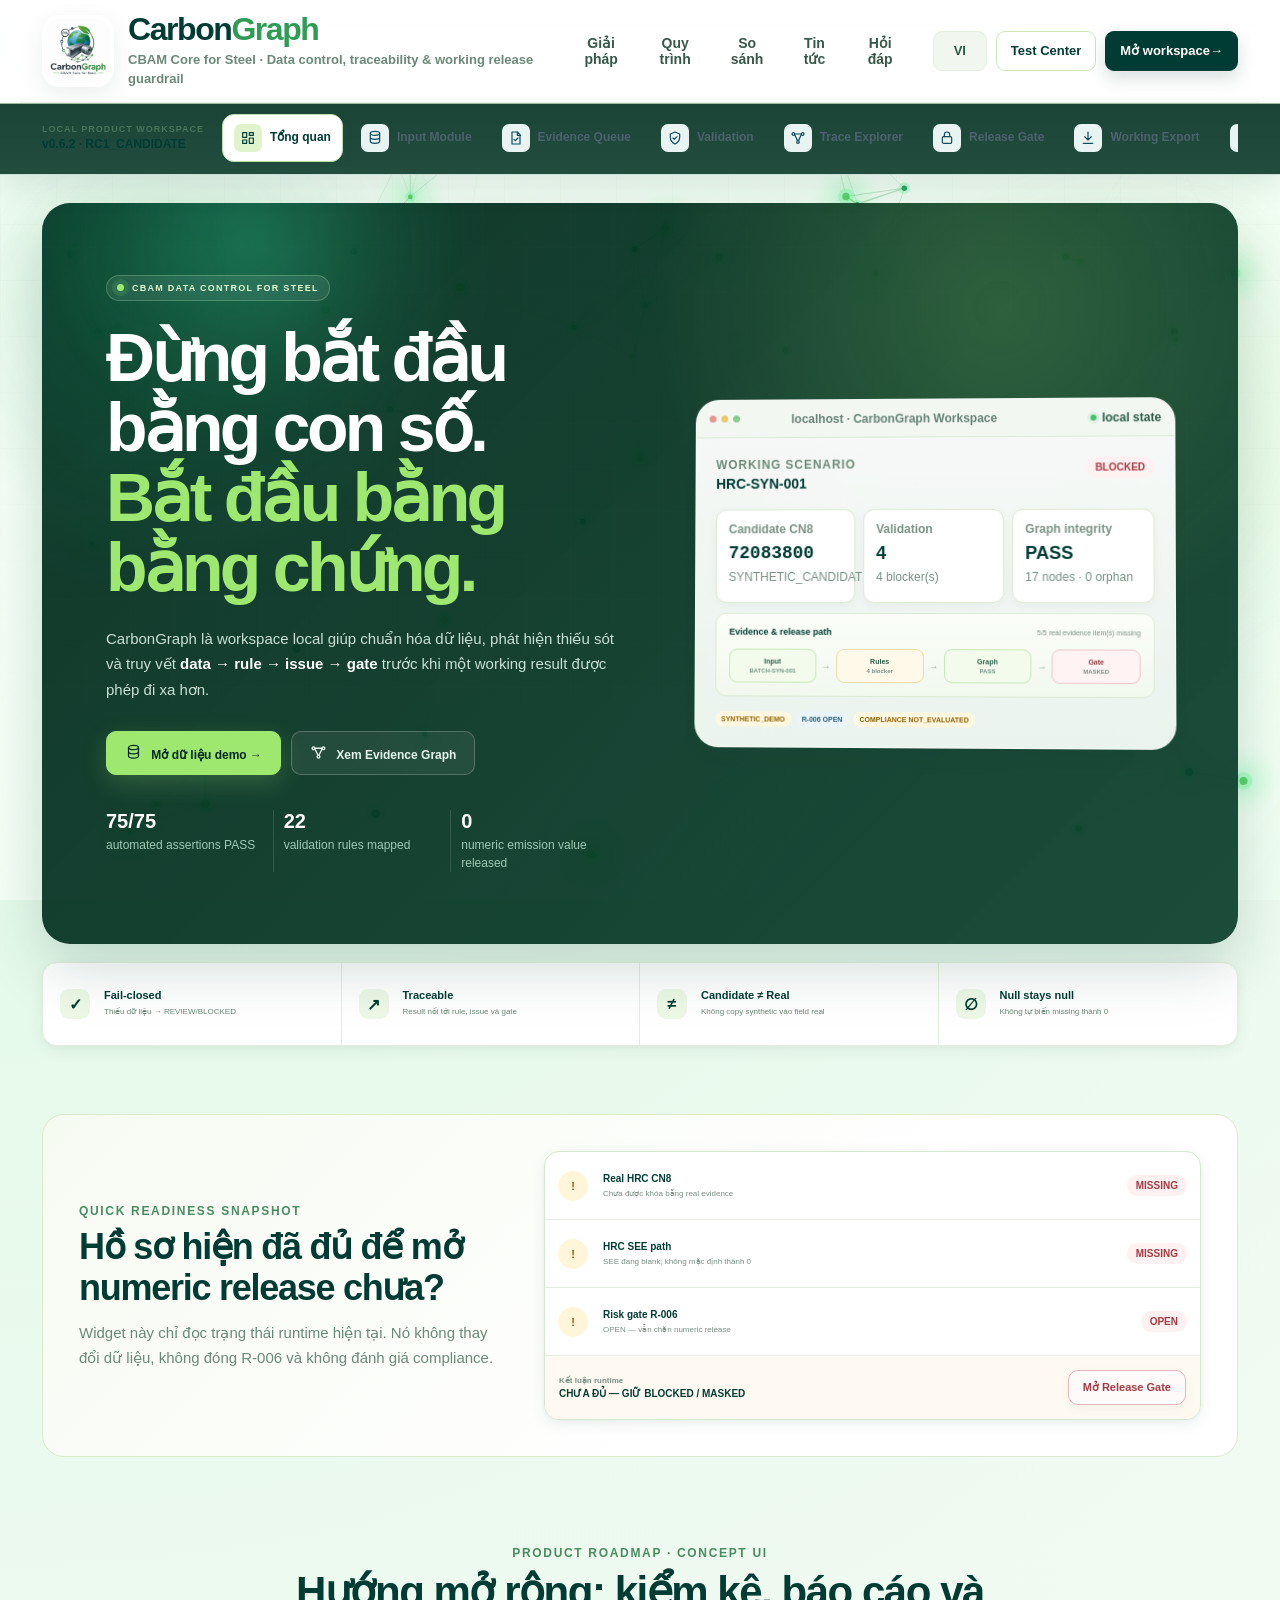
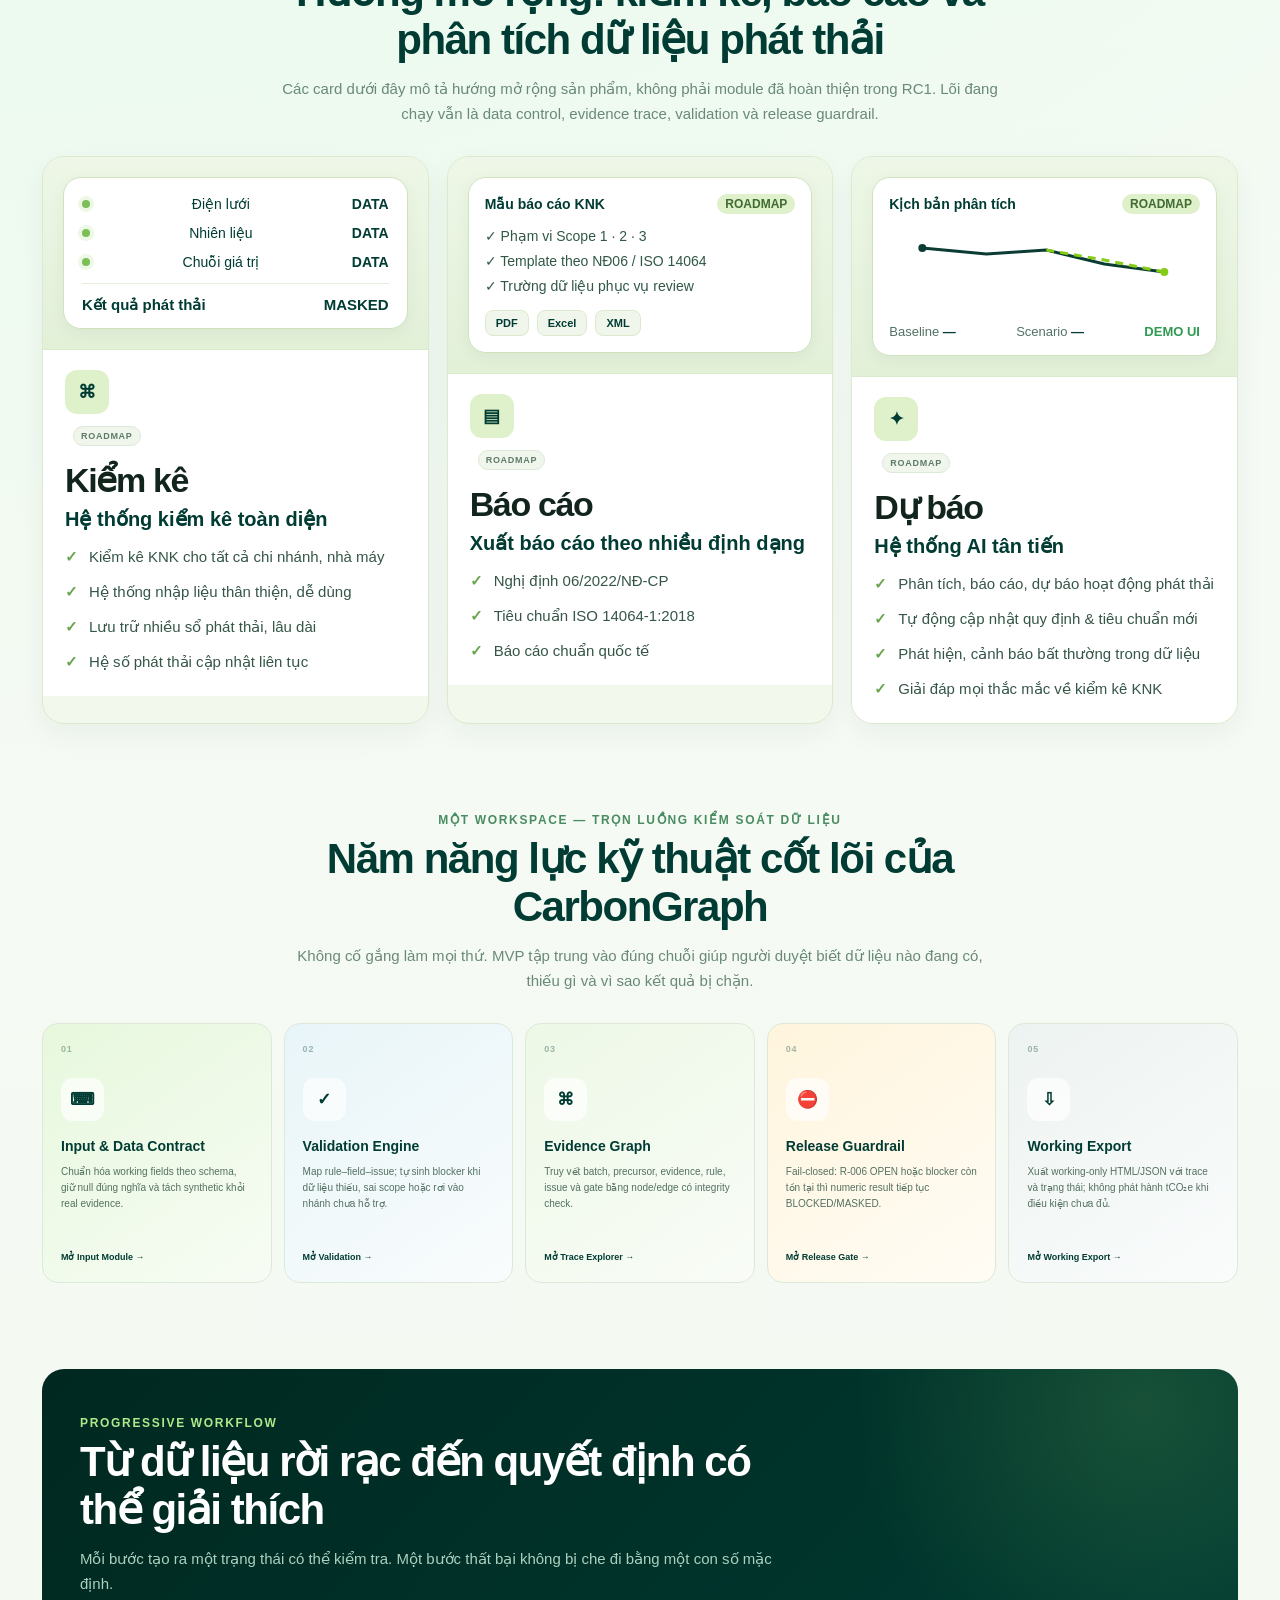
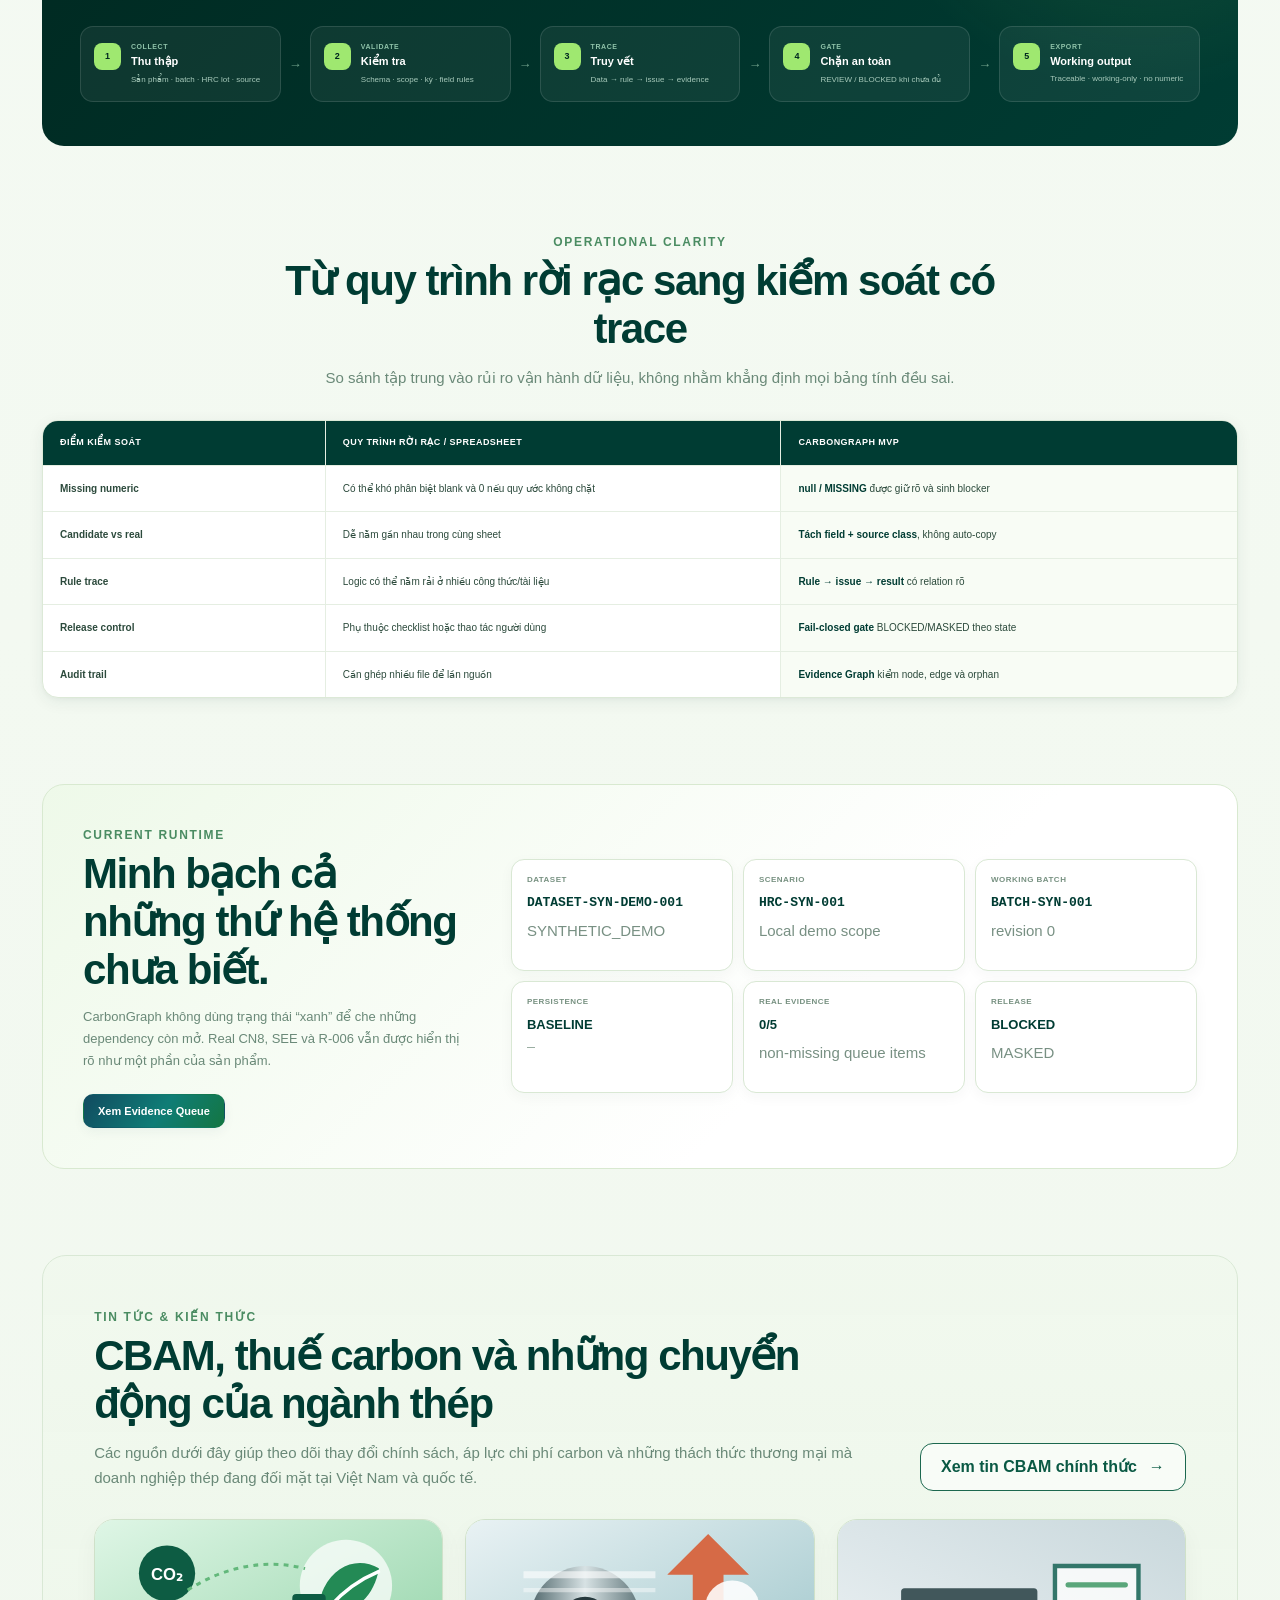
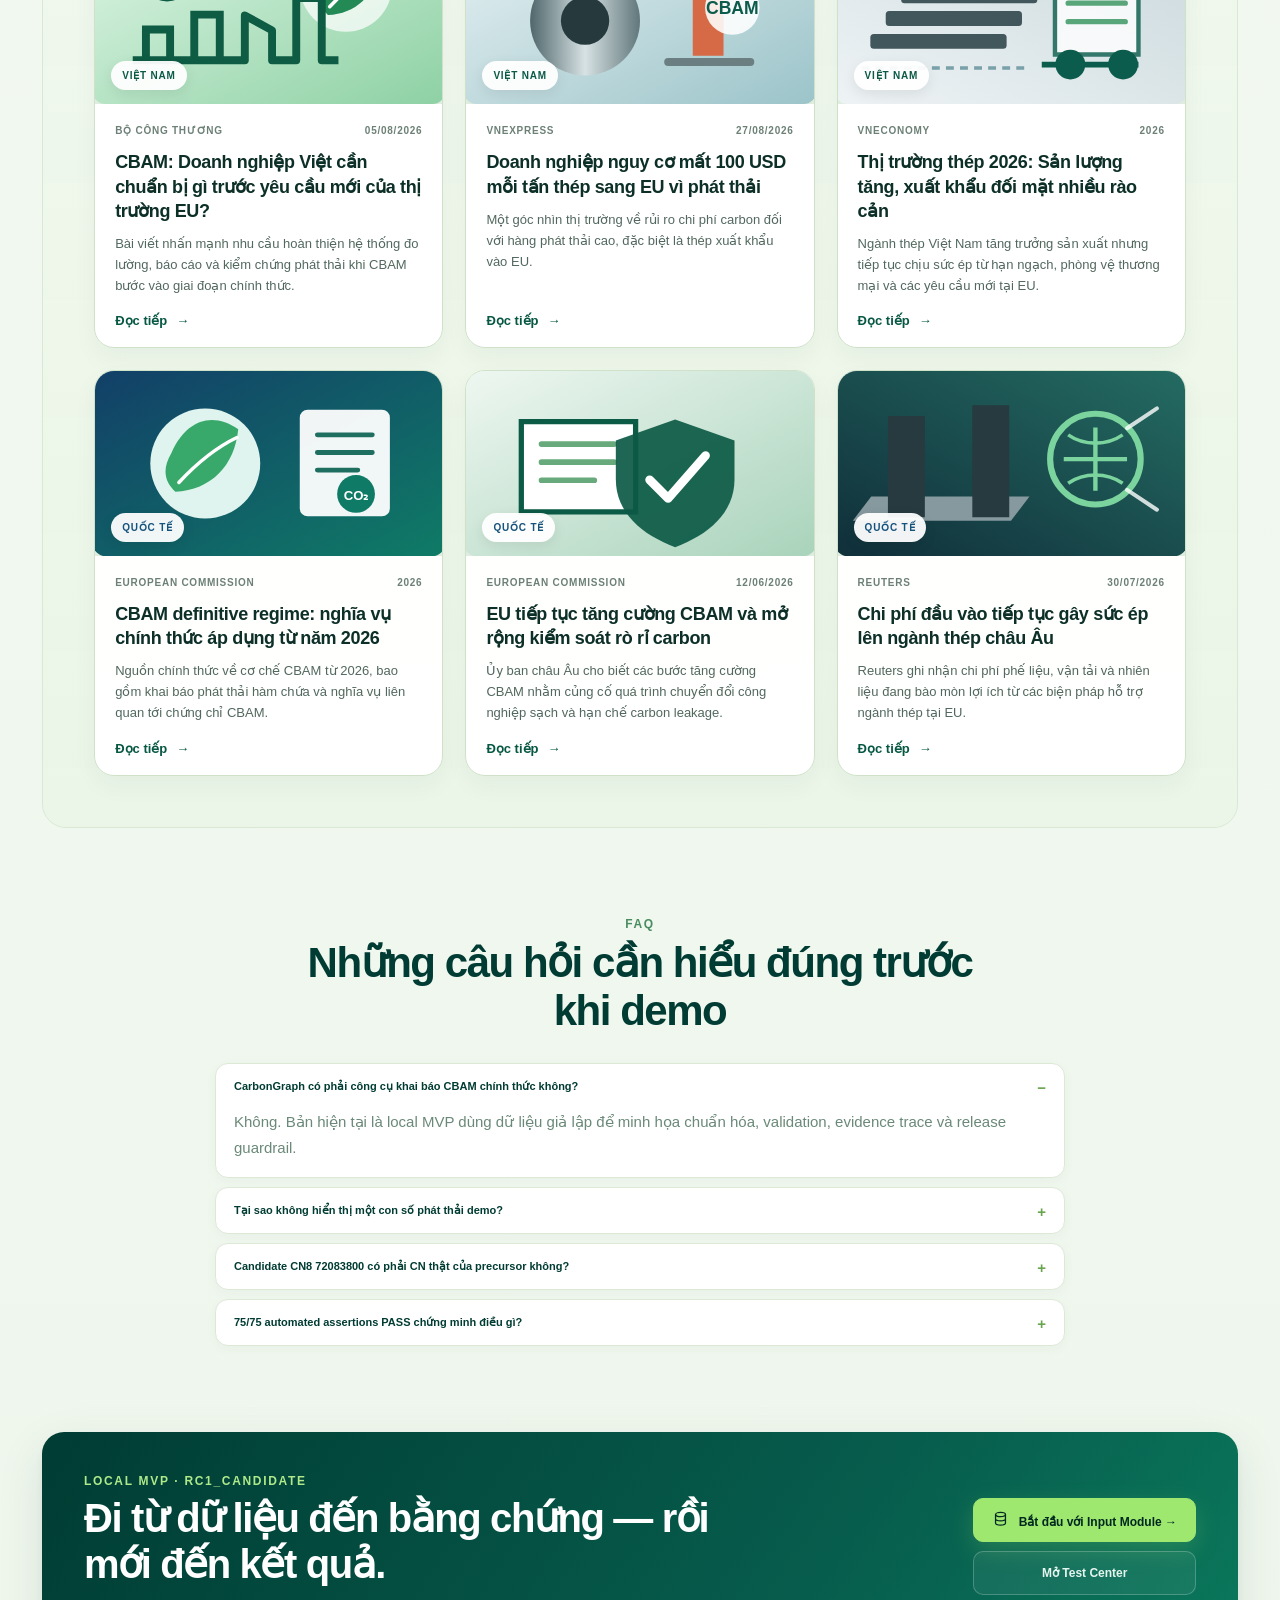
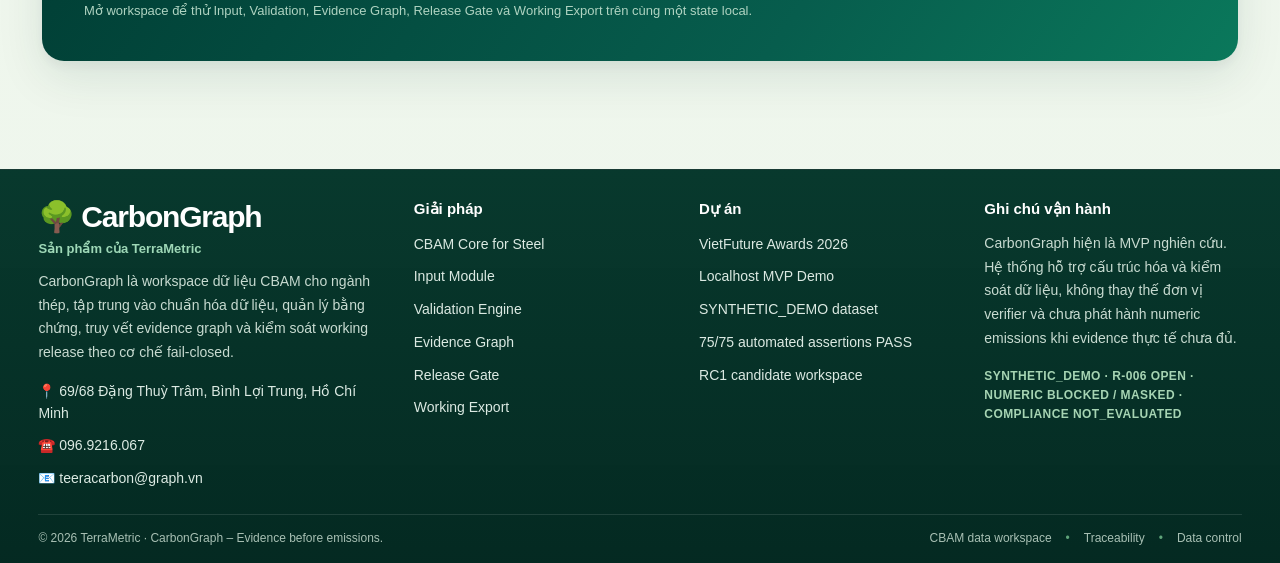
==== CarbonGraph_MVP_Source_v0.6.2_UI-Refresh08_LANG_NEWS_20260915/index.html @ c270efb5 "Add CarbonGraph MVP Source v0.6.2" ====
<!doctype html>
<html lang="vi">
<head>
  <meta charset="utf-8" />
  <meta name="viewport" content="width=device-width, initial-scale=1" />
  <meta name="color-scheme" content="light" />
  <title>CarbonGraph – CBAM Core for Steel · UI Refresh 08</title>
  <link rel="stylesheet" href="assets/styles.css" />
</head>
<body>
  <div class="ambient-graph" aria-hidden="true">
    <canvas id="ambient-graph-canvas"></canvas>
    <div class="ambient-graph-glow ambient-graph-glow-one"></div>
    <div class="ambient-graph-glow ambient-graph-glow-two"></div>
    <div class="ambient-graph-grid"></div>
  </div>

  <header class="app-header">
    <div class="marketing-header">
      <div class="brand">
        <img class="brand-logo" src="assets/carbongraph-logo.png" alt="CarbonGraph logo" />
        <div class="brand-copy">
          <div class="brand-name">Carbon<span>Graph</span></div>
          <small>CBAM Core for Steel · Data control, traceability & working release guardrail</small>
        </div>
      </div>

      <nav class="product-nav" aria-label="Điều hướng giới thiệu sản phẩm">
        <button type="button" data-overview-target="cg-suite">Giải pháp</button>
        <button type="button" data-overview-target="cg-workflow">Quy trình</button>
        <button type="button" data-overview-target="cg-compare">So sánh</button>
        <button type="button" data-overview-target="cg-news">Tin tức</button>
        <button type="button" data-overview-target="cg-faq">Hỏi đáp</button>
      </nav>

      <div class="header-actions">
        <button id="language-toggle" class="language-chip language-toggle" type="button" aria-label="Ngôn ngữ hiện tại: Tiếng Việt. Chuyển sang English" title="Switch to English">VI</button>
        <a class="header-login" href="#acceptance">Test Center</a>
        <a class="header-cta" href="#data">Mở workspace <span aria-hidden="true">→</span></a>
      </div>
    </div>

    <div class="workspace-bar">
      <div class="workspace-bar-inner">
        <div class="workspace-context">
          <span class="workspace-eyebrow">LOCAL PRODUCT WORKSPACE</span>
          <span class="workspace-version">v0.6.2 · RC1_CANDIDATE</span>
        </div>
        <div class="nav-shell">
          <nav id="nav" class="nav" aria-label="Điều hướng CarbonGraph MVP"></nav>
        </div>
      </div>
    </div>
  </header>

  <main class="main">
    <header class="topbar">
      <div>
        <div class="page-kicker">CARBONGRAPH WORKSPACE</div>
        <h1 id="screen-title">Overview</h1>
        <p id="screen-subtitle"></p>
      </div>
      <div class="topbar-status">
        <span class="runtime-chip"><span class="runtime-dot"></span> localhost / local state</span>
      </div>
    </header>

    <section id="content" class="content"></section>
  </main>

  <div id="toast-region" class="toast-region" aria-live="polite" aria-atomic="false"></div>

  <footer class="app-footer">
    <div class="footer-shell">
      <section class="footer-brand-block">
        <div class="footer-brand-title">🌳 CarbonGraph</div>
        <div class="footer-brand-subtitle">Sản phẩm của TerraMetric</div>
        <p class="footer-brand-copy">CarbonGraph là workspace dữ liệu CBAM cho ngành thép, tập trung vào chuẩn hóa dữ liệu, quản lý bằng chứng, truy vết evidence graph và kiểm soát working release theo cơ chế fail-closed.</p>
        <ul class="footer-contact-list">
          <li>📍 69/68 Đặng Thuỳ Trâm, Bình Lợi Trung, Hồ Chí Minh</li>
          <li>☎️ 096.9216.067</li>
          <li>📧 teeracarbon@graph.vn</li>
        </ul>
      </section>

      <section class="footer-links-block">
        <h4>Giải pháp</h4>
        <ul>
          <li>CBAM Core for Steel</li>
          <li>Input Module</li>
          <li>Validation Engine</li>
          <li>Evidence Graph</li>
          <li>Release Gate</li>
          <li>Working Export</li>
        </ul>
      </section>

      <section class="footer-links-block">
        <h4>Dự án</h4>
        <ul>
          <li>VietFuture Awards 2026</li>
          <li>Localhost MVP Demo</li>
          <li>SYNTHETIC_DEMO dataset</li>
          <li>75/75 automated assertions PASS</li>
          <li>RC1 candidate workspace</li>
        </ul>
      </section>

      <section class="footer-links-block footer-note-block">
        <h4>Ghi chú vận hành</h4>
        <p>CarbonGraph hiện là MVP nghiên cứu. Hệ thống hỗ trợ cấu trúc hóa và kiểm soát dữ liệu, không thay thế đơn vị verifier và chưa phát hành numeric emissions khi evidence thực tế chưa đủ.</p>
        <div class="footer-guardrail">SYNTHETIC_DEMO · R-006 OPEN · NUMERIC BLOCKED / MASKED · COMPLIANCE NOT_EVALUATED</div>
      </section>
    </div>

    <div class="footer-bottom">
      <div>© 2026 TerraMetric · CarbonGraph – Evidence before emissions.</div>
      <div class="footer-bottom-links">
        <span>CBAM data workspace</span>
        <span>Traceability</span>
        <span>Data control</span>
      </div>
    </div>
  </footer>

  <script src="src/demo-data.js"></script>
  <script src="src/validation-rules.js"></script>
  <script src="src/validation-engine.js"></script>
  <script src="src/graph-model.js"></script>
  <script src="src/graph-engine.js"></script>
  <script src="src/release-engine.js"></script>
  <script src="src/report-engine.js"></script>
  <script src="src/e2e-engine.js"></script>
  <script src="src/acceptance-catalog.js"></script>
  <script src="src/acceptance-engine.js"></script>
  <script src="src/persistence.js"></script>
  <script src="src/state.js"></script>
  <script src="src/ambient-graph.js"></script>
  <script src="src/app.js"></script>
  <script src="src/i18n.js"></script>
</body>
</html>
---- CarbonGraph_MVP_Source_v0.6.2_UI-Refresh08_LANG_NEWS_20260915/assets/styles.css ----
:root {
  --bg: #f4f8f7;
  --surface: #ffffff;
  --text: #15232b;
  --muted: #667985;
  --line: #d9e6e3;
  --line-strong: #bfd6d1;
  --navy-950: #062a38;
  --navy-900: #0a3545;
  --navy-800: #114b60;
  --blue: #1676a3;
  --green-700: #147642;
  --green-600: #1d8d50;
  --green-500: #2aa85e;
  --green-soft: #eaf7ef;
  --teal: #0f7d76;
  --danger: #a43b42;
  --danger-bg: #fff0f1;
  --warning: #916000;
  --warning-bg: #fff7df;
  --success: #176c3d;
  --success-bg: #e9f7ee;
  --info: #245f78;
  --info-bg: #eaf5fa;
  --input-bg: #fbfdfd;
  --shadow-sm: 0 5px 18px rgba(8, 47, 57, .06);
  --shadow-md: 0 14px 35px rgba(8, 47, 57, .10);
  --shadow-lg: 0 24px 60px rgba(8, 47, 57, .14);
  --radius: 14px;
}

* { box-sizing: border-box; }
html { scroll-behavior: smooth; }

body {
  margin: 0;
  min-width: 320px;
  font-family: Inter, "Segoe UI", Arial, sans-serif;
  color: var(--text);
  background:
    radial-gradient(circle at 8% 7%, rgba(42, 168, 94, .07), transparent 24rem),
    radial-gradient(circle at 92% 8%, rgba(22, 118, 163, .08), transparent 28rem),
    var(--bg);
}

button, input, select, textarea { font: inherit; }

.ribbon {
  position: sticky;
  top: 0;
  z-index: 60;
  color: #eaf9f2;
  background: linear-gradient(90deg, #0b3e46 0%, #0d5c4d 48%, #0a3b4c 100%);
  border-bottom: 1px solid rgba(255,255,255,.13);
  box-shadow: 0 3px 12px rgba(5, 34, 42, .16);
}

.ribbon-inner {
  min-height: 34px;
  padding: 7px 24px;
  display: flex;
  justify-content: center;
  align-items: center;
  gap: 9px;
  flex-wrap: wrap;
  font-size: 11px;
  font-weight: 700;
  letter-spacing: .045em;
}

.ribbon-dot,
.runtime-dot {
  width: 8px;
  height: 8px;
  border-radius: 50%;
  background: #62d988;
  box-shadow: 0 0 0 4px rgba(98,217,136,.13);
}

.ribbon-separator { color: rgba(255,255,255,.45); }

.app-header {
  position: sticky;
  top: 34px;
  z-index: 50;
  background: rgba(255,255,255,.94);
  backdrop-filter: blur(18px);
  border-bottom: 1px solid rgba(191,214,209,.8);
  box-shadow: 0 10px 32px rgba(7,52,62,.07);
}

.brand-row {
  max-width: 1540px;
  margin: 0 auto;
  padding: 16px clamp(18px, 3vw, 42px) 12px;
  display: flex;
  justify-content: space-between;
  align-items: center;
  gap: 24px;
}

.brand {
  display: flex;
  align-items: center;
  gap: 13px;
}

.brand-mark {
  width: 48px;
  height: 48px;
  flex: 0 0 48px;
  display: grid;
  place-items: center;
  border-radius: 15px;
  color: #fff;
  font-weight: 900;
  letter-spacing: -.04em;
  background: linear-gradient(145deg, var(--navy-900), var(--teal) 58%, var(--green-600));
  box-shadow: 0 10px 24px rgba(14,102,93,.22), inset 0 1px 0 rgba(255,255,255,.2);
}

.brand-name {
  font-size: 21px;
  line-height: 1;
  font-weight: 900;
  letter-spacing: -.035em;
  color: var(--navy-950);
}

.brand-name span { color: var(--green-600); }

.brand-copy small {
  display: block;
  margin-top: 6px;
  color: var(--muted);
  font-size: 11px;
  font-weight: 600;
}

.header-status {
  display: flex;
  align-items: center;
  justify-content: flex-end;
  gap: 9px;
  flex-wrap: wrap;
}

.status-block {
  padding: 7px 9px 7px 11px;
  display: flex;
  align-items: center;
  gap: 7px;
  border: 1px solid var(--line);
  border-radius: 999px;
  background: #fff;
  box-shadow: 0 3px 12px rgba(12,67,75,.04);
}

.status-label {
  color: var(--muted);
  font-size: 10px;
  font-weight: 800;
  text-transform: uppercase;
  letter-spacing: .06em;
}

.nav-shell {
  max-width: 1540px;
  margin: 0 auto;
  padding: 0 clamp(18px, 3vw, 42px) 12px;
}

.nav {
  display: flex;
  align-items: stretch;
  gap: 7px;
  overflow-x: auto;
  padding: 3px 1px 4px;
  scrollbar-width: thin;
  scrollbar-color: var(--line-strong) transparent;
}

.nav button {
  min-width: max-content;
  border: 1px solid transparent;
  background: transparent;
  color: #4c626e;
  display: flex;
  align-items: center;
  gap: 8px;
  padding: 9px 11px;
  border-radius: 11px;
  cursor: pointer;
  transition: color .18s ease, background .18s ease, border-color .18s ease, transform .18s ease, box-shadow .18s ease;
}

.nav button:hover {
  color: var(--navy-950);
  background: #f2f8f7;
  border-color: #d7e9e5;
  transform: translateY(-1px);
  box-shadow: 0 7px 16px rgba(11,71,74,.07);
}

.nav button.active {
  color: #fff;
  background: linear-gradient(125deg, var(--navy-900), #0c6471 55%, var(--green-700));
  border-color: transparent;
  box-shadow: 0 8px 20px rgba(9,78,80,.20);
}

.nav-key {
  min-width: 29px;
  height: 29px;
  padding: 0 6px;
  display: grid;
  place-items: center;
  border-radius: 8px;
  font-size: 9px;
  font-weight: 900;
  color: var(--navy-800);
  background: #e7f4f1;
  transition: background .18s ease, color .18s ease, transform .18s ease;
}

.nav button:hover .nav-key { transform: rotate(-3deg) scale(1.04); }
.nav button.active .nav-key { color: #fff; background: rgba(255,255,255,.16); }

.nav-copy { display: flex; flex-direction: column; align-items: flex-start; gap: 1px; }
.nav-label { font-size: 12px; font-weight: 800; line-height: 1.2; }
.nav-desc { color: #80919a; font-size: 9px; font-weight: 600; line-height: 1.1; }
.nav button.active .nav-desc { color: rgba(255,255,255,.68); }

.main { max-width: 1540px; margin: 0 auto; min-width: 0; }

.topbar {
  padding: 28px clamp(18px, 3vw, 42px) 18px;
  display: flex;
  justify-content: space-between;
  align-items: flex-end;
  gap: 20px;
}

.page-kicker {
  margin-bottom: 6px;
  color: var(--green-700);
  font-size: 10px;
  font-weight: 900;
  letter-spacing: .12em;
}

.topbar h1 {
  margin: 0;
  color: var(--navy-950);
  font-size: clamp(26px, 2.8vw, 38px);
  line-height: 1.08;
  letter-spacing: -.035em;
}

.topbar p {
  max-width: 820px;
  margin: 7px 0 0;
  color: var(--muted);
  font-size: 13px;
  line-height: 1.55;
}

.runtime-chip {
  display: inline-flex;
  align-items: center;
  gap: 9px;
  padding: 8px 11px;
  border: 1px solid #cfe2dd;
  border-radius: 999px;
  background: rgba(255,255,255,.85);
  color: #45626a;
  font-size: 11px;
  font-weight: 700;
  box-shadow: var(--shadow-sm);
}

.content { padding: 0 clamp(18px, 3vw, 42px) 56px; }

.overview-hero {
  position: relative;
  overflow: hidden;
  min-height: 255px;
  margin-bottom: 18px;
  padding: clamp(25px, 4vw, 44px);
  display: grid;
  grid-template-columns: minmax(0, 1.35fr) minmax(260px, .65fr);
  gap: 30px;
  align-items: center;
  color: #fff;
  border-radius: 24px;
  background:
    radial-gradient(circle at 80% 24%, rgba(82,222,130,.21), transparent 16rem),
    linear-gradient(128deg, #062b3b 0%, #0a5061 45%, #0d745e 100%);
  box-shadow: var(--shadow-lg);
}

.overview-hero::before,
.overview-hero::after {
  content: "";
  position: absolute;
  border: 1px solid rgba(255,255,255,.12);
  border-radius: 50%;
}

.overview-hero::before { width: 280px; height: 280px; right: -70px; top: -110px; }
.overview-hero::after { width: 180px; height: 180px; right: 80px; bottom: -110px; }

.hero-copy,
.hero-status-panel { position: relative; z-index: 1; }

.hero-eyebrow {
  color: #9de3b5;
  font-size: 10px;
  font-weight: 900;
  letter-spacing: .13em;
}

.hero-title {
  max-width: 760px;
  margin: 9px 0 10px;
  font-size: clamp(30px, 4vw, 50px);
  line-height: 1.02;
  letter-spacing: -.045em;
  font-weight: 900;
}

.hero-copy p {
  max-width: 720px;
  margin: 0;
  color: rgba(255,255,255,.78);
  font-size: 14px;
  line-height: 1.7;
}

.hero-tags { margin-top: 21px; display: flex; gap: 8px; flex-wrap: wrap; }

.hero-tag {
  padding: 7px 10px;
  border: 1px solid rgba(255,255,255,.18);
  border-radius: 999px;
  color: #e8fbef;
  background: rgba(255,255,255,.08);
  font-size: 10px;
  font-weight: 800;
}

.hero-status-panel {
  padding: 19px;
  border: 1px solid rgba(255,255,255,.15);
  border-radius: 18px;
  background: rgba(4,37,46,.34);
  backdrop-filter: blur(10px);
}

.hero-status-panel h3 {
  margin: 0 0 13px;
  color: #fff;
  font-size: 12px;
  text-transform: uppercase;
  letter-spacing: .08em;
}

.hero-state-row {
  display: flex;
  align-items: center;
  justify-content: space-between;
  gap: 15px;
  padding: 10px 0;
  border-top: 1px solid rgba(255,255,255,.10);
}

.hero-state-row:first-of-type { border-top: 0; padding-top: 0; }
.hero-state-row:last-child { padding-bottom: 0; }
.hero-state-row span:first-child { color: rgba(255,255,255,.66); font-size: 11px; }
.hero-state-row strong { font-size: 12px; text-align: right; }

.grid { display: grid; gap: 16px; }
.grid.cols-4 { grid-template-columns: repeat(4, minmax(0, 1fr)); }
.grid.cols-2 { grid-template-columns: repeat(2, minmax(0, 1fr)); }

.card {
  position: relative;
  background: rgba(255,255,255,.96);
  border: 1px solid var(--line);
  border-radius: var(--radius);
  padding: 18px;
  box-shadow: var(--shadow-sm);
  transition: transform .18s ease, border-color .18s ease, box-shadow .18s ease;
}

.card:hover { transform: translateY(-2px); border-color: #c1dad5; box-shadow: var(--shadow-md); }

.card h3 {
  color: #324752;
  font-size: 12px;
  margin: 0 0 10px;
  text-transform: uppercase;
  letter-spacing: .055em;
}

.metric { color: var(--navy-950); font-size: 23px; font-weight: 900; letter-spacing: -.025em; }

.metric-card::before {
  content: "";
  position: absolute;
  left: 0;
  top: 18px;
  bottom: 18px;
  width: 3px;
  border-radius: 0 4px 4px 0;
  background: linear-gradient(var(--green-500), var(--blue));
}

.muted { color: var(--muted); }
.small { font-size: 12px; }
.code { font-family: "SFMono-Regular", Consolas, "Courier New", monospace; font-size: 12px; }

.pill {
  display: inline-flex;
  align-items: center;
  width: fit-content;
  border-radius: 999px;
  padding: 5px 9px;
  font-size: 10px;
  font-weight: 900;
}

.pill.danger { color: var(--danger); background: var(--danger-bg); }
.pill.warning { color: var(--warning); background: var(--warning-bg); }
.pill.success { color: var(--success); background: var(--success-bg); }
.pill.info { color: var(--info); background: var(--info-bg); }

.notice {
  position: relative;
  padding: 14px 15px 14px 17px;
  border-radius: 12px;
  margin-bottom: 16px;
  border: 1px solid var(--line);
  background: #fff;
  box-shadow: var(--shadow-sm);
  line-height: 1.55;
  font-size: 12px;
}

.notice::before {
  content: "";
  position: absolute;
  left: 0;
  top: 13px;
  bottom: 13px;
  width: 3px;
  border-radius: 0 4px 4px 0;
}

.notice.danger { background: #fff8f8; border-color: #edd3d5; }
.notice.danger::before { background: var(--danger); }
.notice.info { background: #f7fbfd; border-color: #cfe5ef; }
.notice.info::before { background: var(--blue); }
.notice.warning { background: #fffaf0; border-color: #eee0b5; }
.notice.warning::before { background: #d69b20; }

.section-title {
  display: flex;
  align-items: center;
  justify-content: space-between;
  gap: 12px;
  margin: 27px 0 11px;
}

.section-title h2 { margin: 0; color: var(--navy-950); font-size: 17px; }

.section-title h2::after {
  content: "";
  display: block;
  width: 36px;
  height: 3px;
  margin-top: 7px;
  border-radius: 999px;
  background: linear-gradient(90deg, var(--green-500), var(--blue));
}

table {
  width: 100%;
  border-collapse: separate;
  border-spacing: 0;
  background: rgba(255,255,255,.98);
  border: 1px solid var(--line);
  border-radius: var(--radius);
  overflow: hidden;
  font-size: 12px;
  box-shadow: var(--shadow-sm);
}

th, td {
  padding: 11px 12px;
  border-bottom: 1px solid #e5eeec;
  text-align: left;
  vertical-align: top;
}

th {
  background: #eef6f4;
  color: #405761;
  font-size: 10px;
  font-weight: 900;
  text-transform: uppercase;
  letter-spacing: .055em;
}

tbody tr { transition: background .16s ease; }
tbody tr:hover { background: #f8fcfb; }
tr:last-child td { border-bottom: 0; }

.masked {
  min-height: 92px;
  border: 1px solid #d0dbdc;
  border-radius: 14px;
  display: grid;
  place-items: center;
  background: repeating-linear-gradient(135deg, #edf3f3, #edf3f3 10px, #e4ebeb 10px, #e4ebeb 20px);
  color: #536b73;
  font-weight: 900;
}

.form-grid { display: grid; grid-template-columns: repeat(2, minmax(0, 1fr)); gap: 15px; }
.field { display: flex; flex-direction: column; gap: 7px; }
.field.full { grid-column: 1 / -1; }
.field label { color: #40545e; font-size: 11px; font-weight: 900; }

.field input,
.field select,
.field textarea {
  width: 100%;
  border: 1px solid #cfdeda;
  border-radius: 11px;
  padding: 11px 12px;
  background: var(--input-bg);
  color: var(--text);
  transition: border-color .16s ease, box-shadow .16s ease, background .16s ease;
}

.field input:hover,
.field select:hover,
.field textarea:hover { border-color: #a8cbc3; background: #fff; }

.field input:focus,
.field select:focus,
.field textarea:focus {
  outline: none;
  border-color: #4ca48a;
  background: #fff;
  box-shadow: 0 0 0 4px rgba(34,150,102,.10);
}

.field input[readonly],
.field input:disabled,
.field select:disabled {
  background: #eef3f2;
  color: #697b82;
  cursor: not-allowed;
}

.field-help { color: var(--muted); font-size: 10px; line-height: 1.5; }

.actions { display: flex; align-items: center; gap: 9px; flex-wrap: wrap; margin-top: 18px; }

.btn {
  border: 1px solid #c8d8d5;
  background: #fff;
  color: #29434c;
  padding: 10px 14px;
  border-radius: 10px;
  cursor: pointer;
  font-size: 11px;
  font-weight: 900;
  box-shadow: 0 4px 12px rgba(11,68,74,.05);
  transition: transform .16s ease, box-shadow .16s ease, border-color .16s ease;
}

.btn:hover:not(:disabled) { transform: translateY(-1px); border-color: #9fc5bc; box-shadow: 0 9px 18px rgba(11,68,74,.10); }
.btn.primary { color: #fff; border-color: transparent; background: linear-gradient(125deg, var(--navy-800), var(--teal) 55%, var(--green-700)); }
.btn:disabled { opacity: .48; cursor: not-allowed; box-shadow: none; }
.btn.danger-outline { border-color: #e0b9bc; color: var(--danger); background: #fffafa; }
.btn.pass-action { border-color: #9bd0ae; color: var(--success); background: #f8fffa; }
.btn.fail-action { border-color: #dfb8bb; color: var(--danger); background: #fffafa; }

.guardrail-grid {
  display: flex;
  gap: 9px;
  align-items: center;
  flex-wrap: wrap;
  padding: 13px 14px;
  border: 1px solid var(--line);
  background: rgba(255,255,255,.98);
  border-radius: var(--radius);
  font-size: 11px;
  box-shadow: var(--shadow-sm);
}

.test-cases { display: flex; flex-direction: column; gap: 10px; }

.test-case {
  border: 1px solid var(--line);
  border-radius: 13px;
  background: var(--surface);
  overflow: hidden;
  box-shadow: var(--shadow-sm);
  transition: border-color .18s ease, box-shadow .18s ease;
}

.test-case:hover { border-color: #c6dcd7; box-shadow: var(--shadow-md); }

.test-case > summary {
  cursor: pointer;
  list-style: none;
  display: grid;
  grid-template-columns: 70px minmax(0, 1fr) 90px 120px;
  gap: 10px;
  align-items: center;
  padding: 13px 15px;
  background: linear-gradient(180deg, #fbfdfd, #f5f9f8);
}

.test-case > summary::-webkit-details-marker { display: none; }
.test-case[open] > summary { border-bottom: 1px solid var(--line); }
.test-work-item { color: var(--muted); font-size: 11px; }
.test-body { padding: 16px; }
.test-body > p { margin-top: 0; }

.test-grid { display: grid; grid-template-columns: repeat(2, minmax(0, 1fr)); gap: 10px; }
.test-grid section { border: 1px solid var(--line); border-radius: 11px; padding: 12px 13px; }
.test-grid h4 { margin: 0 0 8px; font-size: 12px; }
.test-grid p { margin: 0; font-size: 11px; line-height: 1.6; }
.pass-box { background: var(--success-bg); }
.fail-box { background: var(--danger-bg); }
.fix-box { background: var(--warning-bg); }

.guidance-list { margin: 0; padding-left: 20px; font-size: 11px; line-height: 1.6; }
.guidance-list li + li { margin-top: 5px; }
.guidance-list.sample { font-family: Consolas, "Courier New", monospace; }

.change-list { display: flex; flex-direction: column; gap: 8px; }

.change-item {
  padding: 11px 12px;
  border: 1px solid var(--line);
  border-radius: 11px;
  background: #fff;
  font-size: 11px;
  box-shadow: var(--shadow-sm);
}

.kv { display: grid; grid-template-columns: 180px minmax(0, 1fr); gap: 8px 13px; font-size: 12px; }
.kv > div:nth-child(odd) { color: var(--muted); font-weight: 700; }

.nodes { display: flex; flex-direction: column; gap: 8px; }

.node {
  display: grid;
  grid-template-columns: 190px 1fr 170px;
  gap: 8px;
  align-items: center;
  background: #fff;
  border: 1px solid var(--line);
  border-radius: 11px;
  padding: 10px 12px;
  box-shadow: var(--shadow-sm);
  transition: transform .16s ease, border-color .16s ease;
}

.node:hover { transform: translateX(2px); border-color: #b9d6cf; }

.flow-strip {
  display: flex;
  align-items: center;
  gap: 9px;
  flex-wrap: wrap;
  background: rgba(255,255,255,.98);
  border: 1px solid var(--line);
  border-radius: 14px;
  padding: 14px 15px;
  box-shadow: var(--shadow-sm);
}

.flow-strip span {
  background: linear-gradient(135deg, #eaf6f2, #ecf5fa);
  color: #27596a;
  border: 1px solid #d2e6e1;
  border-radius: 10px;
  padding: 8px 11px;
  font-size: 10px;
  font-weight: 900;
  transition: transform .16s ease, box-shadow .16s ease;
}

.flow-strip span:hover { transform: translateY(-2px); box-shadow: 0 7px 14px rgba(16,86,89,.08); }
.flow-strip b { color: #88a2a5; }

.app-footer {
  min-height: 54px;
  padding: 14px clamp(18px, 3vw, 42px);
  display: flex;
  justify-content: space-between;
  align-items: center;
  gap: 16px;
  flex-wrap: wrap;
  color: #c7d7db;
  background: var(--navy-950);
  border-top: 1px solid rgba(255,255,255,.08);
  font-size: 10px;
}

.app-footer strong { color: #fff; }
.footer-guardrail { color: #90baa9; font-weight: 800; letter-spacing: .035em; }

@media (max-width: 1180px) {
  .header-status .status-label { display: none; }
  .nav-desc { display: none; }
  .overview-hero { grid-template-columns: 1fr; }
  .hero-status-panel { max-width: 560px; }
}

@media (max-width: 900px) {
  .brand-row { align-items: flex-start; }
  .header-status { max-width: 390px; }
  .grid.cols-4 { grid-template-columns: repeat(2, minmax(0, 1fr)); }
}

@media (max-width: 720px) {
  .ribbon-inner { padding-left: 12px; padding-right: 12px; gap: 6px; }
  .ribbon-separator { display: none; }
  .app-header { top: 48px; }
  .brand-row { padding: 13px 15px 9px; }
  .brand-mark { width: 42px; height: 42px; flex-basis: 42px; border-radius: 13px; }
  .brand-name { font-size: 18px; }
  .brand-copy small { font-size: 9px; }
  .header-status { display: none; }
  .nav-shell { padding: 0 14px 9px; }
  .nav button { padding: 8px 9px; }
  .nav-key { min-width: 27px; height: 27px; }
  .nav-label { font-size: 11px; }
  .topbar { padding: 22px 16px 13px; align-items: flex-start; }
  .topbar-status { display: none; }
  .topbar h1 { font-size: 28px; }
  .content { padding: 0 16px 40px; }
  .overview-hero { padding: 25px 20px; border-radius: 18px; }
  .hero-title { font-size: 34px; }
  .grid.cols-4, .grid.cols-2, .form-grid { grid-template-columns: 1fr; }
  .field.full { grid-column: auto; }
  .node { grid-template-columns: 1fr; }
  .test-grid { grid-template-columns: 1fr; }
  .test-case > summary { grid-template-columns: 60px minmax(0, 1fr); }
  .kv { grid-template-columns: 1fr; }
  .kv > div:nth-child(odd) { margin-top: 6px; }
  .app-footer { align-items: flex-start; flex-direction: column; }
}

@media (prefers-reduced-motion: reduce) {
  *, *::before, *::after {
    scroll-behavior: auto !important;
    transition: none !important;
    animation: none !important;
  }
}

/* =========================================================
   UI REFRESH 02 — ECO/ENTERPRISE LANDING + PRODUCT WORKSPACE
   Design inspiration: high-level SaaS patterns only.
   CarbonGraph keeps its own data/evidence/steel identity.
   ========================================================= */

:root {
  --forest: #003c33;
  --forest-deep: #002820;
  --forest-mid: #2a5c47;
  --leaf: #9fe870;
  --leaf-deep: #7acc4e;
  --canvas: #f5f9f4;
  --canvas-pure: #ffffff;
  --mint: #edf8e6;
  --sage: #c5edab;
  --body-copy: #2c4a3c;
  --muted-green: #6a8978;
  --hairline: #cce5c0;
  --hairline-soft: #e2f0db;
  --tech-blue: #0b6f91;
  --tech-blue-soft: #e9f6fb;
  --eco-shadow: 0 16px 48px rgba(0,60,51,.10), 0 6px 12px rgba(0,60,51,.05);
  --eco-shadow-sm: 0 4px 16px rgba(0,60,51,.07), 0 2px 4px rgba(0,60,51,.03);
  --marketing-max: 1240px;
}

body {
  color: var(--body-copy);
  background:
    radial-gradient(circle at 4% 2%, rgba(159,232,112,.14), transparent 30rem),
    radial-gradient(circle at 96% 10%, rgba(11,111,145,.08), transparent 34rem),
    var(--canvas);
}

/* Marketing header */
.marketing-header {
  max-width: var(--marketing-max);
  min-height: 78px;
  margin: 0 auto;
  padding: 13px 22px;
  display: grid;
  grid-template-columns: minmax(220px, auto) minmax(360px, 1fr) minmax(250px, auto);
  align-items: center;
  gap: 24px;
}

.marketing-header .brand-mark {
  width: 44px;
  height: 44px;
  flex-basis: 44px;
  border-radius: 12px;
  background: linear-gradient(145deg, var(--forest-deep), var(--forest) 58%, #0b7e61);
  box-shadow: 0 8px 22px rgba(0,60,51,.20);
}

.marketing-header .brand-name {
  color: var(--forest);
  font-size: 20px;
}

.marketing-header .brand-name span { color: #2e9c54; }
.marketing-header .brand-copy small { color: var(--muted-green); }

.product-nav {
  display: flex;
  justify-content: center;
  align-items: center;
  gap: 5px;
}

.product-nav button {
  border: 0;
  border-radius: 9px;
  padding: 9px 11px;
  color: #365849;
  background: transparent;
  font-size: 12px;
  font-weight: 750;
  cursor: pointer;
  transition: color .18s ease, background .18s ease, transform .18s ease;
}

.product-nav button:hover {
  color: var(--forest);
  background: var(--mint);
  transform: translateY(-1px);
}

.header-actions {
  display: flex;
  align-items: center;
  justify-content: flex-end;
  gap: 9px;
}

.language-chip,
.header-login,
.header-cta {
  min-height: 36px;
  display: inline-flex;
  align-items: center;
  justify-content: center;
  border-radius: 9px;
  padding: 0 11px;
  text-decoration: none;
  font-size: 11px;
  font-weight: 800;
}

.language-chip {
  min-width: 36px;
  color: var(--forest-mid);
  background: #f1f7ee;
  border: 1px solid var(--hairline-soft);
}

.header-login {
  color: var(--forest);
  border: 1px solid var(--hairline);
  background: #fff;
  transition: background .18s ease, border-color .18s ease, transform .18s ease;
}

.header-login:hover {
  background: var(--mint);
  border-color: #aed89a;
  transform: translateY(-1px);
}

.header-cta {
  color: #fff;
  background: var(--forest);
  border: 1px solid var(--forest);
  box-shadow: 0 7px 18px rgba(0,60,51,.16);
  transition: background .18s ease, transform .18s ease, box-shadow .18s ease;
}

.header-cta:hover {
  background: #075448;
  transform: translateY(-1px);
  box-shadow: 0 10px 24px rgba(0,60,51,.22);
}

/* Workspace navigation as secondary SaaS bar */
.workspace-bar {
  border-top: 1px solid rgba(204,229,192,.72);
  background: linear-gradient(180deg, rgba(247,251,245,.97), rgba(239,247,236,.95));
}

.workspace-bar-inner {
  max-width: var(--marketing-max);
  margin: 0 auto;
  padding: 9px 22px 10px;
  display: flex;
  gap: 18px;
  align-items: center;
}

.workspace-context {
  min-width: 158px;
  display: flex;
  flex-direction: column;
  gap: 2px;
}

.workspace-eyebrow {
  color: #47745d;
  font-size: 8px;
  line-height: 1.2;
  font-weight: 900;
  letter-spacing: .11em;
}

.workspace-version {
  color: var(--forest);
  font-size: 10px;
  font-weight: 800;
}

.workspace-bar .nav-shell {
  max-width: none;
  flex: 1;
  min-width: 0;
  margin: 0;
  padding: 0;
}

.workspace-bar .nav { padding: 0; gap: 4px; }
.workspace-bar .nav button { padding: 7px 8px; border-radius: 9px; }
.workspace-bar .nav-key { min-width: 25px; height: 25px; border-radius: 7px; }
.workspace-bar .nav-label { font-size: 10px; }
.workspace-bar .nav-desc { display: none; }

.workspace-bar .nav button.active {
  color: var(--forest);
  background: #fff;
  border-color: #bddcaf;
  box-shadow: 0 4px 12px rgba(0,60,51,.07);
}

.workspace-bar .nav button.active .nav-key {
  color: var(--forest);
  background: var(--sage-soft, #dff4cc);
}

/* Marketing overview intentionally removes duplicated workspace page title */
body.screen-overview .topbar { display: none; }
body.screen-overview .content { padding-top: 28px; }
body:not(.screen-overview) .content { padding-top: 0; }

.main { max-width: var(--marketing-max); }
.topbar { padding-left: 22px; padding-right: 22px; }
.content { padding-left: 22px; padding-right: 22px; }

/* Landing foundation */
.product-hero,
.proof-strip,
.landing-section,
.final-cta {
  scroll-margin-top: 190px;
}

.product-hero {
  position: relative;
  overflow: hidden;
  min-height: 520px;
  margin-bottom: 18px;
  padding: clamp(36px, 6vw, 72px) clamp(28px, 5vw, 64px);
  display: grid;
  grid-template-columns: minmax(0, 1fr) minmax(430px, .92fr);
  gap: clamp(34px, 5vw, 68px);
  align-items: center;
  border-radius: 28px;
  color: #fff;
  background:
    radial-gradient(circle at 78% 28%, rgba(159,232,112,.23), transparent 20rem),
    radial-gradient(circle at 7% 105%, rgba(17,126,122,.26), transparent 26rem),
    linear-gradient(128deg, var(--forest-deep) 0%, var(--forest) 52%, #075f51 100%);
  box-shadow: 0 24px 70px rgba(0,40,32,.20);
}

.product-hero::before {
  content: "";
  position: absolute;
  inset: 0;
  pointer-events: none;
  opacity: .25;
  background-image:
    linear-gradient(rgba(255,255,255,.045) 1px, transparent 1px),
    linear-gradient(90deg, rgba(255,255,255,.045) 1px, transparent 1px);
  background-size: 42px 42px;
  mask-image: linear-gradient(to right, transparent, #000 45%, #000);
}

.product-hero-copy,
.app-preview-shell { position: relative; z-index: 1; }

.hero-badge {
  width: fit-content;
  display: inline-flex;
  align-items: center;
  gap: 8px;
  margin-bottom: 21px;
  padding: 7px 10px;
  border: 1px solid rgba(201,244,178,.25);
  border-radius: 999px;
  color: #dff9ce;
  background: rgba(255,255,255,.08);
  font-size: 9px;
  font-weight: 900;
  letter-spacing: .10em;
}

.hero-badge-dot {
  width: 7px;
  height: 7px;
  border-radius: 50%;
  background: var(--leaf);
  box-shadow: 0 0 0 5px rgba(159,232,112,.12);
}

.product-hero h2 {
  max-width: 650px;
  margin: 0;
  color: #fff;
  font-size: clamp(42px, 5.4vw, 68px);
  line-height: 1.03;
  letter-spacing: -.055em;
  font-weight: 820;
}

.product-hero h2 span { color: var(--leaf); }

.product-hero-lead {
  max-width: 650px;
  margin: 24px 0 0;
  color: #c7e1d5;
  font-size: clamp(15px, 1.6vw, 18px);
  line-height: 1.7;
}

.product-hero-lead strong { color: #fff; }

.hero-actions {
  display: flex;
  gap: 10px;
  flex-wrap: wrap;
  margin-top: 29px;
}

.btn.hero-primary,
.btn.hero-secondary {
  min-height: 44px;
  padding: 0 18px;
  border-radius: 10px;
  font-size: 12px;
}

.btn.hero-primary {
  color: var(--forest-deep);
  background: var(--leaf);
  border-color: var(--leaf);
  box-shadow: 0 8px 25px rgba(159,232,112,.20);
}

.btn.hero-primary:hover:not(:disabled) {
  border-color: #b3ef8c;
  background: #b3ef8c;
  box-shadow: 0 12px 30px rgba(159,232,112,.28);
}

.btn.hero-secondary {
  color: #e6f5ee;
  background: rgba(255,255,255,.06);
  border-color: rgba(255,255,255,.22);
  box-shadow: none;
}

.btn.hero-secondary:hover:not(:disabled) {
  color: #fff;
  background: rgba(255,255,255,.11);
  border-color: rgba(255,255,255,.35);
}

.hero-proof-row {
  margin-top: 35px;
  display: grid;
  grid-template-columns: repeat(3, minmax(0, 1fr));
  gap: 10px;
}

.hero-proof-row > span {
  padding-right: 12px;
  border-right: 1px solid rgba(255,255,255,.13);
}
.hero-proof-row > span:last-child { border-right: 0; }
.hero-proof-row b { display: block; color: #fff; font-size: 20px; line-height: 1.1; }
.hero-proof-row small { display: block; margin-top: 5px; color: #9fc9b6; font-size: 9px; line-height: 1.45; }

/* App preview visual */
.app-preview-shell {
  overflow: hidden;
  border: 1px solid rgba(255,255,255,.20);
  border-radius: 18px;
  background: rgba(248,253,250,.97);
  color: var(--body-copy);
  box-shadow: 0 30px 70px rgba(0,23,20,.36);
  transform: perspective(1000px) rotateY(-2deg) rotateX(1deg);
  transition: transform .35s ease, box-shadow .35s ease;
}

.app-preview-shell:hover {
  transform: perspective(1000px) rotateY(0) rotateX(0) translateY(-3px);
  box-shadow: 0 36px 80px rgba(0,23,20,.42);
}

.preview-browser-bar {
  min-height: 38px;
  display: grid;
  grid-template-columns: 74px 1fr auto;
  align-items: center;
  gap: 9px;
  padding: 0 13px;
  color: #668277;
  background: #f2f7f1;
  border-bottom: 1px solid #d9e9d2;
  font-size: 8px;
  font-weight: 700;
}

.browser-dots { display: flex; gap: 5px; }
.browser-dots i { width: 7px; height: 7px; border-radius: 50%; background: #c3d4c2; }
.browser-dots i:nth-child(1) { background: #e8958e; }
.browser-dots i:nth-child(2) { background: #e9c86c; }
.browser-dots i:nth-child(3) { background: #84cc8e; }
.preview-live { display: inline-flex; gap: 5px; align-items: center; color: var(--forest-mid); }
.preview-live i { width: 6px; height: 6px; border-radius: 50%; background: #3fc26a; box-shadow: 0 0 0 3px rgba(63,194,106,.11); }

.preview-body { padding: 20px; }
.preview-title-row { display: flex; align-items: flex-start; justify-content: space-between; gap: 12px; }
.preview-title-row small { display: block; color: var(--muted-green); font-size: 8px; font-weight: 800; text-transform: uppercase; letter-spacing: .08em; }
.preview-title-row strong { display: block; margin-top: 4px; color: var(--forest); font-size: 14px; }

.preview-metrics {
  margin-top: 18px;
  display: grid;
  grid-template-columns: repeat(3, minmax(0, 1fr));
  gap: 8px;
}

.preview-metric {
  min-height: 94px;
  padding: 12px;
  border: 1px solid #dbead5;
  border-radius: 11px;
  background: #fff;
  box-shadow: 0 3px 10px rgba(0,60,51,.04);
}
.preview-metric span { display: block; color: #789184; font-size: 8px; font-weight: 800; }
.preview-metric strong { display: block; margin-top: 8px; color: var(--forest); font-size: 18px; line-height: 1; }
.preview-metric small { display: block; margin-top: 7px; color: #789184; font-size: 7px; line-height: 1.35; }

.preview-panel {
  margin-top: 10px;
  padding: 13px;
  border: 1px solid #dbead5;
  border-radius: 11px;
  background: linear-gradient(180deg, #fbfef9, #f1f8ee);
}
.preview-panel-head { display: flex; justify-content: space-between; gap: 8px; align-items: center; }
.preview-panel-head span { color: var(--forest); font-size: 9px; font-weight: 900; }
.preview-panel-head small { color: #779085; font-size: 7px; }

.preview-flow-mini {
  margin-top: 12px;
  display: flex;
  align-items: center;
  gap: 5px;
}
.preview-flow-mini b { color: #91a89d; font-size: 10px; }
.mini-node {
  flex: 1;
  min-width: 0;
  padding: 8px 6px;
  border: 1px solid #d8e7d2;
  border-radius: 8px;
  color: var(--forest-mid);
  background: #fff;
  text-align: center;
  font-size: 7px;
  font-weight: 900;
}
.mini-node span { display: block; margin-top: 3px; overflow: hidden; text-overflow: ellipsis; white-space: nowrap; color: #769084; font-size: 6px; font-weight: 700; }
.mini-node.ok { background: #f2fbec; border-color: #c8e7ba; }
.mini-node.warn { background: #fff9e9; border-color: #eadbaa; }
.mini-node.stop { color: #8a3840; background: #fff3f3; border-color: #ecc8cb; }

.preview-status-line { display: flex; flex-wrap: wrap; gap: 5px; margin-top: 11px; }
.preview-status-line .pill { font-size: 7px; padding: 4px 6px; }

/* Trust / proof strip */
.proof-strip {
  display: grid;
  grid-template-columns: repeat(4, minmax(0, 1fr));
  gap: 0;
  margin: 0 0 68px;
  border: 1px solid var(--hairline-soft);
  border-radius: 15px;
  background: #fff;
  box-shadow: var(--eco-shadow-sm);
}
.proof-strip > div {
  min-height: 82px;
  padding: 15px 17px;
  display: grid;
  grid-template-columns: 34px 1fr;
  grid-template-rows: auto auto;
  column-gap: 10px;
  align-content: center;
  border-right: 1px solid var(--hairline-soft);
}
.proof-strip > div:last-child { border-right: 0; }
.proof-icon {
  grid-row: 1 / 3;
  width: 30px;
  height: 30px;
  display: grid;
  place-items: center;
  align-self: center;
  border-radius: 9px;
  color: var(--forest);
  background: var(--mint);
  font-weight: 900;
}
.proof-strip strong { color: var(--forest); font-size: 11px; }
.proof-strip small { margin-top: 3px; color: var(--muted-green); font-size: 8px; line-height: 1.45; }

.landing-section { margin: 0 0 86px; }
.section-heading { max-width: 720px; margin-bottom: 29px; }
.section-heading.centered { margin-left: auto; margin-right: auto; text-align: center; }
.section-heading h2,
.section-copy h2,
.runtime-copy h2,
.final-cta h2 {
  margin: 7px 0 0;
  color: var(--forest);
  font-size: clamp(28px, 3.4vw, 42px);
  line-height: 1.14;
  letter-spacing: -.035em;
}
.section-heading p,
.section-copy p,
.runtime-copy p,
.final-cta p {
  margin: 12px 0 0;
  color: var(--muted-green);
  font-size: 13px;
  line-height: 1.7;
}
.section-eyebrow {
  color: #4a8c62;
  font-size: 9px;
  font-weight: 900;
  letter-spacing: .13em;
}
.section-eyebrow.light { color: #aee98a; }

/* Readiness assessment */
.quick-check-section {
  padding: 36px;
  display: grid;
  grid-template-columns: minmax(0, .78fr) minmax(450px, 1.22fr);
  gap: 45px;
  align-items: center;
  border: 1px solid #d9eacd;
  border-radius: 22px;
  background: linear-gradient(135deg, #f6fbf2, #ffffff 65%);
}
.section-copy.compact h2 { font-size: clamp(25px, 3vw, 36px); }
.readiness-card { overflow: hidden; border: 1px solid #d6e8cf; border-radius: 15px; background: #fff; box-shadow: var(--eco-shadow-sm); }
.readiness-row {
  min-height: 68px;
  padding: 11px 13px;
  display: grid;
  grid-template-columns: 34px 1fr auto;
  gap: 11px;
  align-items: center;
  border-bottom: 1px solid #e5efe1;
}
.readiness-symbol {
  width: 30px;
  height: 30px;
  display: grid;
  place-items: center;
  border-radius: 50%;
  font-size: 11px;
  font-weight: 900;
}
.readiness-row.ready .readiness-symbol { color: #176c3d; background: #e9f7ee; }
.readiness-row.missing .readiness-symbol { color: #94610c; background: #fff5d8; }
.readiness-row strong { display: block; color: var(--forest); font-size: 10px; }
.readiness-row small { display: block; margin-top: 4px; color: #769084; font-size: 8px; line-height: 1.4; }
.readiness-result { padding: 14px; display: flex; justify-content: space-between; gap: 12px; align-items: center; }
.readiness-result small { display: block; color: #769084; font-size: 8px; font-weight: 800; }
.readiness-result strong { display: block; margin-top: 3px; color: var(--forest); font-size: 10px; }
.readiness-result.blocked { background: #fffaf1; }
.readiness-result.ready { background: #f3fbed; }

/* Capability pillars */
.capability-grid {
  display: grid;
  grid-template-columns: repeat(5, minmax(0, 1fr));
  gap: 12px;
}
.capability-card {
  position: relative;
  overflow: hidden;
  min-height: 260px;
  padding: 20px 18px;
  display: flex;
  flex-direction: column;
  border: 1px solid #dde9d8;
  border-radius: 16px;
  cursor: pointer;
  transition: transform .22s ease, box-shadow .22s ease, border-color .22s ease;
}
.capability-card:hover { transform: translateY(-5px); box-shadow: var(--eco-shadow); border-color: #bbd9ad; }
.capability-number { color: rgba(0,60,51,.35); font-size: 9px; font-weight: 900; letter-spacing: .09em; }
.capability-icon {
  width: 43px;
  height: 43px;
  margin-top: 24px;
  display: grid;
  place-items: center;
  border-radius: 12px;
  color: var(--forest);
  background: rgba(255,255,255,.7);
  font-size: 17px;
  font-weight: 900;
}
.capability-card h3 { margin: 17px 0 0; color: var(--forest); font-size: 14px; line-height: 1.25; }
.capability-card p { margin: 9px 0 0; color: #547161; font-size: 10px; line-height: 1.6; }
.capability-link { margin-top: auto; padding-top: 17px; color: var(--forest); font-size: 9px; font-weight: 900; }
.tone-green { background: linear-gradient(145deg, #e7f8dd, #f7fcf4); }
.tone-blue { background: linear-gradient(145deg, #e8f5f8, #f9fcfd); }
.tone-mint { background: linear-gradient(145deg, #edf8e6, #f9fcf7); }
.tone-amber { background: linear-gradient(145deg, #fff5dd, #fffcf5); }
.tone-slate { background: linear-gradient(145deg, #edf3f1, #fafcfc); }

/* Roadmap */
.workflow-section {
  padding: 44px 38px;
  border-radius: 22px;
  color: #fff;
  background:
    radial-gradient(circle at 92% 10%, rgba(159,232,112,.15), transparent 18rem),
    linear-gradient(135deg, var(--forest-deep), var(--forest));
}
.workflow-section .section-heading h2 { color: #fff; }
.workflow-section .section-heading p { color: #acd0bf; }
.workflow-section .section-eyebrow { color: #aee98a; }
.roadmap-flow { display: flex; align-items: stretch; gap: 8px; }
.roadmap-step {
  flex: 1;
  min-width: 0;
  padding: 16px 13px;
  display: flex;
  gap: 10px;
  border: 1px solid rgba(255,255,255,.12);
  border-radius: 13px;
  background: rgba(255,255,255,.055);
  transition: background .2s ease, transform .2s ease;
}
.roadmap-step:hover { background: rgba(255,255,255,.10); transform: translateY(-2px); }
.roadmap-step > span {
  width: 27px; height: 27px; flex: 0 0 27px; display: grid; place-items: center; border-radius: 8px;
  color: var(--forest-deep); background: var(--leaf); font-size: 9px; font-weight: 900;
}
.roadmap-step small { display: block; color: #8fc2a9; font-size: 7px; font-weight: 900; letter-spacing: .08em; }
.roadmap-step strong { display: block; margin-top: 5px; color: #fff; font-size: 11px; }
.roadmap-step p { margin: 6px 0 0; color: #a7cabb; font-size: 8px; line-height: 1.45; }
.roadmap-arrow { display: grid; place-items: center; color: #6fa18b; font-size: 13px; }

/* Comparison matrix */
.comparison-table { overflow: hidden; border: 1px solid #dce9d7; border-radius: 16px; background: #fff; box-shadow: var(--eco-shadow-sm); }
.comparison-row { display: grid; grid-template-columns: .72fr 1.16fr 1.16fr; }
.comparison-row > div { padding: 15px 17px; border-right: 1px solid #e5eee2; border-bottom: 1px solid #e5eee2; font-size: 10px; line-height: 1.55; }
.comparison-row > div:last-child { border-right: 0; background: #f8fcf5; }
.comparison-row:last-child > div { border-bottom: 0; }
.comparison-head > div { color: #fff; background: var(--forest) !important; font-size: 9px; font-weight: 900; text-transform: uppercase; letter-spacing: .05em; }
.comparison-row b { color: var(--forest); }

/* Runtime operational block */
.runtime-section { padding: 40px; border: 1px solid #d8e9d0; border-radius: 22px; background: linear-gradient(135deg, #eef9e9, #ffffff 65%); }
.runtime-layout { display: grid; grid-template-columns: minmax(280px,.72fr) minmax(0,1.28fr); gap: 42px; align-items: center; }
.runtime-copy .btn { margin-top: 22px; }
.runtime-grid { display: grid; grid-template-columns: repeat(3,minmax(0,1fr)); gap: 10px; }
.runtime-item { min-height: 112px; padding: 15px; border: 1px solid #d9e8d4; border-radius: 13px; background: #fff; box-shadow: 0 4px 14px rgba(0,60,51,.04); }
.runtime-item span { display: block; color: #779181; font-size: 8px; font-weight: 900; text-transform: uppercase; letter-spacing: .06em; }
.runtime-item strong { display: block; margin-top: 11px; overflow-wrap: anywhere; color: var(--forest); font-size: 13px; line-height: 1.2; }
.runtime-item small { display: block; margin-top: 7px; color: #789083; font-size: 8px; line-height: 1.4; }

/* FAQ */
.faq-list { max-width: 850px; margin: 0 auto; display: flex; flex-direction: column; gap: 9px; }
.faq-list details { overflow: hidden; border: 1px solid #dce9d7; border-radius: 13px; background: #fff; box-shadow: 0 3px 12px rgba(0,60,51,.035); }
.faq-list summary { padding: 16px 18px; cursor: pointer; color: var(--forest); font-size: 11px; font-weight: 850; list-style: none; }
.faq-list summary::-webkit-details-marker { display: none; }
.faq-list summary::after { content: "+"; float: right; color: #69a54e; font-size: 15px; line-height: 1; }
.faq-list details[open] summary::after { content: "−"; }
.faq-list p { margin: 0; padding: 0 18px 17px; color: var(--muted-green); font-size: 10px; line-height: 1.65; }

/* Final CTA */
.final-cta {
  margin-bottom: 10px;
  padding: 39px 42px;
  display: flex;
  justify-content: space-between;
  align-items: center;
  gap: 30px;
  border-radius: 22px;
  color: #fff;
  background: linear-gradient(125deg, #003c33, #075d4d 65%, #0a785b);
  box-shadow: var(--eco-shadow);
}
.final-cta h2 { max-width: 700px; color: #fff; font-size: clamp(28px,3.4vw,40px); }
.final-cta p { max-width: 680px; color: #afd3c1; }
.final-cta-actions { display: flex; flex-direction: column; gap: 9px; min-width: 220px; }

/* Operational workspace cards also inherit refreshed design language */
body:not(.screen-overview) .card {
  border-color: #dbe8d7;
  border-radius: 15px;
  box-shadow: var(--eco-shadow-sm);
}
body:not(.screen-overview) .card:hover { border-color: #bfdbaa; }
body:not(.screen-overview) table { border-color: #dbe8d7; }
body:not(.screen-overview) th { color: #3c5c4c; background: #eef7e9; }
body:not(.screen-overview) .btn.primary { background: var(--forest); }
body:not(.screen-overview) .field input:focus,
body:not(.screen-overview) .field select:focus,
body:not(.screen-overview) .field textarea:focus {
  border-color: #78b85e;
  box-shadow: 0 0 0 4px rgba(159,232,112,.20);
}

/* Responsive */
@media (max-width: 1120px) {
  .marketing-header { grid-template-columns: auto 1fr; }
  .product-nav { display: none; }
  .header-actions { justify-self: end; }
  .workspace-context { display: none; }
  .product-hero { grid-template-columns: 1fr; }
  .app-preview-shell { width: min(760px,100%); transform: none; }
  .capability-grid { grid-template-columns: repeat(3,minmax(0,1fr)); }
  .roadmap-flow { display: grid; grid-template-columns: repeat(5,minmax(0,1fr)); }
  .roadmap-arrow { display: none; }
  .quick-check-section { grid-template-columns: 1fr; }
}

@media (max-width: 820px) {
  .app-header { top: 48px; }
  .marketing-header { min-height: 66px; padding: 10px 14px; gap: 10px; }
  .marketing-header .brand-copy small { display: none; }
  .header-login, .language-chip { display: none; }
  .header-cta { min-height: 34px; padding: 0 10px; }
  .workspace-bar-inner { padding: 7px 13px 8px; }
  .product-hero { min-height: auto; padding: 34px 24px; border-radius: 20px; }
  .product-hero h2 { font-size: clamp(38px,10vw,55px); }
  .hero-proof-row { grid-template-columns: 1fr; gap: 9px; }
  .hero-proof-row > span { border-right: 0; border-bottom: 1px solid rgba(255,255,255,.11); padding-bottom: 8px; }
  .hero-proof-row > span:last-child { border-bottom: 0; }
  .preview-metrics { grid-template-columns: 1fr; }
  .preview-flow-mini { overflow-x: auto; }
  .mini-node { min-width: 75px; }
  .proof-strip { grid-template-columns: repeat(2,minmax(0,1fr)); }
  .proof-strip > div:nth-child(2) { border-right: 0; }
  .proof-strip > div:nth-child(-n+2) { border-bottom: 1px solid var(--hairline-soft); }
  .capability-grid { grid-template-columns: repeat(2,minmax(0,1fr)); }
  .roadmap-flow { grid-template-columns: repeat(2,minmax(0,1fr)); }
  .comparison-row { grid-template-columns: .8fr 1fr 1fr; }
  .comparison-row > div { padding: 11px; font-size: 9px; }
  .runtime-layout { grid-template-columns: 1fr; }
  .runtime-grid { grid-template-columns: repeat(2,minmax(0,1fr)); }
  .final-cta { align-items: flex-start; flex-direction: column; }
  .final-cta-actions { width: 100%; }
}

@media (max-width: 560px) {
  .brand-mark { width: 38px !important; height: 38px !important; flex-basis: 38px !important; }
  .marketing-header .brand-name { font-size: 17px; }
  .header-cta { font-size: 9px; }
  body.screen-overview .content { padding-top: 15px; }
  .product-hero { padding: 28px 18px; }
  .product-hero-lead { font-size: 14px; }
  .hero-actions { flex-direction: column; }
  .hero-actions .btn { width: 100%; }
  .proof-strip { grid-template-columns: 1fr; }
  .proof-strip > div { border-right: 0; border-bottom: 1px solid var(--hairline-soft) !important; }
  .proof-strip > div:last-child { border-bottom: 0 !important; }
  .quick-check-section, .workflow-section, .runtime-section { padding: 25px 18px; }
  .readiness-row { grid-template-columns: 32px 1fr; }
  .readiness-row > .pill { grid-column: 2; }
  .readiness-result { align-items: flex-start; flex-direction: column; }
  .capability-grid, .roadmap-flow, .runtime-grid { grid-template-columns: 1fr; }
  .capability-card { min-height: 220px; }
  .comparison-table { overflow-x: auto; }
  .comparison-row { min-width: 650px; }
  .final-cta { padding: 28px 20px; }
}

/* === UI Refresh 03 overrides === */
:root {
  --font-display-eco: "Plus Jakarta Sans", Inter, "Segoe UI", Arial, sans-serif;
  --font-body-eco: Inter, "Segoe UI", Arial, sans-serif;
}

body {
  font-family: var(--font-body-eco);
}

h1, h2, h3, h4, .brand-name, .nav-label, .product-nav button, .header-cta, .header-login, .page-kicker {
  font-family: var(--font-display-eco);
}

.app-header {
  top: 0;
}

.brand {
  gap: 14px;
}

.brand-logo {
  width: 72px;
  height: 72px;
  object-fit: contain;
  border-radius: 18px;
  background: #fff;
  box-shadow: 0 8px 24px rgba(0,60,51,.08);
  padding: 4px;
  flex: 0 0 72px;
}

.marketing-header {
  min-height: 88px;
  grid-template-columns: minmax(320px, auto) minmax(340px, 1fr) minmax(240px, auto);
}

.marketing-header .brand-name {
  font-size: 32px;
  font-weight: 800;
  letter-spacing: -0.045em;
}

.marketing-header .brand-copy small {
  display: block;
  margin-top: 6px;
  font-size: 13px;
  line-height: 1.45;
}

.product-nav { gap: 10px; }
.product-nav button {
  font-size: 14px;
  font-weight: 700;
  padding: 12px 14px;
}

.language-chip,
.header-login,
.header-cta {
  min-height: 40px;
  padding: 0 14px;
  font-size: 13px;
}

.workspace-bar-inner {
  padding-top: 10px;
  padding-bottom: 12px;
}

.workspace-eyebrow { font-size: 9px; }
.workspace-version { font-size: 12px; }

.nav {
  overflow-x: auto;
  scrollbar-width: none;
  -ms-overflow-style: none;
}
.nav::-webkit-scrollbar { display: none; }

.workspace-bar .nav { gap: 6px; }
.workspace-bar .nav button {
  padding: 9px 11px;
  border-radius: 12px;
}
.workspace-bar .nav-key {
  min-width: 28px;
  height: 28px;
  font-size: 10px;
}
.workspace-bar .nav-label {
  font-size: 12px;
  font-weight: 700;
}

.section-eyebrow, .page-kicker {
  font-size: 12px;
  letter-spacing: .11em;
}

.section-heading p,
.section-copy p,
.product-hero-lead,
.comparison-row,
.runtime-item small,
.faq-list p,
.card p,
.topbar p {
  font-size: 15px;
  line-height: 1.7;
}

.preview-title-row small,
.preview-browser-bar,
.preview-metric span,
.preview-metric small,
.hero-proof-row small,
.runtime-chip,
.footer-guardrail,
.app-footer,
.notice,
.field-help,
.small {
  font-size: 12px;
}

.product-hero h2 {
  max-width: 760px;
}

.app-preview-shell {
  border-radius: 24px;
}

.suite-grid {
  display: grid;
  grid-template-columns: repeat(3, minmax(0, 1fr));
  gap: 18px;
}

.suite-card {
  overflow: hidden;
  border: 1px solid #dbeacc;
  border-radius: 22px;
  background: #f2f8eb;
  box-shadow: 0 10px 32px rgba(0,60,51,.07);
  transition: transform .18s ease, box-shadow .18s ease;
}

.suite-card:hover {
  transform: translateY(-3px);
  box-shadow: 0 16px 40px rgba(0,60,51,.11);
}

.suite-preview {
  min-height: 160px;
  padding: 20px;
  background: linear-gradient(180deg, #eef7e7, #e3f0d8);
  border-bottom: 1px solid #dbeacc;
}

.suite-mini-list,
.suite-report-card,
.suite-line-chart {
  height: 100%;
  border: 1px solid #cfe3bd;
  border-radius: 18px;
  background: #ffffff;
  box-shadow: 0 4px 16px rgba(0,60,51,.05);
}

.suite-mini-list {
  padding: 18px 18px 14px;
  display: flex;
  flex-direction: column;
  gap: 13px;
  color: var(--forest);
}
.suite-mini-list span,
.suite-mini-list strong {
  display: flex;
  justify-content: space-between;
  align-items: center;
  gap: 12px;
  font-size: 14px;
}
.suite-mini-list i {
  width: 8px;
  height: 8px;
  border-radius: 50%;
  background: #7bbf56;
  box-shadow: 0 0 0 4px #edf8e6;
}
.suite-mini-list strong {
  margin-top: auto;
  padding-top: 12px;
  border-top: 1px solid #e3efdc;
  font-size: 15px;
}

.suite-report-card {
  padding: 16px;
  color: var(--forest);
}
.suite-report-head,
.suite-chart-head {
  display: flex;
  justify-content: space-between;
  align-items: center;
  gap: 8px;
  font-size: 14px;
  font-weight: 700;
}
.suite-report-head em,
.suite-chart-head em {
  font-style: normal;
  font-size: 12px;
  padding: 3px 8px;
  border-radius: 999px;
  background: #dff1ca;
  color: #406b33;
}
.suite-report-checks {
  margin-top: 14px;
  display: flex;
  flex-direction: column;
  gap: 9px;
  font-size: 14px;
  color: #315846;
}
.suite-file-chips {
  margin-top: 16px;
  display: flex;
  gap: 8px;
  flex-wrap: wrap;
}
.suite-file-chips b {
  font-size: 11px;
  padding: 6px 10px;
  border-radius: 8px;
  background: #f0f6eb;
  border: 1px solid #dbeacc;
}

.suite-line-chart {
  padding: 16px;
  color: var(--forest);
}
.suite-line-chart svg {
  display: block;
  width: 100%;
  height: 90px;
  margin-top: 10px;
}
.suite-chart-scale {
  display: flex;
  justify-content: space-between;
  align-items: center;
  gap: 8px;
  margin-top: 10px;
  font-size: 13px;
  color: #527264;
}
.suite-chart-scale b { color: var(--forest); }
.suite-trend {
  font-weight: 800;
  color: #2f9a52;
}

.suite-body {
  padding: 20px 22px 22px;
  background: #fff;
}
.suite-icon {
  width: 44px;
  height: 44px;
  display: grid;
  place-items: center;
  border-radius: 12px;
  background: #dff1ca;
  color: var(--forest);
  font-size: 18px;
  font-weight: 800;
}
.suite-body h3 {
  margin: 16px 0 8px;
  color: #12251d;
  font-size: 34px;
  line-height: 1.1;
  letter-spacing: -0.04em;
}
.suite-body h4 {
  margin: 0 0 14px;
  color: var(--forest);
  font-size: 20px;
  font-weight: 700;
}
.suite-body ul {
  margin: 0;
  padding: 0;
  list-style: none;
  display: flex;
  flex-direction: column;
  gap: 11px;
}
.suite-body li {
  position: relative;
  padding-left: 24px;
  color: #355647;
  font-size: 15px;
  line-height: 1.6;
}
.suite-body li::before {
  content: "✓";
  position: absolute;
  left: 0;
  top: 0;
  color: #69a54e;
  font-weight: 800;
}

#cg-capabilities .section-heading p {
  max-width: 860px;
  margin-left: auto;
  margin-right: auto;
}

.app-footer {
  min-height: 64px;
  padding-top: 16px;
  padding-bottom: 16px;
  font-size: 12px;
  background: #082e27;
}

.footer-guardrail {
  color: #9dcab3;
  font-weight: 700;
}

@media (max-width: 1180px) {
  .marketing-header {
    grid-template-columns: minmax(260px, auto) 1fr;
  }
  .header-actions {
    grid-column: 2;
  }
  .suite-grid {
    grid-template-columns: 1fr;
  }
}

@media (max-width: 860px) {
  .brand-logo {
    width: 56px;
    height: 56px;
    flex-basis: 56px;
  }
  .marketing-header .brand-name {
    font-size: 24px;
  }
  .marketing-header .brand-copy small {
    font-size: 12px;
  }
  .marketing-header {
    min-height: auto;
    padding-top: 14px;
    padding-bottom: 14px;
    grid-template-columns: 1fr;
  }
  .header-actions {
    grid-column: auto;
    justify-content: flex-start;
  }
  .workspace-bar-inner {
    flex-direction: column;
    align-items: stretch;
  }
  .workspace-context {
    min-width: 0;
  }
  .product-hero,
  .app-preview-shell {
    transform: none;
  }
  .suite-body h3 {
    font-size: 28px;
  }
  .suite-body h4 {
    font-size: 18px;
  }
}

/* === UI Refresh 04 · Deep workspace screens === */
.workspace-screen {
  display: flex;
  flex-direction: column;
  gap: 22px;
}

.screen-summary-grid {
  display: grid;
  grid-template-columns: repeat(4, minmax(0, 1fr));
  gap: 14px;
}

.screen-summary-card {
  min-height: 116px;
  padding: 18px 20px;
  border: 1px solid #dce9d7;
  border-radius: 18px;
  background: #fff;
  box-shadow: 0 5px 18px rgba(0,60,51,.05);
  display: flex;
  flex-direction: column;
  justify-content: center;
  transition: transform .18s ease, box-shadow .18s ease, border-color .18s ease;
}
.screen-summary-card:hover { transform: translateY(-2px); box-shadow: 0 12px 28px rgba(0,60,51,.08); border-color: #c8e0bb; }
.screen-summary-card > span { color: #6b8879; font-size: 12px; font-weight: 700; }
.screen-summary-card > strong { margin-top: 6px; color: #0b352d; font-size: 27px; line-height: 1.1; letter-spacing: -.03em; }
.screen-summary-card > small { margin-top: 6px; color: #82988d; font-size: 12px; line-height: 1.4; }
.screen-summary-card.danger-accent { border-top: 3px solid #d45c65; }
.screen-summary-card.warning-accent { border-top: 3px solid #dfa82b; }
.screen-summary-card.success-accent { border-top: 3px solid #5eae58; }
.compact-code { font-size: 17px !important; line-height: 1.35 !important; word-break: break-all; }

.workspace-panel {
  border: 1px solid #dce9d7;
  border-radius: 22px;
  background: #fff;
  box-shadow: 0 8px 28px rgba(0,60,51,.055);
}

.panel-heading {
  padding: 22px 24px;
  display: flex;
  align-items: flex-start;
  justify-content: space-between;
  gap: 18px;
  border-bottom: 1px solid #edf3e9;
}
.panel-heading.compact-heading { padding-top: 18px; padding-bottom: 18px; }
.panel-heading h2 { margin: 4px 0 0; color: #0b352d; font-size: 23px; line-height: 1.25; letter-spacing: -.025em; }
.panel-heading p { max-width: 720px; margin: 7px 0 0; color: #6d8779; font-size: 13px; line-height: 1.6; }
.panel-eyebrow { color: #609058; font-size: 10px; font-weight: 900; letter-spacing: .11em; }
.panel-status { flex: 0 0 auto; padding: 7px 10px; border-radius: 999px; color: #3f684f; background: #eff7e9; border: 1px solid #d9e9cd; font-size: 10px; font-weight: 800; }

/* Input */
.input-workspace-layout {
  display: grid;
  grid-template-columns: minmax(0, 1.5fr) minmax(310px, .5fr);
  gap: 18px;
  align-items: start;
}
.input-builder { overflow: hidden; }
.input-stepper {
  margin: 0 24px;
  padding: 17px 0 4px;
  display: flex;
  align-items: center;
  gap: 8px;
  color: #82988d;
  font-size: 10px;
  font-weight: 800;
}
.input-stepper span { display: inline-flex; align-items: center; gap: 7px; white-space: nowrap; }
.input-stepper span b { width: 24px; height: 24px; display: grid; place-items: center; border-radius: 50%; background: #edf3e9; color: #6f897b; }
.input-stepper span.active { color: #315e48; }
.input-stepper span.active b { color: #fff; background: #2f7f51; }
.input-stepper i { flex: 1; height: 1px; background: #dae7d4; }
.form-section { padding: 22px 24px 24px; border-top: 1px solid #edf3e9; }
.form-section:first-of-type { border-top: 0; }
.form-section-head { margin-bottom: 17px; display: flex; align-items: flex-start; gap: 12px; }
.form-section-index { width: 34px; height: 34px; flex: 0 0 34px; display: grid; place-items: center; border-radius: 10px; background: #e6f4dc; color: #417642; font-size: 10px; font-weight: 900; }
.form-section-head h3 { margin: 0; color: #17392e; font-size: 17px; }
.form-section-head p { margin: 4px 0 0; color: #7a9184; font-size: 12px; line-height: 1.5; }
.locked-field { padding: 13px; border-radius: 12px; background: #f7faf5; border: 1px dashed #d5e5ce; }
.field-tag, .unit-chip { display: inline-flex; margin-left: 6px; padding: 2px 6px; border-radius: 999px; color: #5d7a69; background: #edf4e9; font-size: 9px; font-weight: 800; vertical-align: middle; }
.input-action-bar { padding: 17px 24px; border-top: 1px solid #e8f0e4; background: #f7faf5; display: flex; align-items: center; justify-content: space-between; gap: 16px; }
.input-action-bar > div:first-child { display: flex; flex-direction: column; gap: 3px; }
.input-action-bar strong { color: #17392e; font-size: 13px; }
.input-action-bar small { color: #819588; font-size: 11px; }
.compact-actions { margin: 0; }
.derived-sidebar { position: sticky; top: 185px; overflow: hidden; }
.derived-hero { margin: 18px; padding: 22px; border-radius: 16px; display: flex; flex-direction: column; gap: 7px; background: #f1f7ed; border: 1px solid #dbe9d4; }
.derived-hero.is-blocked { background: #fff7ec; border-color: #f1dfb8; }
.derived-hero > span:first-child { color: #6f897a; font-size: 11px; font-weight: 800; }
.derived-hero > strong { color: #0b352d; font-size: 30px; letter-spacing: -.035em; }
.derived-list { display: flex; flex-direction: column; }
.derived-list > div { padding: 13px 18px; display: flex; justify-content: space-between; gap: 16px; align-items: center; border-top: 1px solid #eef3eb; }
.derived-list span { color: #738b7e; font-size: 11px; }
.derived-list strong { max-width: 62%; color: #213d32; font-size: 11px; text-align: right; word-break: break-word; }
.evidence-separation-card { margin: 18px; padding: 16px; border-radius: 14px; background: #f6faf3; border: 1px solid #dfead9; }
.evidence-separation-card > div { margin-top: 12px; display: grid; grid-template-columns: 1fr auto auto; gap: 8px; align-items: center; }
.evidence-separation-card > div span { color: #71867a; font-size: 10px; }
.evidence-separation-card > div strong { font-size: 11px; }
.evidence-separation-card p { margin: 13px 0 0; color: #789084; font-size: 10px; line-height: 1.55; }
.change-timeline-panel { overflow: hidden; }
.timeline-list { padding: 18px 22px 22px; }
.timeline-list .change-item { position: relative; margin-left: 8px; padding: 0 0 18px 20px; border-left: 1px solid #dfeadc; }
.timeline-list .change-item::before { content: ""; position: absolute; left: -5px; top: 4px; width: 9px; height: 9px; border-radius: 50%; background: #72b55b; box-shadow: 0 0 0 4px #edf6e8; }

/* Evidence */
.evidence-overview-panel { padding-bottom: 18px; }
.readiness-meter { height: 10px; margin: 0 24px; overflow: hidden; border-radius: 999px; background: #edf2e9; }
.readiness-meter-bar { height: 100%; min-width: 0; border-radius: inherit; background: linear-gradient(90deg, #75b65b, #9bdc6e); transition: width .3s ease; }
.readiness-meter-labels { padding: 10px 24px 0; display: flex; justify-content: space-between; gap: 12px; color: #73887c; font-size: 11px; }
.readiness-meter-labels strong { color: #9a5936; }
.evidence-board { display: flex; flex-direction: column; gap: 12px; }
.evidence-work-card { padding: 18px 20px; display: grid; grid-template-columns: 46px minmax(0, 1fr) minmax(240px, .42fr); gap: 16px; align-items: center; border: 1px solid #dce9d7; border-radius: 18px; background: #fff; box-shadow: 0 5px 18px rgba(0,60,51,.04); }
.evidence-work-card.is-missing { border-left: 4px solid #d76970; }
.evidence-work-card.is-ready { border-left: 4px solid #65ad60; }
.evidence-work-index { width: 38px; height: 38px; display: grid; place-items: center; border-radius: 11px; background: #f0f6ec; color: #64806d; font-size: 11px; font-weight: 900; }
.evidence-work-title { display: flex; align-items: center; gap: 8px; flex-wrap: wrap; }
.evidence-work-main h3 { margin: 8px 0 0; color: #17392e; font-size: 16px; line-height: 1.35; }
.evidence-work-meta { margin-top: 12px; display: flex; gap: 15px; flex-wrap: wrap; color: #7a8e82; font-size: 10px; }
.evidence-work-meta span b { color: #567161; }
.evidence-demo-slot { min-height: 88px; padding: 14px; border-radius: 13px; background: #f7faf5; border: 1px dashed #d9e6d3; display: flex; flex-direction: column; justify-content: center; gap: 5px; }
.evidence-demo-slot span { color: #7d9085; font-size: 10px; font-weight: 700; }
.evidence-demo-slot strong { color: #24483a; font-size: 12px; }
.evidence-demo-slot small { color: #8a9c92; font-size: 9px; line-height: 1.45; }
.evidence-rule-note { margin: 0; }

/* Validation */
.validation-control-layout { display: grid; grid-template-columns: minmax(0, 1fr) 330px; gap: 18px; align-items: start; }
.validation-board-panel { overflow: hidden; }
.validation-toolbar { padding: 12px 20px; display: flex; align-items: center; gap: 7px; flex-wrap: wrap; border-bottom: 1px solid #eef3eb; background: #fbfdf9; }
.filter-chip { border: 1px solid #dbe8d6; border-radius: 999px; padding: 7px 10px; color: #667e70; background: #fff; font-size: 10px; font-weight: 800; cursor: pointer; }
.filter-chip:hover, .filter-chip.active { color: #fff; border-color: #336a4e; background: #336a4e; }
.validation-toolbar-count { margin-left: auto; color: #829489; font-size: 10px; font-weight: 700; }
.issue-list { padding: 16px; display: flex; flex-direction: column; gap: 10px; }
.issue-card { position: relative; overflow: hidden; display: grid; grid-template-columns: 5px 1fr; border: 1px solid #e0e9dc; border-radius: 14px; background: #fff; }
.issue-status-rail { background: #87a497; }
.issue-card.severity-blocker .issue-status-rail { background: #cb5961; }
.issue-card.severity-error .issue-status-rail { background: #d97706; }
.issue-card.severity-warning .issue-status-rail { background: #e0ad3f; }
.issue-card.severity-info .issue-status-rail { background: #4a92af; }
.issue-main { padding: 15px 16px; }
.issue-topline { display: flex; align-items: center; gap: 7px; flex-wrap: wrap; }
.issue-main h3 { margin: 10px 0 0; color: #1f3e32; font-size: 14px; line-height: 1.45; }
.issue-meta { margin-top: 11px; display: flex; gap: 15px; flex-wrap: wrap; color: #72887a; font-size: 10px; }
.issue-meta code { color: #315a45; }
.classification-panel { position: sticky; top: 185px; overflow: hidden; }
.classification-hero { margin: 18px; padding: 20px; border-radius: 16px; background: linear-gradient(135deg, #edf7e8, #f7fbf5); border: 1px solid #d7e8cf; display: flex; flex-direction: column; gap: 9px; align-items: flex-start; }
.classification-hero > strong { color: #0b352d; font-size: 31px; }
.compact-notice { margin: 16px 18px 18px; font-size: 10px; }
.empty-state { padding: 30px; text-align: center; color: #819388; }

/* Trace */
.graph-canvas-panel { overflow: hidden; }
.graph-canvas { padding: 24px; display: grid; grid-template-columns: minmax(0, 1fr) 34px minmax(0, 1fr) 34px minmax(0, 1.25fr) 34px minmax(0, 1fr); gap: 8px; align-items: stretch; background: linear-gradient(180deg, #fbfdf9, #f4f9f1); }
.graph-lane { min-width: 0; padding: 12px; border: 1px solid #dde8d7; border-radius: 16px; background: rgba(255,255,255,.78); }
.graph-lane-title { margin-bottom: 10px; color: #64806f; font-size: 9px; font-weight: 900; text-transform: uppercase; letter-spacing: .09em; }
.graph-lane-nodes { display: flex; flex-direction: column; gap: 8px; }
.graph-node-card { padding: 10px; border: 1px solid #dce8d7; border-radius: 11px; background: #fff; box-shadow: 0 3px 10px rgba(0,60,51,.035); }
.graph-node-card > span:first-child { display: block; color: #7a9083; font-size: 8px; font-weight: 900; letter-spacing: .07em; }
.graph-node-card > strong { display: block; margin: 4px 0 7px; color: #25493b; font-size: 10px; line-height: 1.35; word-break: break-word; }
.graph-node-card.type-result { border-color: #e8c7c9; background: #fff8f8; }
.graph-node-card.type-risk, .graph-node-card.type-validation_issue { border-color: #eedfc1; background: #fffaf0; }
.graph-node-card.type-evidence { background: #eef8fb; border-color: #d5e9ef; }
.graph-lane-arrow { display: grid; place-items: center; color: #82a08f; font-size: 22px; }
.trace-relations-panel { overflow: hidden; }
.trace-relations-panel details > summary { padding: 17px 20px; display: flex; justify-content: space-between; align-items: center; cursor: pointer; color: #24483a; font-size: 12px; font-weight: 800; list-style: none; }
.trace-relations-panel summary::-webkit-details-marker { display: none; }
.table-shell { overflow-x: auto; border-top: 1px solid #edf2ea; }
.relation-chip { display: inline-flex; padding: 5px 8px; border-radius: 999px; color: #316047; background: #edf5e8; font-size: 9px; font-weight: 800; }

/* Release */
.release-hero { min-height: 205px; padding: 30px 34px; display: flex; align-items: center; justify-content: space-between; gap: 30px; border-radius: 24px; color: #fff; background: linear-gradient(128deg, #2e372f, #4b332c); box-shadow: 0 16px 40px rgba(65,40,35,.16); }
.release-hero.ready { background: linear-gradient(128deg, #0c493b, #17724f); }
.release-hero h2 { max-width: 720px; margin: 7px 0 9px; font-size: clamp(28px,3vw,40px); line-height: 1.12; letter-spacing: -.04em; }
.release-hero p { max-width: 710px; margin: 0; color: rgba(255,255,255,.72); font-size: 13px; line-height: 1.6; }
.release-hero .panel-eyebrow { color: #d9c3b8; }
.release-state-stack { min-width: 210px; padding: 19px; border-radius: 17px; background: rgba(255,255,255,.08); border: 1px solid rgba(255,255,255,.14); }
.release-state-stack span { display: block; color: rgba(255,255,255,.62); font-size: 9px; font-weight: 800; text-transform: uppercase; letter-spacing: .08em; }
.release-state-stack strong { display: block; margin: 5px 0 13px; font-size: 20px; }
.release-layout { display: grid; grid-template-columns: minmax(0,1fr) 360px; gap: 18px; align-items: start; }
.gate-checklist-panel, .masked-result-panel { overflow: hidden; }
.gate-check-list { padding: 12px 18px 18px; display: flex; flex-direction: column; gap: 9px; }
.gate-check-row { min-height: 62px; padding: 12px 13px; display: grid; grid-template-columns: 36px minmax(0,1fr) auto; gap: 11px; align-items: center; border: 1px solid #e1e9dd; border-radius: 13px; background: #fff; }
.gate-check-icon { width: 32px; height: 32px; display: grid; place-items: center; border-radius: 50%; color: #fff; background: #899b91; font-weight: 900; }
.gate-check-row.pass .gate-check-icon { background: #58a65b; }
.gate-check-row.blocked .gate-check-icon { background: #c7565e; }
.gate-check-row.review .gate-check-icon { background: #d79b32; }
.gate-check-row strong { display: block; color: #244438; font-size: 12px; }
.gate-check-row small { display: block; margin-top: 3px; color: #819289; font-size: 10px; }
.masked-result-panel { padding-bottom: 18px; }
.masked-result-panel > .panel-eyebrow { display: block; padding: 22px 22px 0; }
.masked-result-visual { margin: 15px 18px 18px; min-height: 140px; padding: 22px; display: flex; flex-direction: column; justify-content: center; align-items: center; text-align: center; border-radius: 16px; color: #fff; background: linear-gradient(145deg, #3e2f31, #684046); }
.masked-result-visual span { font-size: 10px; font-weight: 800; text-transform: uppercase; letter-spacing: .09em; opacity: .72; }
.masked-result-visual strong { margin: 7px 0; font-size: 32px; letter-spacing: -.04em; }
.masked-result-visual small { color: rgba(255,255,255,.68); font-size: 10px; line-height: 1.45; }
.release-reasons-panel { overflow: hidden; }
.release-reason-grid { padding: 16px 20px 20px; display: grid; grid-template-columns: repeat(2,minmax(0,1fr)); gap: 10px; }
.release-reason-card { padding: 15px; border: 1px solid #ead9d2; border-radius: 13px; background: #fffaf7; }
.release-reason-card .code { color: #98584c; font-size: 9px; font-weight: 900; }
.release-reason-card p { margin: 7px 0 0; color: #6b5049; font-size: 11px; line-height: 1.55; }

/* Export */
.export-center-layout { display: grid; grid-template-columns: minmax(0,1.35fr) minmax(320px,.65fr); gap: 18px; align-items: start; }
.export-products-panel, .report-preview-panel { overflow: hidden; }
.export-product-grid { padding: 18px 20px; display: grid; grid-template-columns: repeat(2,minmax(0,1fr)); gap: 12px; }
.export-product-card { min-height: 245px; padding: 20px; display: flex; flex-direction: column; align-items: flex-start; border: 1px solid #dce9d7; border-radius: 16px; background: #fbfdf9; }
.export-product-card.json-product { background: #f5fafc; border-color: #d8e8ed; }
.export-file-icon { width: 54px; height: 54px; display: grid; place-items: center; border-radius: 14px; color: #285c3d; background: #e2f3d8; font-size: 10px; font-weight: 900; }
.json-product .export-file-icon { color: #32677b; background: #dff0f6; }
.export-product-card h3 { margin: 16px 0 7px; color: #17392e; font-size: 19px; }
.export-product-card p { flex: 1; margin: 0 0 18px; color: #748a7d; font-size: 11px; line-height: 1.6; }
.report-preview-list { display: flex; flex-direction: column; }
.report-preview-list > div { padding: 13px 18px; display: flex; justify-content: space-between; gap: 14px; align-items: center; border-top: 1px solid #eef3eb; }
.report-preview-list > div:first-child { border-top: 0; }
.report-preview-list span { color: #74897c; font-size: 10px; }
.report-preview-list strong { max-width: 68%; color: #24473a; font-size: 10px; text-align: right; }

/* E2E */
.e2e-hero { min-height: 190px; padding: 27px 32px; display: flex; justify-content: space-between; align-items: center; gap: 30px; border-radius: 22px; color: #fff; background: linear-gradient(128deg, #0c493b, #17654a); }
.e2e-hero.review { background: linear-gradient(128deg,#514722,#806830); }
.e2e-hero h2 { margin: 6px 0 8px; font-size: 31px; letter-spacing: -.035em; }
.e2e-hero p { margin: 0; color: rgba(255,255,255,.7); font-size: 12px; }
.e2e-hero .panel-eyebrow { color: #b8e5c2; }
.e2e-score { width: 150px; height: 150px; flex: 0 0 150px; display: grid; place-items: center; align-content: center; border-radius: 50%; border: 9px solid rgba(255,255,255,.13); background: rgba(255,255,255,.08); text-align: center; }
.e2e-score strong { font-size: 32px; }
.e2e-score span { max-width: 100px; color: rgba(255,255,255,.7); font-size: 9px; line-height: 1.4; }
.pipeline-panel { overflow: hidden; }
.pipeline-steps { padding: 22px; display: grid; grid-template-columns: 1fr auto 1fr auto 1fr auto 1fr auto 1fr; gap: 9px; align-items: center; }
.pipeline-step { min-height: 112px; padding: 15px; border: 1px solid #dce8d7; border-radius: 14px; background: #f9fcf7; display: flex; flex-direction: column; gap: 5px; }
.pipeline-step span { width: 27px; height: 27px; display: grid; place-items: center; border-radius: 9px; background: #e6f3dc; color: #527c4a; font-size: 9px; font-weight: 900; }
.pipeline-step strong { margin-top: 5px; color: #234638; font-size: 12px; }
.pipeline-step small { color: #7a8e82; font-size: 9px; }
.pipeline-step.blocked { border-color: #e9d0d2; background: #fff8f8; }
.pipeline-step.review { border-color: #eadfbd; background: #fffaf0; }
.pipeline-steps > i { color: #88a296; font-style: normal; }
.e2e-checks-panel { overflow: hidden; }
.e2e-check-grid { padding: 17px 20px 20px; display: grid; grid-template-columns: repeat(3,minmax(0,1fr)); gap: 10px; }
.e2e-check-card { padding: 15px; border: 1px solid #dce8d7; border-radius: 13px; background: #fff; }
.e2e-check-card.fail { border-color: #e7c9cb; background: #fff9f9; }
.e2e-check-card.review { border-color: #eadfc2; background: #fffaf2; }
.e2e-check-top { display: flex; justify-content: space-between; align-items: center; gap: 8px; }
.e2e-check-card h3 { margin: 10px 0 6px; color: #24473a; font-size: 13px; }
.e2e-check-card p { margin: 0; color: #7a8d82; font-size: 10px; line-height: 1.55; }

/* Test Center */
.test-center-hero { min-height: 200px; padding: 28px 32px; display: flex; justify-content: space-between; align-items: center; gap: 24px; border-radius: 22px; color: #fff; background: linear-gradient(128deg,#0c493b,#146a51); }
.test-center-hero h2 { margin: 6px 0 8px; font-size: 34px; letter-spacing: -.04em; }
.test-center-hero p { max-width: 650px; margin: 0; color: rgba(255,255,255,.72); font-size: 12px; line-height: 1.55; }
.test-center-hero .panel-eyebrow { color: #b8e5c2; }
.uat-progress-ring { width: 142px; height: 142px; flex: 0 0 142px; padding: 10px; border-radius: 50%; background: conic-gradient(#9fe870 var(--progress), rgba(255,255,255,.12) 0); }
.uat-progress-ring > div { width: 100%; height: 100%; display: grid; place-items: center; align-content: center; border-radius: 50%; background: #0e5140; }
.uat-progress-ring strong { font-size: 28px; }
.uat-progress-ring span { color: #a8d7bc; font-size: 9px; }
.test-center-layout { display: flex; flex-direction: column; gap: 18px; }
.reviewer-panel, .test-catalog-panel { overflow: hidden; }
.reviewer-form-row { padding: 18px 22px; display: grid; grid-template-columns: minmax(0,1fr) auto; gap: 14px; align-items: end; }
.compact-guardrail-grid { margin: 0 22px 20px; }
.modern-test-cases { padding: 14px 16px 18px; }
.modern-test-case { border: 1px solid #dfe9db; border-radius: 14px; background: #fff; overflow: hidden; }
.modern-test-case + .modern-test-case { margin-top: 9px; }
.modern-test-case > summary { min-height: 60px; padding: 12px 14px; display: grid; grid-template-columns: 36px 74px minmax(0,1fr) auto auto; gap: 10px; align-items: center; cursor: pointer; list-style: none; }
.modern-test-case summary::-webkit-details-marker { display: none; }
.test-order { width: 32px; height: 32px; display: grid; place-items: center; border-radius: 9px; color: #507360; background: #edf5e8; font-size: 9px; font-weight: 900; }
.modern-test-case > summary strong { color: #24473a; font-size: 12px; }
.modern-test-case .test-work-item { color: #7c8f84; font-size: 9px; }
.modern-test-case .test-body { border-top: 1px solid #edf2ea; background: #fbfdf9; }
.test-purpose { margin: 0 0 16px; padding: 13px 14px; border-radius: 10px; background: #f0f6ec; color: #566f61; font-size: 10px; }
.test-note-field { margin-top: 16px; }
.test-actions { margin-top: 12px; }
.uat-export-bar { padding: 16px 18px; display: flex; justify-content: space-between; align-items: center; gap: 15px; border: 1px solid #dce9d7; border-radius: 16px; background: #f7faf5; }
.uat-export-bar > div:first-child { display: flex; flex-direction: column; gap: 3px; }
.uat-export-bar strong { color: #24473a; font-size: 12px; }
.uat-export-bar small { color: #7d9085; font-size: 10px; }

@media (max-width: 1100px) {
  .screen-summary-grid { grid-template-columns: repeat(2,minmax(0,1fr)); }
  .input-workspace-layout,
  .validation-control-layout,
  .release-layout,
  .export-center-layout { grid-template-columns: 1fr; }
  .derived-sidebar,
  .classification-panel { position: static; }
  .graph-canvas { grid-template-columns: 1fr; }
  .graph-lane-arrow { transform: rotate(90deg); height: 24px; }
  .pipeline-steps { grid-template-columns: 1fr; }
  .pipeline-steps > i { transform: rotate(90deg); justify-self: center; }
  .e2e-check-grid { grid-template-columns: repeat(2,minmax(0,1fr)); }
}

@media (max-width: 720px) {
  .screen-summary-grid { grid-template-columns: 1fr; }
  .panel-heading,
  .input-action-bar,
  .release-hero,
  .e2e-hero,
  .test-center-hero,
  .uat-export-bar { flex-direction: column; align-items: stretch; }
  .input-stepper { overflow-x: auto; scrollbar-width: none; }
  .input-stepper::-webkit-scrollbar { display: none; }
  .evidence-work-card { grid-template-columns: 38px minmax(0,1fr); }
  .evidence-demo-slot { grid-column: 1 / -1; }
  .release-state-stack { min-width: 0; }
  .release-reason-grid,
  .export-product-grid,
  .e2e-check-grid { grid-template-columns: 1fr; }
  .reviewer-form-row { grid-template-columns: 1fr; }
  .modern-test-case > summary { grid-template-columns: 36px 66px minmax(0,1fr) auto; }
  .modern-test-case .test-work-item { display: none; }
  .uat-progress-ring, .e2e-score { align-self: center; }
}
.suite-roadmap-badge {
  display: inline-flex;
  margin: 12px 0 0 8px;
  padding: 4px 7px;
  border-radius: 999px;
  color: #5e7b69;
  background: #f0f6ec;
  border: 1px solid #dce9d7;
  font-size: 9px;
  font-weight: 900;
  letter-spacing: .08em;
  vertical-align: top;
}

/* === UI Refresh 05: animated graph background + motion polish === */
html {
  scroll-behavior: smooth;
}

body {
  position: relative;
  background:
    radial-gradient(circle at top left, rgba(191, 247, 209, 0.52), transparent 34%),
    linear-gradient(180deg, #f8fcf8 0%, #f3f9f1 55%, #eef6ec 100%);
  overflow-x: hidden;
}

.ambient-graph {
  position: fixed;
  inset: 0;
  z-index: 0;
  pointer-events: none;
  overflow: hidden;
}

#ambient-graph-canvas {
  position: absolute;
  inset: 0;
  width: 100%;
  height: 100%;
  opacity: 0.9;
}

.ambient-graph-glow {
  position: absolute;
  border-radius: 999px;
  filter: blur(12px);
  opacity: 0.5;
}

.ambient-graph-glow-one {
  width: 480px;
  height: 480px;
  top: 6%;
  left: -6%;
  background: radial-gradient(circle, rgba(16,185,129,0.18) 0%, rgba(16,185,129,0.03) 60%, transparent 72%);
}

.ambient-graph-glow-two {
  width: 520px;
  height: 520px;
  right: -7%;
  top: 18%;
  background: radial-gradient(circle, rgba(163,230,53,0.16) 0%, rgba(163,230,53,0.04) 55%, transparent 72%);
}

.ambient-graph-grid {
  position: absolute;
  inset: 0;
  background-image:
    linear-gradient(rgba(24, 79, 54, 0.06) 1px, transparent 1px),
    linear-gradient(90deg, rgba(24, 79, 54, 0.06) 1px, transparent 1px);
  background-size: 56px 56px;
  mask-image: linear-gradient(180deg, rgba(0,0,0,.55), rgba(0,0,0,.18) 46%, rgba(0,0,0,0));
  -webkit-mask-image: linear-gradient(180deg, rgba(0,0,0,.55), rgba(0,0,0,.18) 46%, rgba(0,0,0,0));
  opacity: .5;
}

.app-header,
.main,
.app-footer {
  position: relative;
  z-index: 1;
}

.marketing-header,
.workspace-bar,
.topbar,
.app-footer {
  backdrop-filter: blur(14px);
  -webkit-backdrop-filter: blur(14px);
}

.marketing-header {
  background: linear-gradient(180deg, rgba(255,255,255,0.84), rgba(255,255,255,0.72));
  border-bottom: 1px solid rgba(21, 71, 48, 0.08);
}

.workspace-bar {
  background: linear-gradient(180deg, rgba(7, 52, 37, 0.92), rgba(10, 58, 41, 0.9));
}

.topbar {
  background: linear-gradient(180deg, rgba(255,255,255,0.7), rgba(255,255,255,0.45));
  border: 1px solid rgba(21, 71, 48, 0.08);
  box-shadow: 0 8px 30px rgba(8, 46, 39, 0.06);
}

.product-hero {
  position: relative;
  overflow: hidden;
  background:
    radial-gradient(circle at 80% 14%, rgba(159, 232, 112, 0.18), transparent 30%),
    radial-gradient(circle at 10% 8%, rgba(16, 185, 129, 0.17), transparent 26%),
    linear-gradient(135deg, rgba(6, 47, 32, 0.96), rgba(9, 61, 42, 0.92));
  box-shadow: 0 24px 60px rgba(0, 60, 51, 0.18);
}

.product-hero::before,
.product-hero::after {
  content: "";
  position: absolute;
  inset: 0;
  pointer-events: none;
}

.product-hero::before {
  background-image:
    linear-gradient(rgba(255,255,255,0.05) 1px, transparent 1px),
    linear-gradient(90deg, rgba(255,255,255,0.05) 1px, transparent 1px);
  background-size: 44px 44px;
  mask-image: linear-gradient(180deg, rgba(0,0,0,.65), rgba(0,0,0,.2));
  -webkit-mask-image: linear-gradient(180deg, rgba(0,0,0,.65), rgba(0,0,0,.2));
}

.product-hero::after {
  width: 420px;
  height: 420px;
  top: -170px;
  right: -130px;
  background: radial-gradient(circle, rgba(52,211,153,.28) 0%, rgba(52,211,153,.06) 45%, transparent 70%);
  filter: blur(10px);
}

.hero-badge,
.section-eyebrow,
.page-kicker {
  letter-spacing: .14em;
}

.app-preview-shell,
.screen-panel,
.card,
.modern-test-case,
.export-product-card,
.evidence-work-card,
.release-reason-card,
.e2e-check-card,
.suite-card,
.topbar {
  box-shadow: 0 10px 28px rgba(8, 46, 39, 0.05);
}

.app-preview-shell {
  background: linear-gradient(180deg, rgba(255,255,255,0.96), rgba(243, 250, 244, 0.96));
}

.hero-proof-row span,
.runtime-chip,
.workspace-bar .nav button,
.product-nav button,
.header-login,
.header-cta,
.language-chip {
  transition: transform .18s ease, box-shadow .18s ease, background-color .18s ease, border-color .18s ease;
}

.workspace-bar .nav button:hover,
.product-nav button:hover,
.header-login:hover,
.header-cta:hover {
  transform: translateY(-1px);
}

.main {
  padding-bottom: 42px;
}

.landing-section,
.screen-panel,
.product-suite-section {
  position: relative;
}

.screen-panel,
.card,
.modern-test-case,
.export-product-card,
.release-reason-card,
.e2e-check-card,
.evidence-work-card {
  background: rgba(255,255,255,0.92);
}

.app-footer {
  background: linear-gradient(180deg, rgba(7,46,34,0.92), rgba(8, 40, 33, 0.96));
}

@media (prefers-reduced-motion: reduce) {
  #ambient-graph-canvas,
  .ambient-graph-glow,
  .ambient-graph-grid,
  .product-hero::after {
    animation: none !important;
    transition: none !important;
  }
}

@media (max-width: 860px) {
  .ambient-graph-grid {
    background-size: 40px 40px;
  }
  .ambient-graph-glow-one,
  .ambient-graph-glow-two {
    width: 300px;
    height: 300px;
  }
}

/* === UI Refresh 06: interaction polish, icons, toast, inspector === */
.ui-icon {
  display: inline-block;
  flex: 0 0 auto;
  vertical-align: -0.16em;
}

.btn .ui-icon,
.header-cta .ui-icon,
.header-login .ui-icon,
.language-chip .ui-icon {
  margin-right: 6px;
}

.nav-key .ui-icon {
  margin: 0;
}

.motion-toggle {
  cursor: pointer;
  border: 1px solid var(--hairline);
  color: var(--forest);
  background: rgba(255,255,255,.92);
}
.motion-toggle.is-paused {
  color: #6f8075;
  background: #f0f4ee;
}

.toast-region {
  position: fixed;
  right: 18px;
  bottom: 18px;
  z-index: 500;
  width: min(390px, calc(100vw - 36px));
  display: flex;
  flex-direction: column;
  gap: 10px;
  pointer-events: none;
}

.app-toast {
  min-height: 68px;
  padding: 13px 12px 13px 14px;
  display: grid;
  grid-template-columns: 34px minmax(0, 1fr) 28px;
  gap: 10px;
  align-items: center;
  border: 1px solid #dce9d7;
  border-radius: 15px;
  background: rgba(255,255,255,.97);
  box-shadow: 0 18px 42px rgba(0,60,51,.18);
  transform: translateY(16px) scale(.98);
  opacity: 0;
  transition: opacity .18s ease, transform .18s ease;
  pointer-events: auto;
  backdrop-filter: blur(16px);
}
.app-toast.show { opacity: 1; transform: translateY(0) scale(1); }
.app-toast.success { border-color: #bfe5c7; }
.app-toast.warning { border-color: #ead9a5; }
.app-toast.danger { border-color: #edc4c7; }
.app-toast.info { border-color: #c9e0e6; }
.toast-icon {
  width: 32px;
  height: 32px;
  display: grid;
  place-items: center;
  border-radius: 10px;
  color: #315f48;
  background: #e9f5e3;
}
.app-toast.warning .toast-icon { color: #8d6415; background: #fff5d9; }
.app-toast.danger .toast-icon { color: #a1424b; background: #fff0f1; }
.app-toast.info .toast-icon { color: #2b7188; background: #eaf5f8; }
.toast-copy { min-width: 0; display: flex; flex-direction: column; gap: 3px; }
.toast-copy strong { color: #183c2f; font-size: 12px; }
.toast-copy span { color: #71867a; font-size: 11px; line-height: 1.45; }
.toast-close {
  width: 28px;
  height: 28px;
  display: grid;
  place-items: center;
  padding: 0;
  border: 0;
  border-radius: 8px;
  color: #779083;
  background: transparent;
  cursor: pointer;
}
.toast-close:hover { background: #f0f5ed; color: #24483a; }

.button-spinner {
  width: 14px;
  height: 14px;
  display: inline-block;
  margin-right: 7px;
  border: 2px solid currentColor;
  border-right-color: transparent;
  border-radius: 50%;
  animation: cg-spin .7s linear infinite;
  vertical-align: -2px;
}
.btn.is-busy { cursor: wait; opacity: .78; }
@keyframes cg-spin { to { transform: rotate(360deg); } }

.enhanced-empty-state {
  min-height: 110px;
  padding: 20px;
  display: flex;
  align-items: center;
  justify-content: center;
  gap: 13px;
  border: 1px dashed #cddfca;
  border-radius: 14px;
  color: #61806f;
  background: #f9fcf7;
  text-align: left;
}
.enhanced-empty-state > span {
  width: 42px;
  height: 42px;
  display: grid;
  place-items: center;
  flex: 0 0 42px;
  border-radius: 12px;
  background: #e7f3de;
  color: #47764d;
}
.enhanced-empty-state strong { display: block; color: #24483a; font-size: 12px; }
.enhanced-empty-state p { margin: 4px 0 0; color: #7b9084; font-size: 10px; line-height: 1.5; }

.graph-node-card {
  width: 100%;
  border: 1px solid #dce8d8;
  text-align: left;
  cursor: pointer;
  font: inherit;
  transition: transform .18s ease, box-shadow .18s ease, border-color .18s ease, background .18s ease;
}
.graph-node-card:hover {
  transform: translateY(-2px);
  border-color: #a8d299;
  box-shadow: 0 10px 24px rgba(0,60,51,.09);
}
.graph-node-card.selected {
  border-color: #64b65e;
  background: linear-gradient(180deg, #fbfff8, #eef8e9);
  box-shadow: 0 0 0 3px rgba(100,182,94,.12), 0 10px 28px rgba(0,60,51,.10);
}
.graph-node-card > small {
  display: block;
  margin-top: 8px;
  color: #91a096;
  font-size: 8px;
  font-weight: 700;
  text-transform: uppercase;
  letter-spacing: .06em;
}

.graph-node-inspector {
  margin: 0 20px 20px;
  padding: 15px 16px;
  display: flex;
  align-items: flex-start;
  gap: 12px;
  border: 1px solid #dce8d7;
  border-radius: 14px;
  background: linear-gradient(135deg, #f7fbf5, #f0f7ed);
}
.inspector-icon {
  width: 38px;
  height: 38px;
  display: grid;
  place-items: center;
  flex: 0 0 38px;
  border-radius: 11px;
  color: #2f754d;
  background: #dff1d4;
}
.graph-node-inspector strong { color: #24483a; font-size: 12px; }
.graph-node-inspector p { margin: 4px 0 0; color: #788d81; font-size: 10px; line-height: 1.45; }
.inspector-copy { min-width: 0; flex: 1; }
.inspector-title { display: flex; align-items: center; gap: 8px; flex-wrap: wrap; }
.inspector-relations { margin-top: 10px; display: flex; gap: 7px; flex-wrap: wrap; }
.inspector-relations span {
  padding: 6px 8px;
  border: 1px solid #d7e6d2;
  border-radius: 8px;
  color: #567363;
  background: #fff;
  font-size: 9px;
}
.inspector-relations code { color: #2d6947; font-weight: 800; }

.issue-card[hidden] { display: none !important; }
#validation-filter-empty[hidden] { display: none !important; }

.filter-chip:focus-visible,
.graph-node-card:focus-visible,
.toast-close:focus-visible,
.motion-toggle:focus-visible,
.btn:focus-visible,
.nav button:focus-visible,
.product-nav button:focus-visible,
input:focus-visible,
select:focus-visible,
textarea:focus-visible,
summary:focus-visible {
  outline: 3px solid rgba(78, 176, 93, .24);
  outline-offset: 2px;
}

/* compact tablet refinements */
@media (max-width: 980px) {
  .header-actions { gap: 6px; }
  .motion-toggle { min-width: 0; }
  .toast-region { right: 14px; bottom: 14px; }
  .graph-node-inspector { margin-left: 14px; margin-right: 14px; }
}

@media (max-width: 640px) {
  .toast-region { left: 12px; right: 12px; bottom: 12px; width: auto; }
  .app-toast { grid-template-columns: 30px minmax(0,1fr) 26px; }
  .language-chip.motion-toggle { padding: 0 9px; }
  .graph-node-inspector { flex-direction: column; }
  .inspector-relations { flex-direction: column; }
}

@media (prefers-reduced-motion: reduce) {
  .app-toast,
  .graph-node-card,
  .button-spinner {
    transition: none !important;
    animation: none !important;
  }
}

/* === UI Refresh 07: visual freeze candidate + denser graph background === */
#ambient-graph-canvas {
  opacity: 1;
  filter: saturate(1.14) contrast(1.06);
}

.ambient-graph-grid {
  opacity: .62;
  background-image:
    linear-gradient(rgba(24, 94, 57, 0.075) 1px, transparent 1px),
    linear-gradient(90deg, rgba(24, 94, 57, 0.075) 1px, transparent 1px);
}

.ambient-graph-glow {
  opacity: .64;
}

.ambient-graph-glow-one {
  background: radial-gradient(circle, rgba(22,163,74,0.22) 0%, rgba(22,163,74,0.055) 58%, transparent 73%);
}

.ambient-graph-glow-two {
  background: radial-gradient(circle, rgba(101,190,58,0.20) 0%, rgba(101,190,58,0.05) 55%, transparent 73%);
}

/* Keep content surfaces readable while letting the graph remain visible in page gutters. */
.screen-panel,
.card,
.modern-test-case,
.export-product-card,
.release-reason-card,
.e2e-check-card,
.evidence-work-card {
  background: rgba(255,255,255,.95);
}

/* 1366×768 / compact laptop demo tuning */
@media (min-width: 1024px) and (max-width: 1440px) and (max-height: 850px) {
  .marketing-header {
    min-height: 72px;
    padding-top: 9px;
    padding-bottom: 9px;
  }
  .brand-logo {
    width: 58px;
    height: 58px;
    flex-basis: 58px;
  }
  .marketing-header .brand-name { font-size: 27px; }
  .marketing-header .brand-copy small { font-size: 11px; }
  .product-nav button { padding: 9px 11px; font-size: 12px; }
  .language-chip,
  .header-login,
  .header-cta { min-height: 36px; font-size: 11px; }
  .workspace-bar-inner { padding-top: 7px; padding-bottom: 8px; }
  .workspace-bar .nav button { padding: 7px 8px; }
  .workspace-bar .nav-label { font-size: 10px; }
  .product-hero {
    min-height: 445px;
    padding: 44px 46px;
    gap: 34px;
  }
  .product-hero h2 { font-size: clamp(42px, 4.5vw, 60px); }
  .product-hero-lead { margin-top: 17px; font-size: 14px; }
  .hero-actions { margin-top: 21px; }
  .hero-proof-row { margin-top: 24px; }
  .preview-body { padding: 16px; }
  .landing-section { margin-top: 52px; }
  .content { padding-bottom: 42px; }
}

/* Full-HD: retain an airy enterprise layout while limiting excessive line length. */
@media (min-width: 1600px) {
  :root { --marketing-max: 1360px; }
  .product-hero { min-height: 560px; }
  .section-heading p { max-width: 860px; }
}

/* Mobile visual-freeze tuning. */
@media (max-width: 640px) {
  .marketing-header {
    gap: 10px;
    padding: 11px 12px;
  }
  .brand-logo {
    width: 50px;
    height: 50px;
    flex-basis: 50px;
    border-radius: 14px;
  }
  .marketing-header .brand-name { font-size: 22px; }
  .marketing-header .brand-copy small { font-size: 10px; line-height: 1.35; }
  .header-actions { gap: 6px; }
  .language-chip,
  .header-login,
  .header-cta { min-height: 34px; padding: 0 9px; font-size: 10px; }
  .workspace-context { display: none; }
  .workspace-bar-inner { padding-left: 9px; padding-right: 9px; }
  .workspace-bar .nav button { padding: 7px; }
  .workspace-bar .nav-label { font-size: 10px; }
  .product-hero { padding: 30px 18px; border-radius: 18px; }
  .product-hero h2 { font-size: clamp(36px, 11vw, 50px); }
  .hero-proof-row { grid-template-columns: 1fr; }
  .hero-proof-row > span { border-right: 0; border-bottom: 1px solid rgba(255,255,255,.13); padding: 9px 0; }
  .hero-proof-row > span:last-child { border-bottom: 0; }
  .preview-metrics { grid-template-columns: 1fr; }
  .ambient-graph-grid { opacity: .48; }
}


/* === UI Refresh 08: faster graph motion + richer enterprise footer === */
.app-footer {
  padding: 30px clamp(18px, 3vw, 42px) 18px;
  display: block;
  min-height: unset;
  color: #d8e6df;
  background: linear-gradient(180deg, rgba(3,53,41,.98), rgba(1,39,31,.99));
}

.footer-shell {
  max-width: var(--marketing-max, 1240px);
  margin: 0 auto;
  display: grid;
  grid-template-columns: minmax(280px, 1.35fr) repeat(3, minmax(180px, 1fr));
  gap: 28px;
  align-items: start;
}

.footer-brand-block,
.footer-links-block {
  min-width: 0;
}

.footer-brand-title {
  color: #fff;
  font-size: 30px;
  line-height: 1.1;
  font-weight: 800;
  letter-spacing: -.04em;
}

.footer-brand-subtitle {
  margin-top: 8px;
  font-size: 13px;
  color: #9ed8b7;
  font-weight: 700;
}

.footer-brand-copy,
.footer-note-block p {
  margin: 14px 0 0;
  font-size: 14px;
  line-height: 1.7;
  color: #c8dbd1;
}

.footer-contact-list,
.footer-links-block ul {
  margin: 16px 0 0;
  padding: 0;
  list-style: none;
  display: flex;
  flex-direction: column;
  gap: 11px;
}

.footer-contact-list li,
.footer-links-block li {
  font-size: 14px;
  line-height: 1.55;
  color: #dceae3;
}

.footer-links-block h4 {
  margin: 0;
  color: #ffffff;
  font-size: 15px;
  font-weight: 800;
}

.footer-note-block .footer-guardrail {
  margin-top: 16px;
  font-size: 12px;
  line-height: 1.6;
  color: #a6d4b3;
}

.footer-bottom {
  max-width: var(--marketing-max, 1240px);
  margin: 24px auto 0;
  padding-top: 16px;
  border-top: 1px solid rgba(255,255,255,.11);
  display: flex;
  justify-content: space-between;
  gap: 16px;
  flex-wrap: wrap;
  align-items: center;
  font-size: 12px;
  color: #a8c0b4;
}

.footer-bottom-links {
  display: flex;
  flex-wrap: wrap;
  gap: 14px;
}

.footer-bottom-links span {
  position: relative;
}

.footer-bottom-links span + span::before {
  content: "•";
  margin-right: 14px;
  color: #5fa47a;
}

@media (max-width: 1180px) {
  .footer-shell {
    grid-template-columns: 1.2fr 1fr 1fr;
  }
  .footer-note-block {
    grid-column: 1 / -1;
  }
}

@media (max-width: 860px) {
  .app-footer {
    padding-top: 24px;
  }
  .footer-shell {
    grid-template-columns: 1fr;
    gap: 22px;
  }
  .footer-brand-title {
    font-size: 26px;
  }
  .footer-bottom {
    flex-direction: column;
    align-items: flex-start;
  }
}

/* UI language toggle – added 2026-09-15 */
.language-toggle {
  position: relative;
  min-width: 54px;
  cursor: pointer;
  overflow: hidden;
  transition: transform 180ms ease, background-color 180ms ease, border-color 180ms ease, color 180ms ease;
}
.language-toggle:hover {
  transform: translateY(-1px);
}
.language-toggle.is-switching {
  animation: cg-language-flip 300ms ease;
}
.language-toggle:focus-visible {
  outline: 3px solid rgba(16, 108, 76, 0.20);
  outline-offset: 2px;
}
@keyframes cg-language-flip {
  0% { transform: rotateY(0deg) scale(1); }
  45% { transform: rotateY(90deg) scale(0.92); opacity: .72; }
  100% { transform: rotateY(0deg) scale(1); opacity: 1; }
}
@media (prefers-reduced-motion: reduce) {
  .language-toggle,
  .language-toggle.is-switching { animation: none; transition: none; }
}
@media (max-width: 820px) {
  .header-actions .language-toggle { display: inline-flex !important; }
}


/* === 2026-09-15: persistent navigation + news & insights === */
.app-header {
  position: sticky !important;
  top: 0 !important;
  z-index: 3200 !important;
  isolation: isolate;
  box-shadow: 0 10px 30px rgba(8, 46, 39, 0.10);
}

.marketing-header,
.workspace-bar {
  position: relative;
  z-index: 1;
}

/* Keep in-page anchors visible below the persistent two-row header. */
#cg-product,
#cg-readiness,
#cg-suite,
#cg-capabilities,
#cg-workflow,
#cg-compare,
#cg-news,
#cg-faq {
  scroll-margin-top: 180px;
}

.news-section {
  margin-top: 64px;
  padding: clamp(28px, 4vw, 52px);
  border: 1px solid #d9e8d5;
  border-radius: 24px;
  background: linear-gradient(180deg, rgba(240,248,237,.96), rgba(234,245,231,.92));
}

.news-heading-row {
  display: flex;
  align-items: end;
  justify-content: space-between;
  gap: 28px;
  margin-bottom: 28px;
}

.news-heading-row .section-heading {
  margin: 0;
  max-width: 850px;
}

.news-heading-row .section-heading h2 {
  margin-bottom: 10px;
}

.news-view-all {
  flex: 0 0 auto;
  display: inline-flex;
  align-items: center;
  justify-content: center;
  gap: 12px;
  min-height: 48px;
  padding: 0 20px;
  border: 1px solid #1c684f;
  border-radius: 13px;
  color: #0a5944;
  background: rgba(255,255,255,.58);
  font-weight: 800;
  text-decoration: none;
  transition: transform .18s ease, background-color .18s ease, box-shadow .18s ease;
}

.news-view-all:hover {
  transform: translateY(-1px);
  background: #fff;
  box-shadow: 0 8px 20px rgba(8,46,39,.08);
}

.news-grid {
  display: grid;
  grid-template-columns: repeat(3, minmax(0, 1fr));
  gap: 22px;
}

.news-card {
  min-width: 0;
  overflow: hidden;
  display: flex;
  flex-direction: column;
  border: 1px solid #cfe1c9;
  border-radius: 20px;
  background: rgba(255,255,255,.96);
  box-shadow: 0 10px 24px rgba(8,46,39,.045);
  transition: transform .18s ease, box-shadow .18s ease, border-color .18s ease;
}

.news-card:hover {
  transform: translateY(-3px);
  border-color: #a9cda8;
  box-shadow: 0 16px 34px rgba(8,46,39,.09);
}

.news-image-link {
  position: relative;
  display: block;
  overflow: hidden;
  aspect-ratio: 16 / 8.5;
  background: #dfece0;
}

.news-image-link img {
  width: 100%;
  height: 100%;
  display: block;
  object-fit: cover;
  transition: transform .35s ease;
}

.news-card:hover .news-image-link img {
  transform: scale(1.025);
}

.news-region {
  position: absolute;
  left: 16px;
  bottom: 14px;
  display: inline-flex;
  align-items: center;
  min-height: 29px;
  padding: 0 11px;
  border-radius: 999px;
  background: rgba(255,255,255,.94);
  color: #0b5a46;
  font-size: 10px;
  font-weight: 900;
  letter-spacing: .08em;
  box-shadow: 0 4px 14px rgba(0,0,0,.08);
}

.news-region.international { color: #15527c; }

.news-card-body {
  flex: 1;
  display: flex;
  flex-direction: column;
  padding: 20px 20px 19px;
}

.news-meta {
  display: flex;
  justify-content: space-between;
  gap: 12px;
  color: #6c8076;
  font-size: 10px;
  line-height: 1.4;
  font-weight: 800;
  letter-spacing: .075em;
}

.news-card h3 {
  margin: 12px 0 10px;
  color: #0c2f27;
  font-size: 18px;
  line-height: 1.35;
  letter-spacing: -.02em;
}

.news-card p {
  margin: 0;
  color: #52685e;
  font-size: 13px;
  line-height: 1.62;
}

.news-read-more {
  margin-top: auto;
  padding-top: 17px;
  display: inline-flex;
  align-items: center;
  gap: 9px;
  width: max-content;
  color: #075843;
  font-size: 13px;
  font-weight: 850;
  text-decoration: none;
}

.news-read-more span,
.news-view-all span {
  transition: transform .18s ease;
}

.news-read-more:hover span,
.news-view-all:hover span {
  transform: translateX(3px);
}

@media (max-width: 1050px) {
  .news-grid { grid-template-columns: repeat(2, minmax(0, 1fr)); }
  .news-heading-row { align-items: flex-start; flex-direction: column; }
}

@media (max-width: 680px) {
  #cg-product,
  #cg-readiness,
  #cg-suite,
  #cg-capabilities,
  #cg-workflow,
  #cg-compare,
  #cg-news,
  #cg-faq { scroll-margin-top: 145px; }

  .news-section {
    padding: 22px 14px;
    border-radius: 18px;
  }
  .news-grid { grid-template-columns: 1fr; gap: 16px; }
  .news-view-all { width: 100%; }
  .news-card h3 { font-size: 17px; }
}
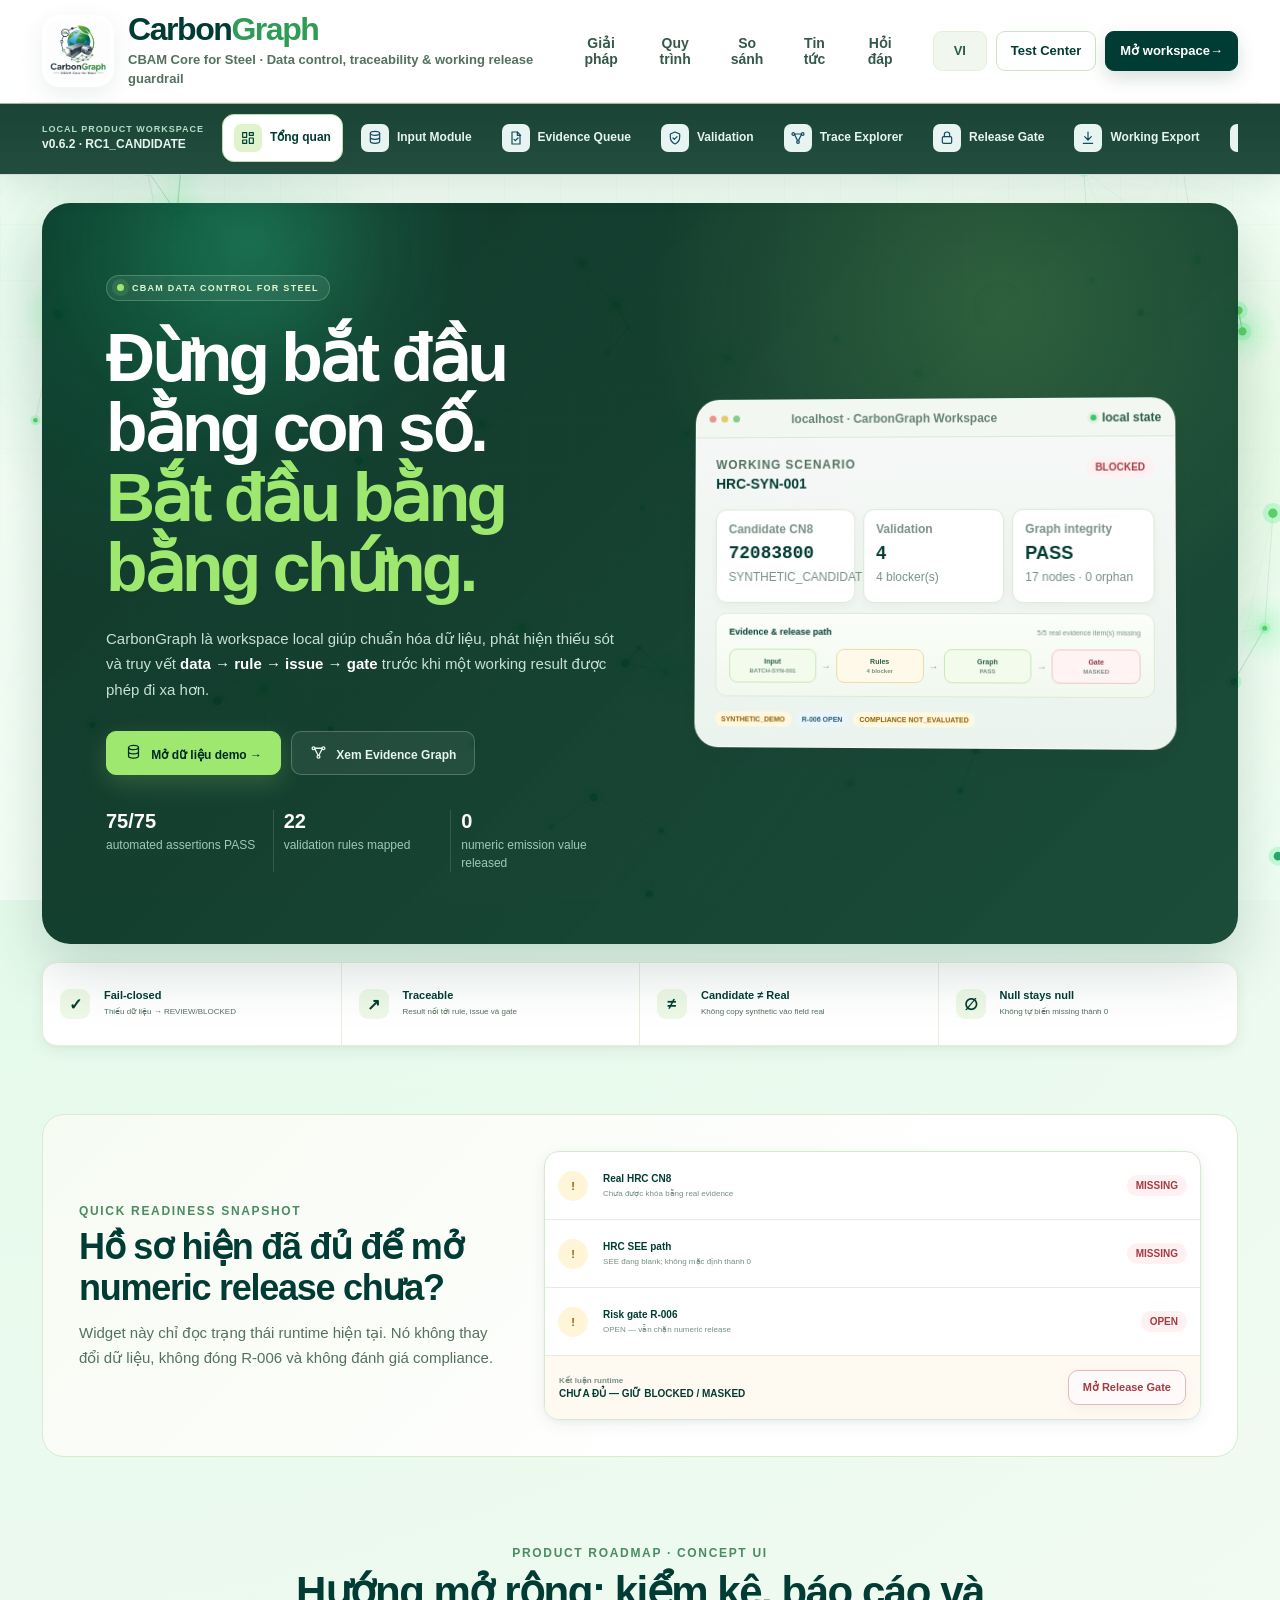
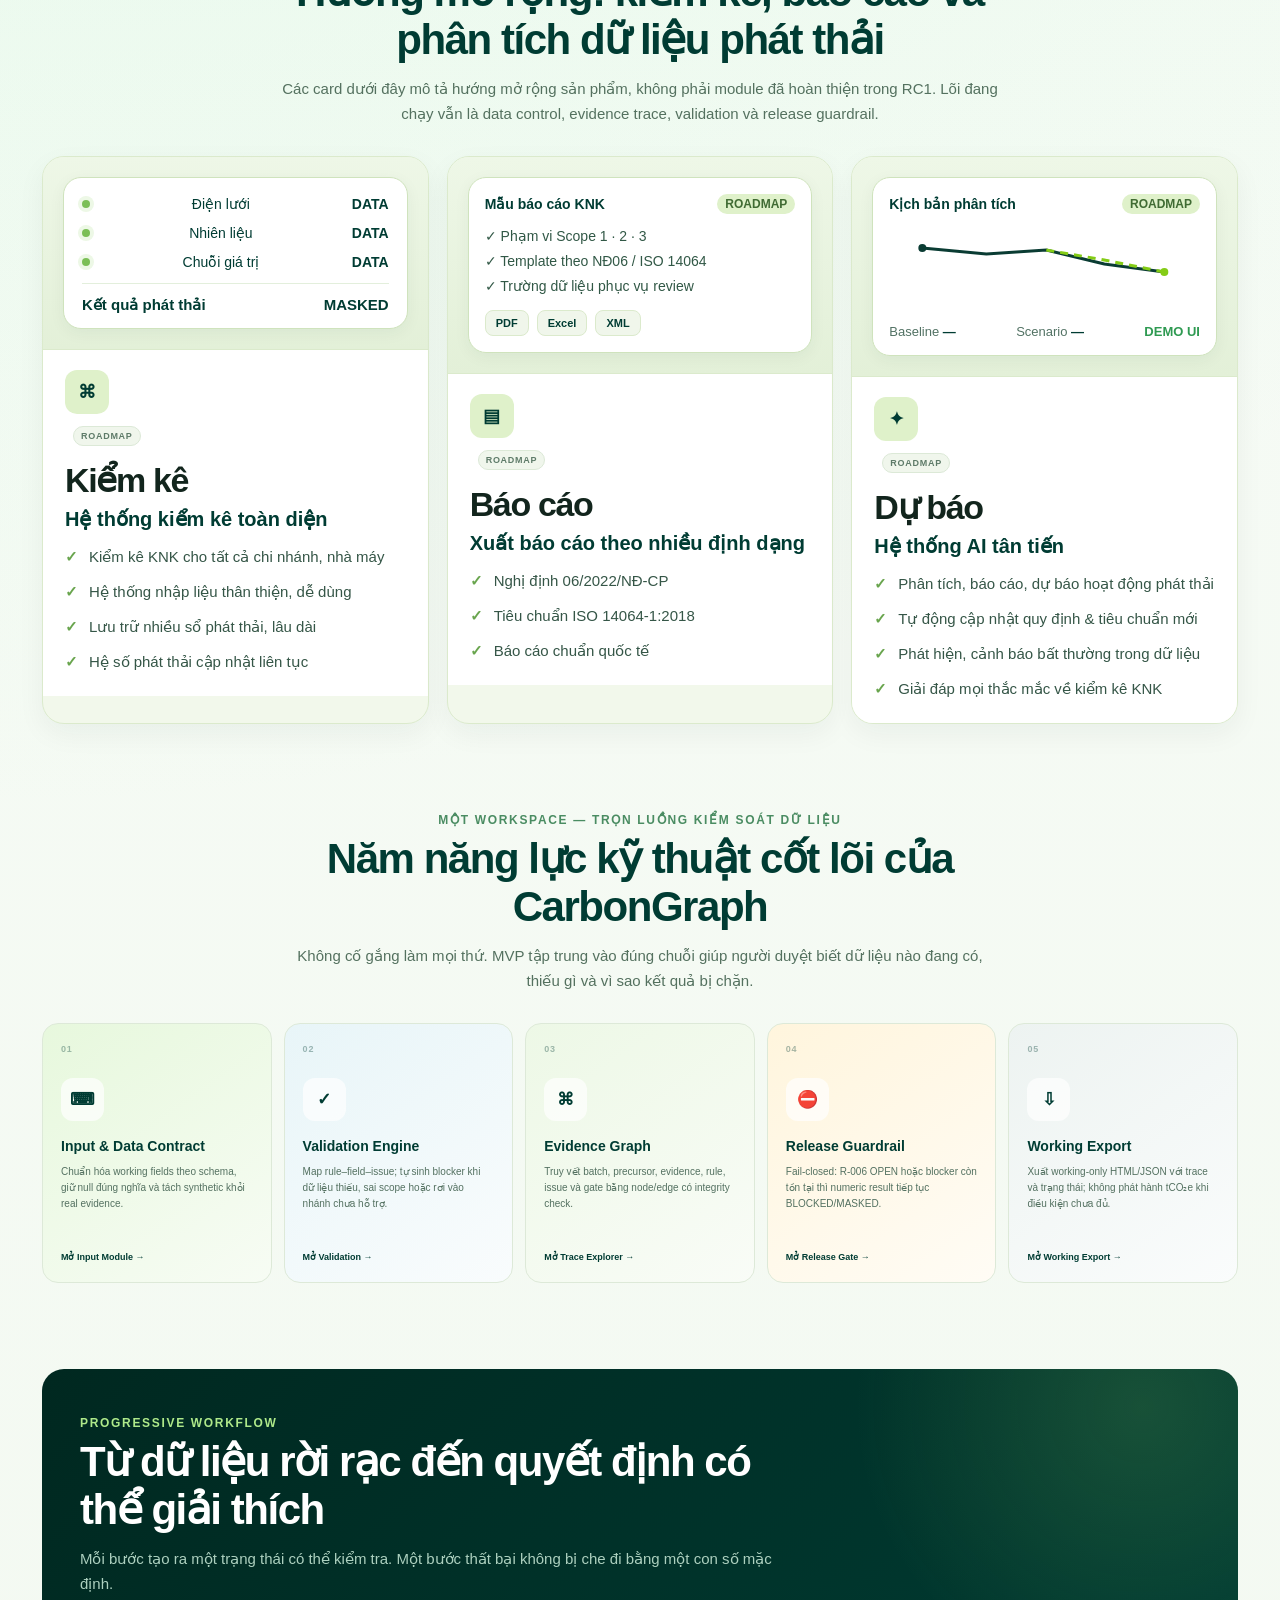
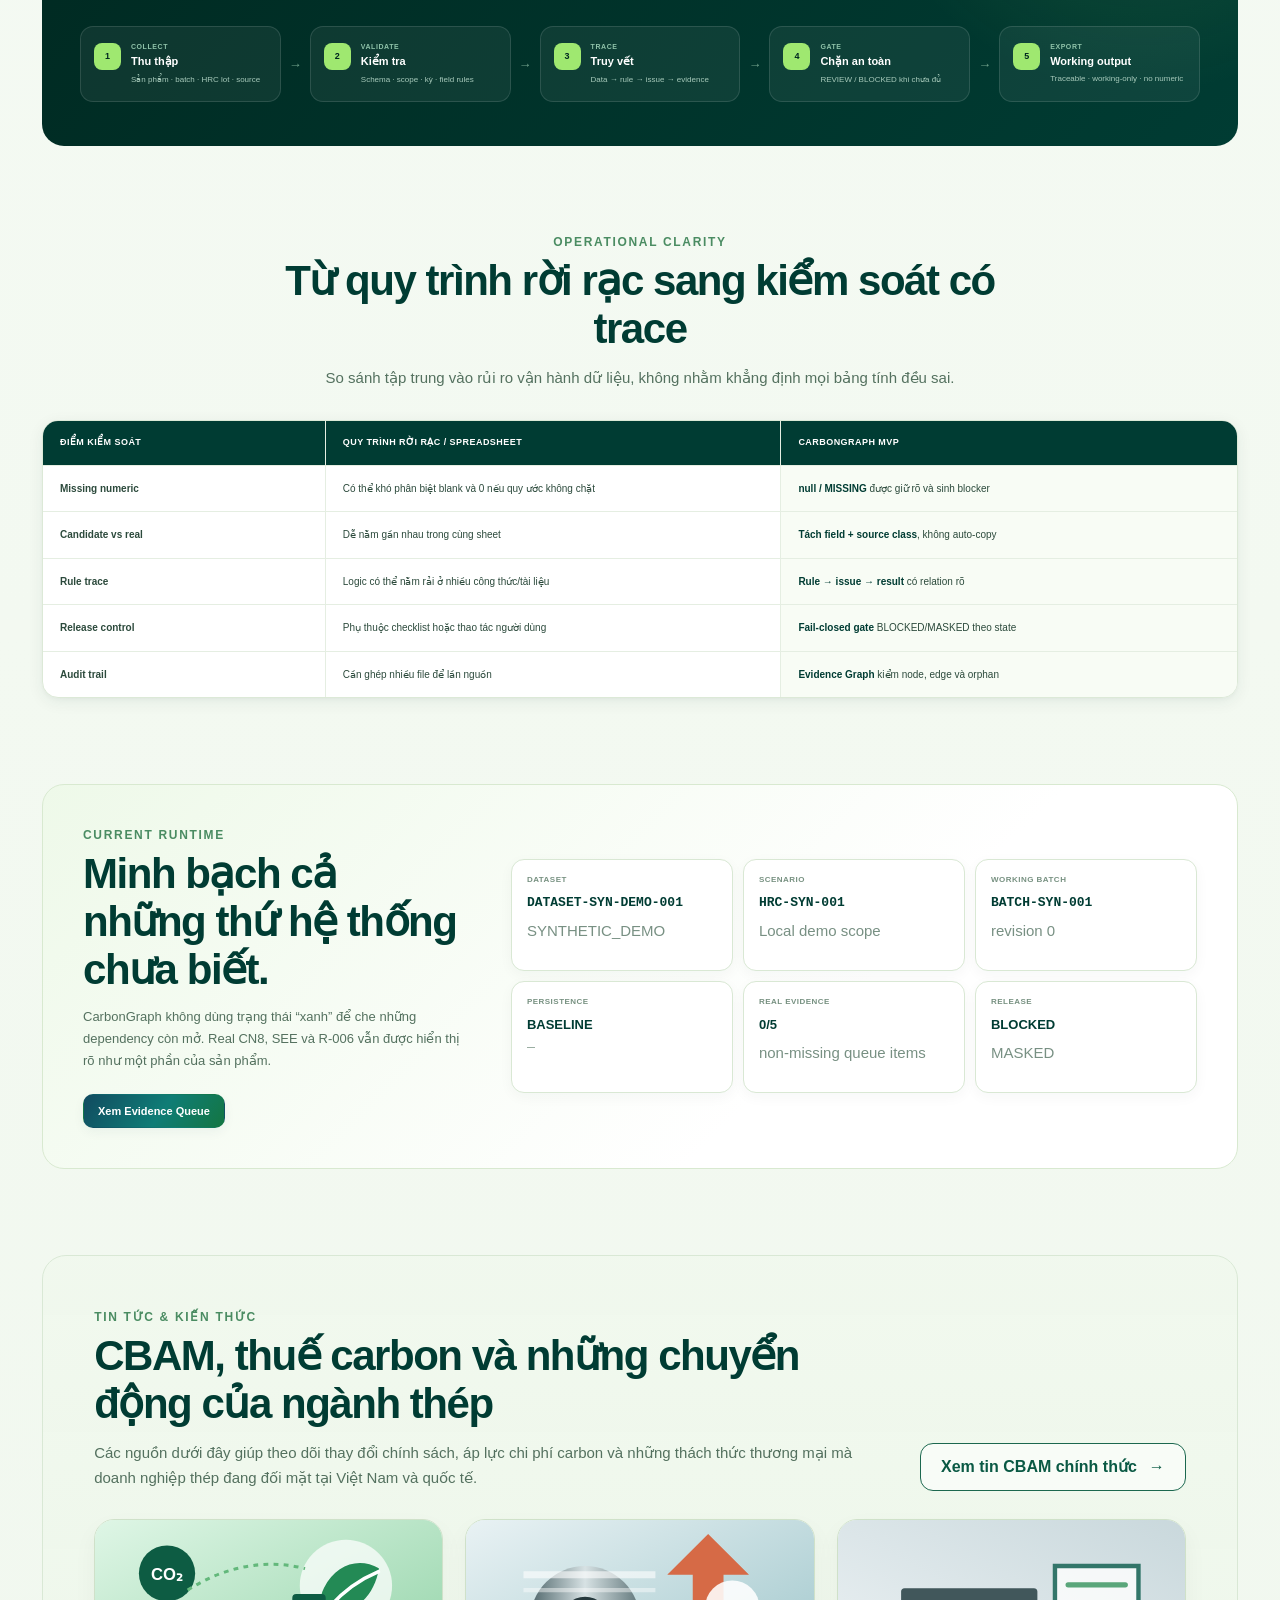
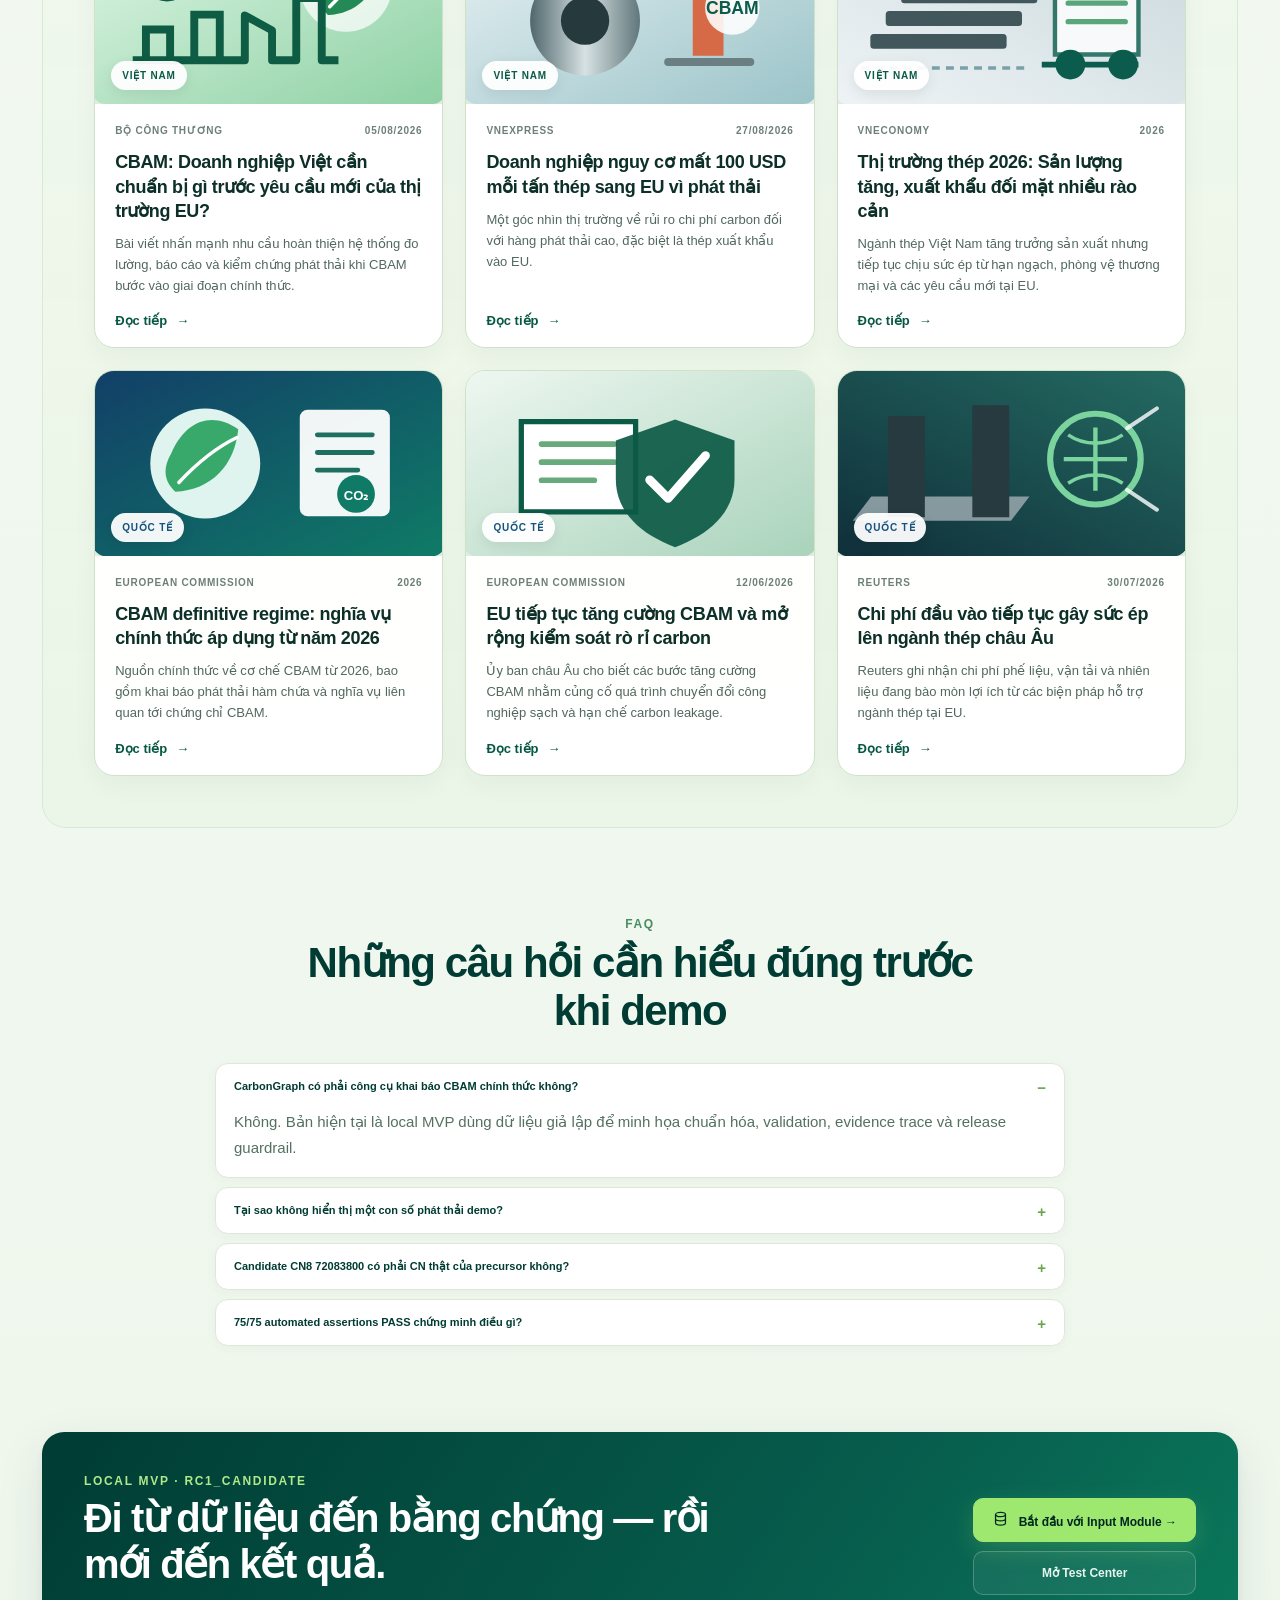
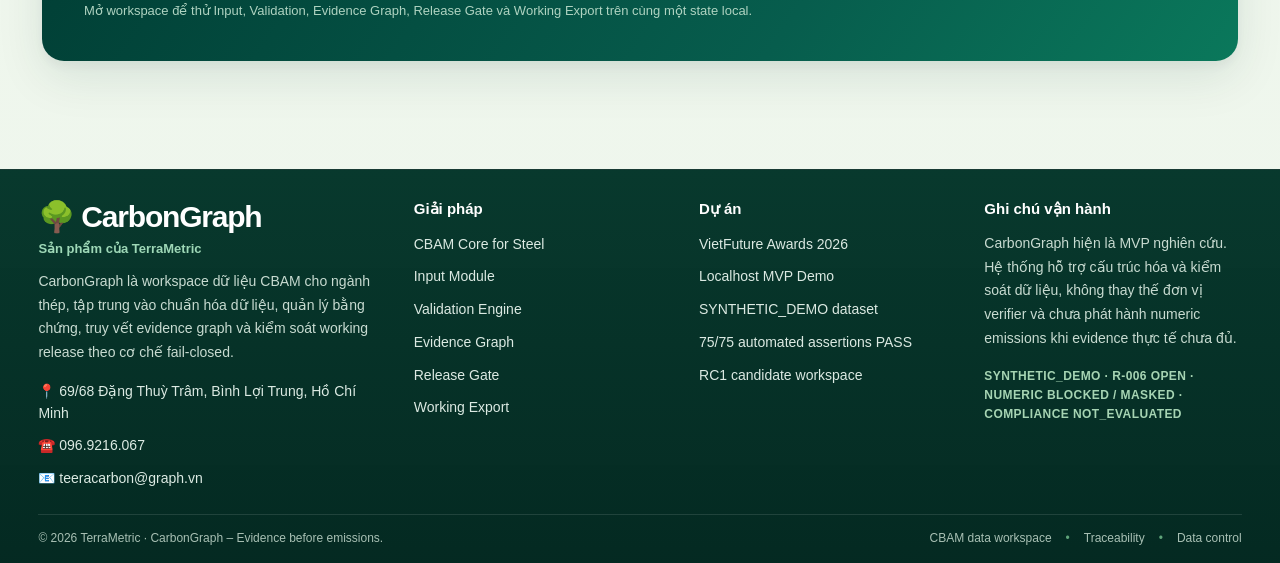
==== commit bff070b6: "feat: update FinRisk UI items 01 02 03 04 Preserve green theme and node animations. Improve UI trans" ====
--- a/CarbonGraph_MVP_Source_v0.6.2_UI-Refresh08_LANG_NEWS_20260915/index.html
+++ b/CarbonGraph_MVP_Source_v0.6.2_UI-Refresh08_LANG_NEWS_20260915/index.html
@@ -25,7 +25,7 @@
         </div>
       </div>
 
-      <nav class="product-nav" aria-label="Điều hướng giới thiệu sản phẩm">
+      <nav id="product-nav" class="product-nav" aria-label="Điều hướng giới thiệu sản phẩm">
         <button type="button" data-overview-target="cg-suite">Giải pháp</button>
         <button type="button" data-overview-target="cg-workflow">Quy trình</button>
         <button type="button" data-overview-target="cg-compare">So sánh</button>
@@ -34,6 +34,14 @@
       </nav>
 
       <div class="header-actions">
+        <button id="product-menu-toggle" class="product-menu-toggle" type="button"
+          aria-controls="product-nav" aria-expanded="false" aria-label="Mở menu giới thiệu"
+          title="Menu giới thiệu">
+          <svg viewBox="0 0 24 24" width="18" height="18" fill="none" stroke="currentColor" stroke-width="2" stroke-linecap="round" aria-hidden="true">
+            <path d="M4 7h16M4 12h16M4 17h16" />
+          </svg>
+          <span>Menu</span>
+        </button>
         <button id="language-toggle" class="language-chip language-toggle" type="button" aria-label="Ngôn ngữ hiện tại: Tiếng Việt. Chuyển sang English" title="Switch to English">VI</button>
         <a class="header-login" href="#acceptance">Test Center</a>
         <a class="header-cta" href="#data">Mở workspace <span aria-hidden="true">→</span></a>
--- a/CarbonGraph_MVP_Source_v0.6.2_UI-Refresh08_LANG_NEWS_20260915/assets/styles.css
+++ b/CarbonGraph_MVP_Source_v0.6.2_UI-Refresh08_LANG_NEWS_20260915/assets/styles.css
@@ -785,7 +785,9 @@
   --mint: #edf8e6;
   --sage: #c5edab;
   --body-copy: #2c4a3c;
-  --muted-green: #6a8978;
+  --muted-green: #54715f; /* #01: darker legible text on white without changing the green identity */
+  --workspace-ink: #e6f5ed;
+  --workspace-muted: #b5dcc4;
   --hairline: #cce5c0;
   --hairline-soft: #e2f0db;
   --tech-blue: #0b6f91;
@@ -3207,3 +3209,128 @@
   .news-view-all { width: 100%; }
   .news-card h3 { font-size: 17px; }
 }
+
+
+/* FINRISK UI PRESERVATION #01 (16–17/10/2026)
+   Preserve the original forest/emerald/mint/leaf palette, glow and CTA.
+   Accessibility fix: inactive workspace labels must not use dark text on
+   the dark-green workspace bar. All other original styling stays intact. */
+.workspace-bar .nav button:not(.active) {
+  color: var(--workspace-ink);
+}
+.workspace-bar .nav button:not(.active):is(:hover, :focus-visible) {
+  color: var(--forest);
+  background: #f2f8f7;
+}
+.workspace-bar .workspace-eyebrow {
+  color: var(--workspace-muted);
+}
+.workspace-bar .workspace-version {
+  color: var(--workspace-ink);
+}
+
+/* FINRISK UI BASELINE #20 (16–29/10/2026)
+   Compact-screen hardening for long technical identifiers. Keep the approved
+   forest/emerald colors, ambient canvas and existing interaction styles intact.
+   Long non-spaced English tokens must wrap instead of widening the document. */
+@media (max-width: 640px) {
+  .e2e-hero > div:first-child,
+  .evidence-work-main {
+    min-width: 0;
+  }
+
+  .e2e-hero h2,
+  .evidence-work-main h3 {
+    overflow-wrap: anywhere;
+  }
+}
+
+
+/* FINRISK UI #03 / #04 (16–18/10/2026)
+   Preserve the approved forest/emerald/mint theme, canvas motion, 2-tier
+   header and original hover effects. Add lightweight screen-change animation
+   and accessible marketing navigation for tablet/mobile only. */
+@keyframes finrisk-screen-enter {
+  from { opacity: .65; transform: translateY(7px); }
+  to   { opacity: 1; transform: translateY(0); }
+}
+.content.screen-enter {
+  animation: finrisk-screen-enter 250ms cubic-bezier(.2, .7, .2, 1) both;
+}
+
+/* Active state is visible for mouse, keyboard and touch section selection. */
+.product-nav button.is-active,
+.product-nav button[aria-current="location"] {
+  color: var(--forest);
+  background: var(--mint);
+  box-shadow: inset 0 0 0 1px rgba(22, 118, 66, .18);
+}
+.product-nav button:focus-visible,
+.product-menu-toggle:focus-visible,
+.header-login:focus-visible,
+.header-cta:focus-visible {
+  outline: 3px solid rgba(78, 176, 93, .45);
+  outline-offset: 3px;
+}
+
+/* Screen reader-friendly mobile/tablet marketing menu toggle. Desktop keeps
+   the original five-link navigation without an extra control. */
+.product-menu-toggle {
+  display: none;
+  align-items: center;
+  justify-content: center;
+  gap: 7px;
+  min-height: 36px;
+  padding: 0 12px;
+  border: 1px solid var(--hairline, #c9dfd2);
+  border-radius: 9px;
+  background: #fff;
+  color: var(--forest);
+  font-size: 12px;
+  font-weight: 800;
+  cursor: pointer;
+  transition: transform .18s ease, background-color .18s ease, border-color .18s ease;
+}
+.product-menu-toggle:hover,
+.product-menu-toggle[aria-expanded="true"] {
+  background: var(--mint);
+  border-color: #aed89a;
+}
+.product-menu-toggle:hover { transform: translateY(-1px); }
+
+@media (max-width: 1120px) {
+  .product-menu-toggle { display: inline-flex; }
+  .marketing-header .product-nav { display: none; }
+  .marketing-header .product-nav.is-open {
+    display: flex;
+    grid-column: 1 / -1;
+    grid-row: 2;
+    justify-content: flex-start;
+    flex-wrap: wrap;
+    gap: 6px;
+    width: 100%;
+    padding-top: 9px;
+    border-top: 1px solid var(--hairline-soft, #dae9df);
+  }
+  .marketing-header .product-nav.is-open button {
+    min-height: 36px;
+    padding: 8px 11px;
+    font-size: 12px;
+    white-space: nowrap;
+  }
+  .marketing-header .header-actions { grid-column: 2; grid-row: 1; }
+  .marketing-header .brand { grid-column: 1; grid-row: 1; min-width: 0; }
+}
+@media (max-width: 860px) {
+  .marketing-header .header-actions { grid-column: 1; grid-row: 2; justify-content: flex-start; }
+  .marketing-header .product-nav.is-open { grid-row: 3; }
+}
+@media (max-width: 420px) {
+  .product-menu-toggle { padding: 0 9px; min-height: 34px; font-size: 10px; }
+  .marketing-header .product-nav.is-open { gap: 3px; }
+  .marketing-header .product-nav.is-open button { font-size: 11px; padding: 7px 9px; }
+}
+@media (prefers-reduced-motion: reduce) {
+  .content.screen-enter { animation: none !important; }
+  .product-menu-toggle { transition: none !important; }
+}
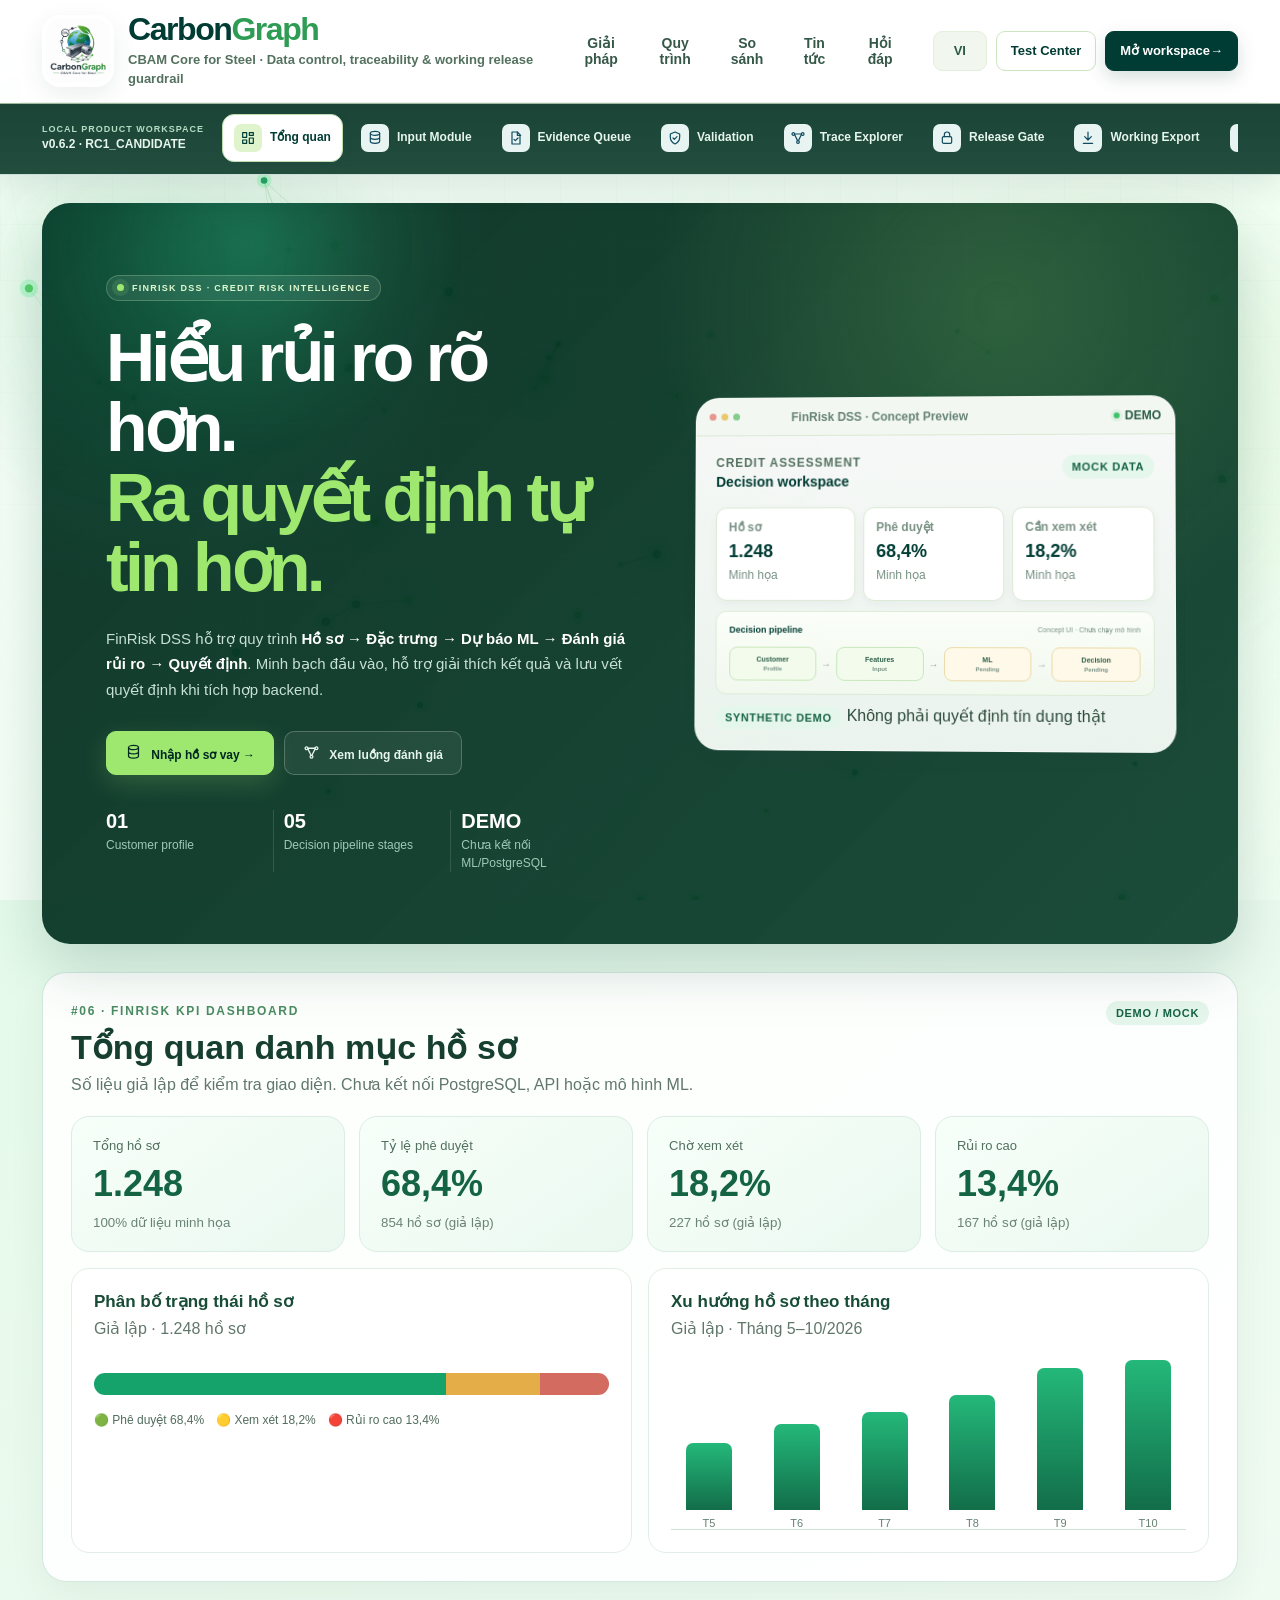
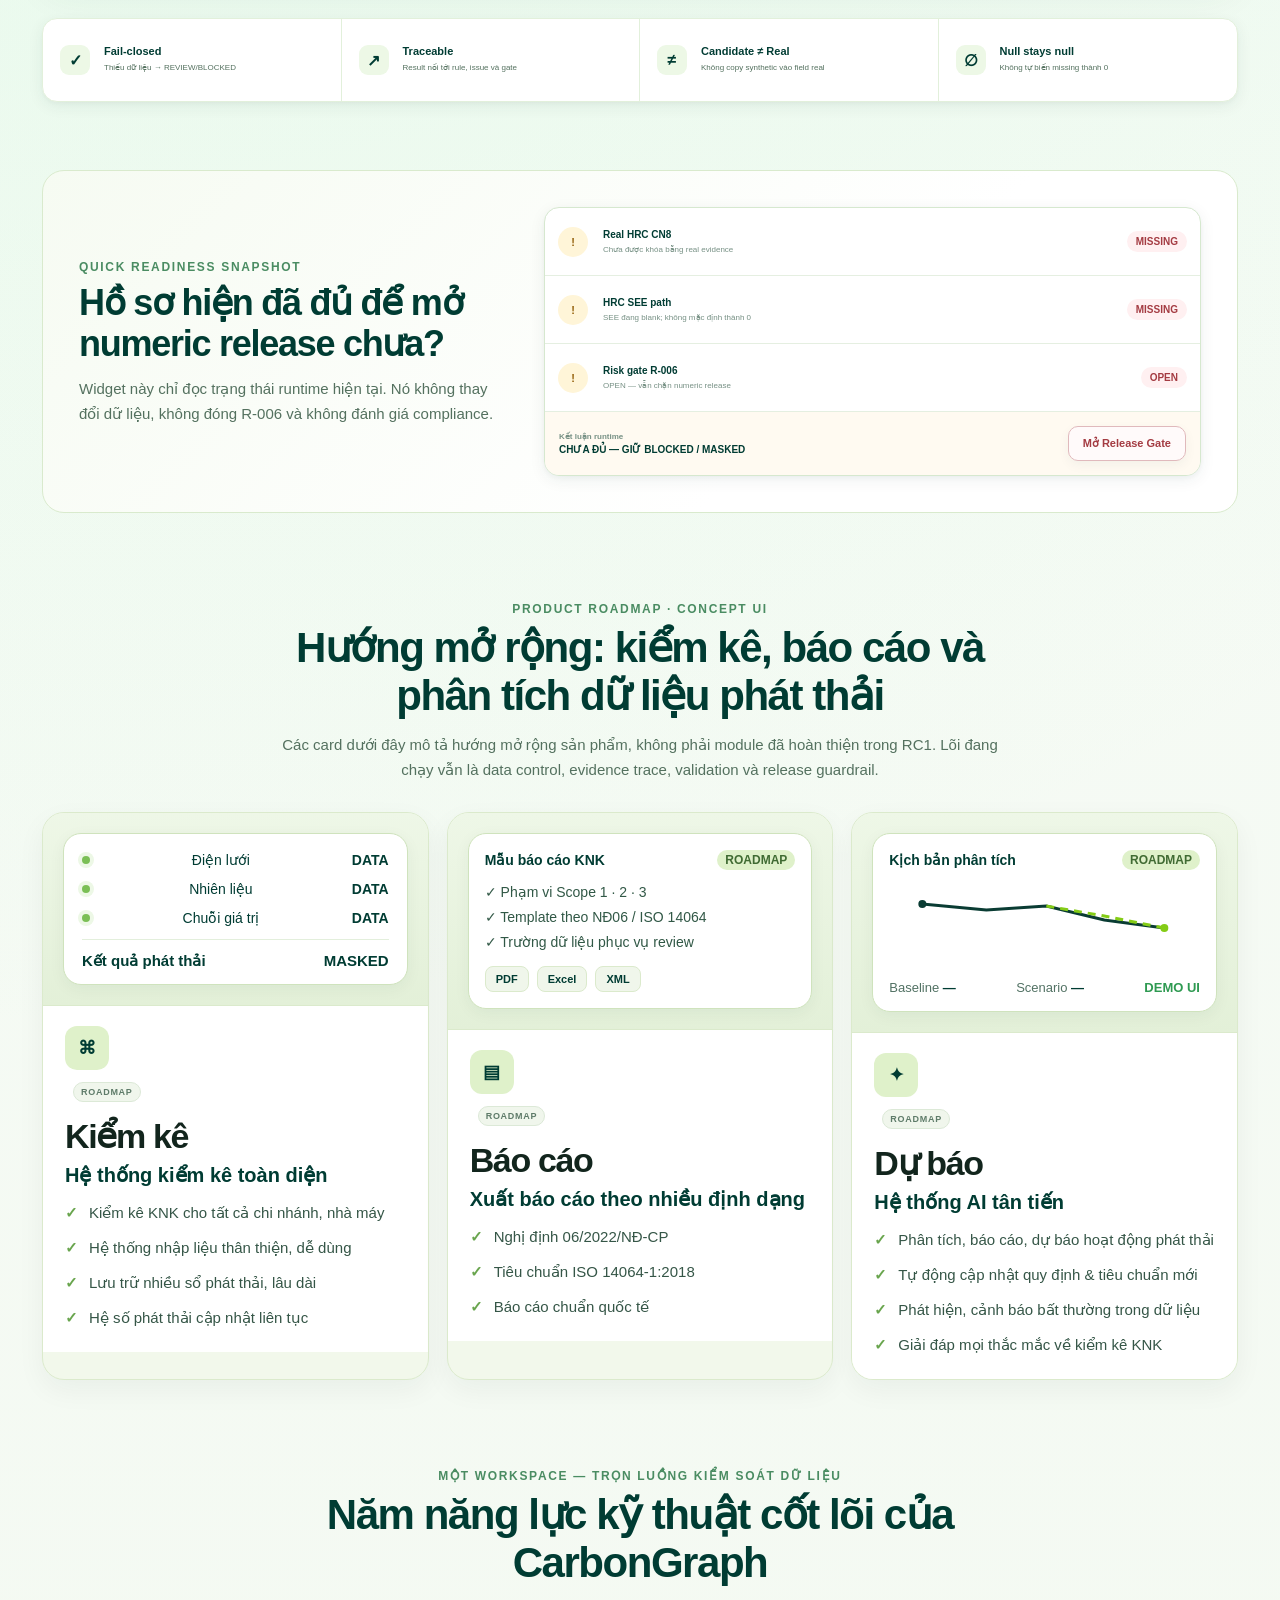
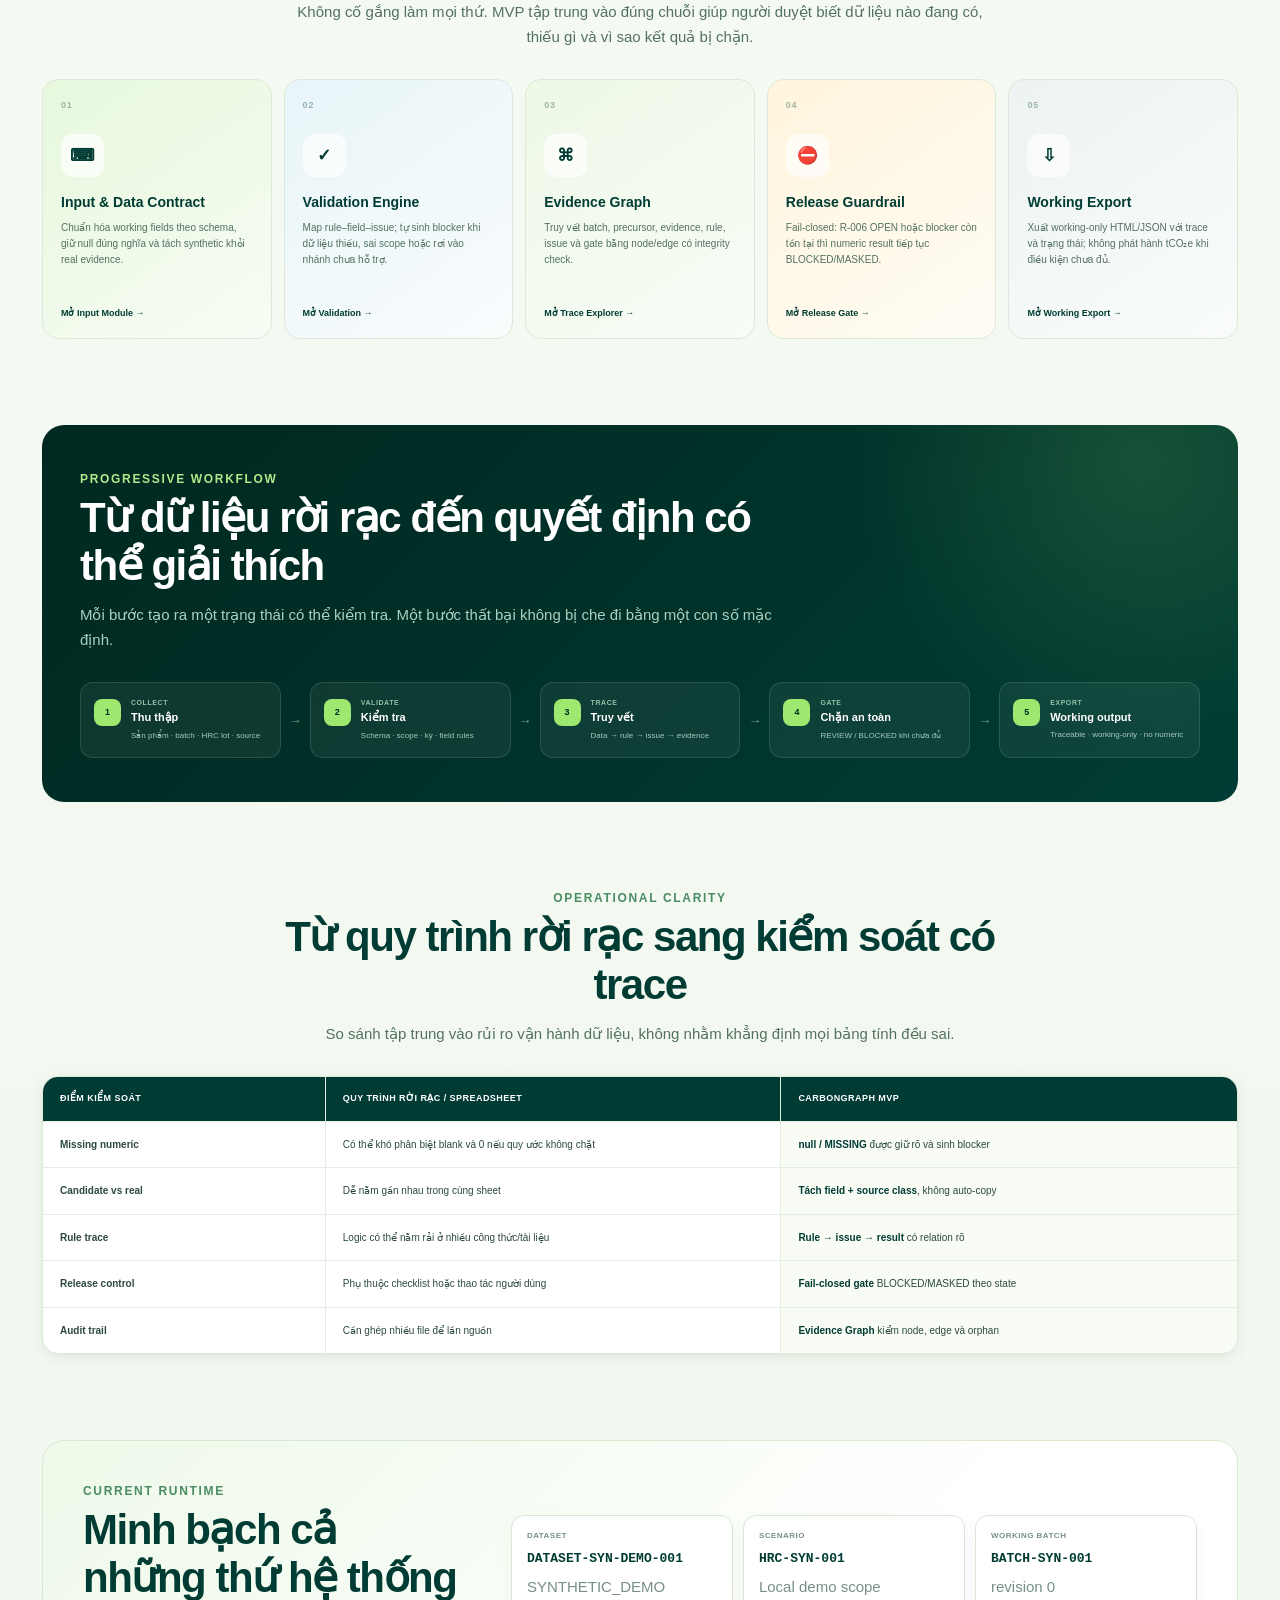
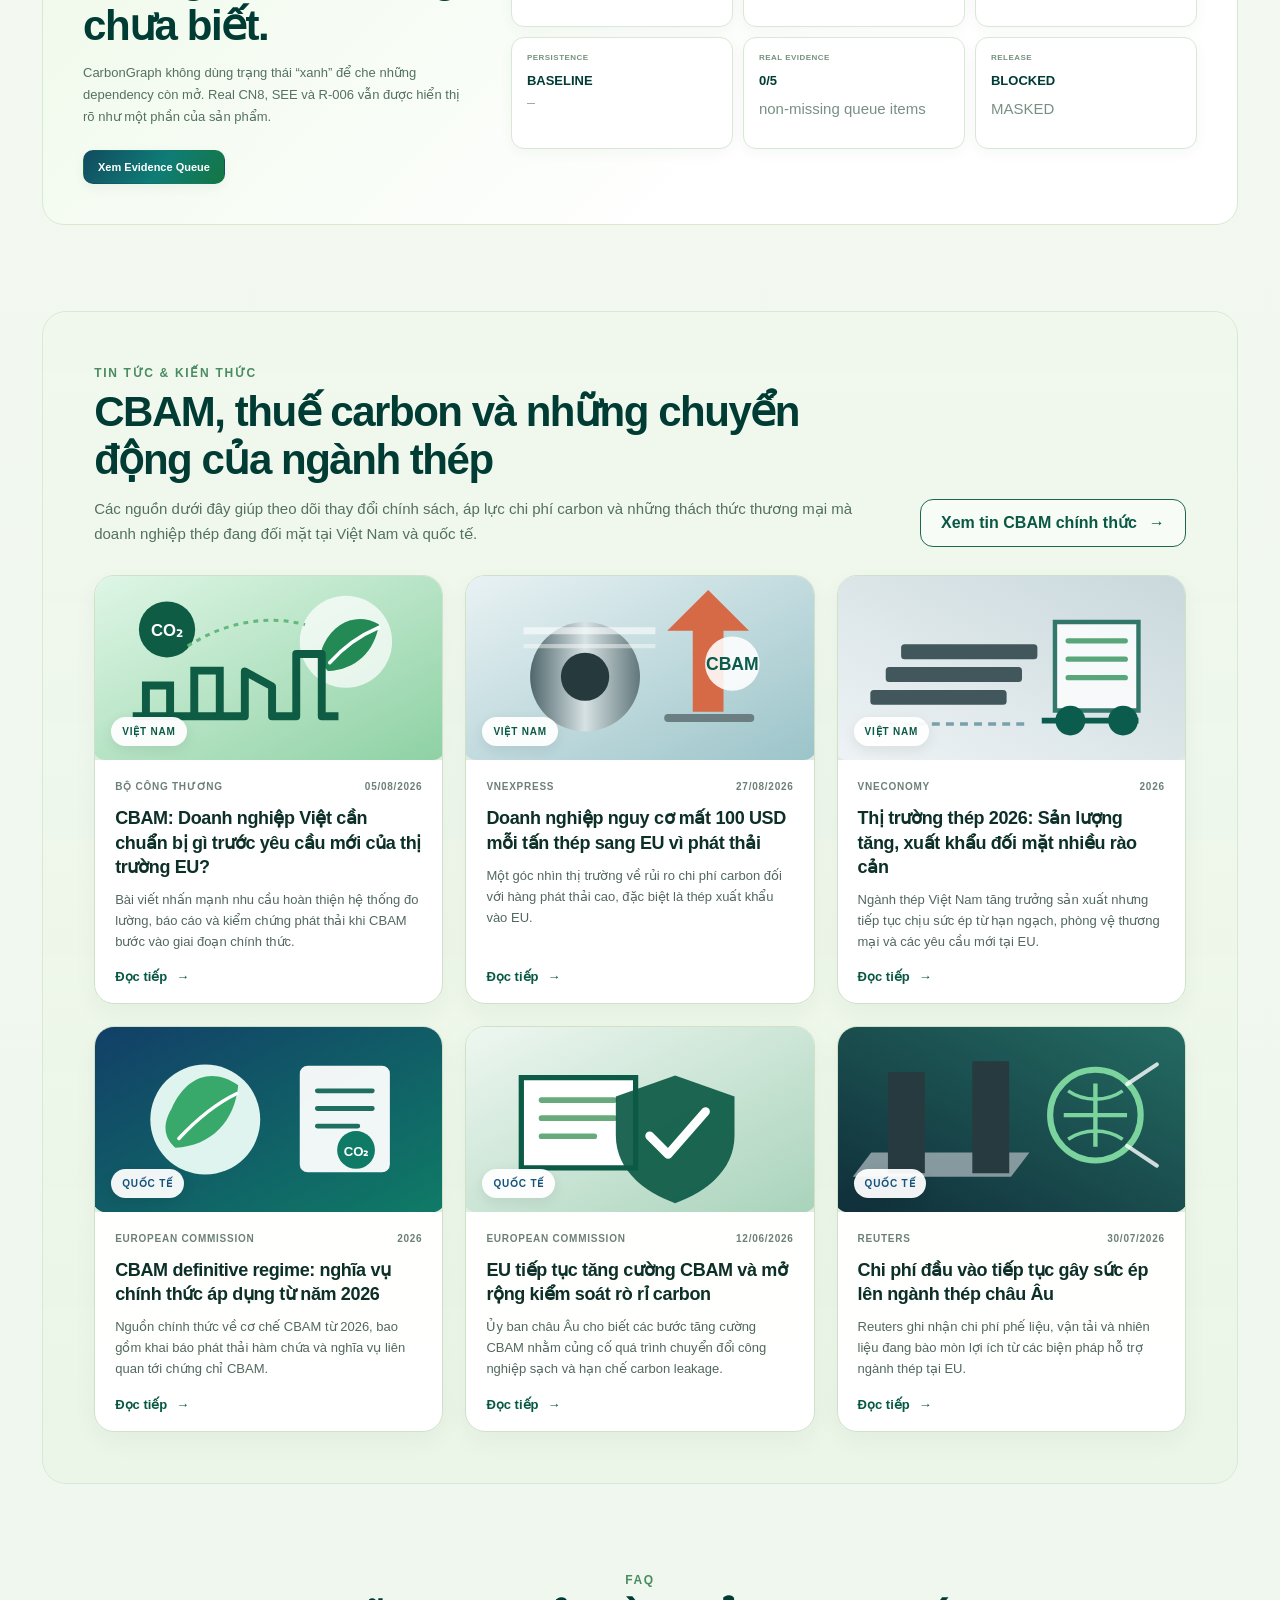
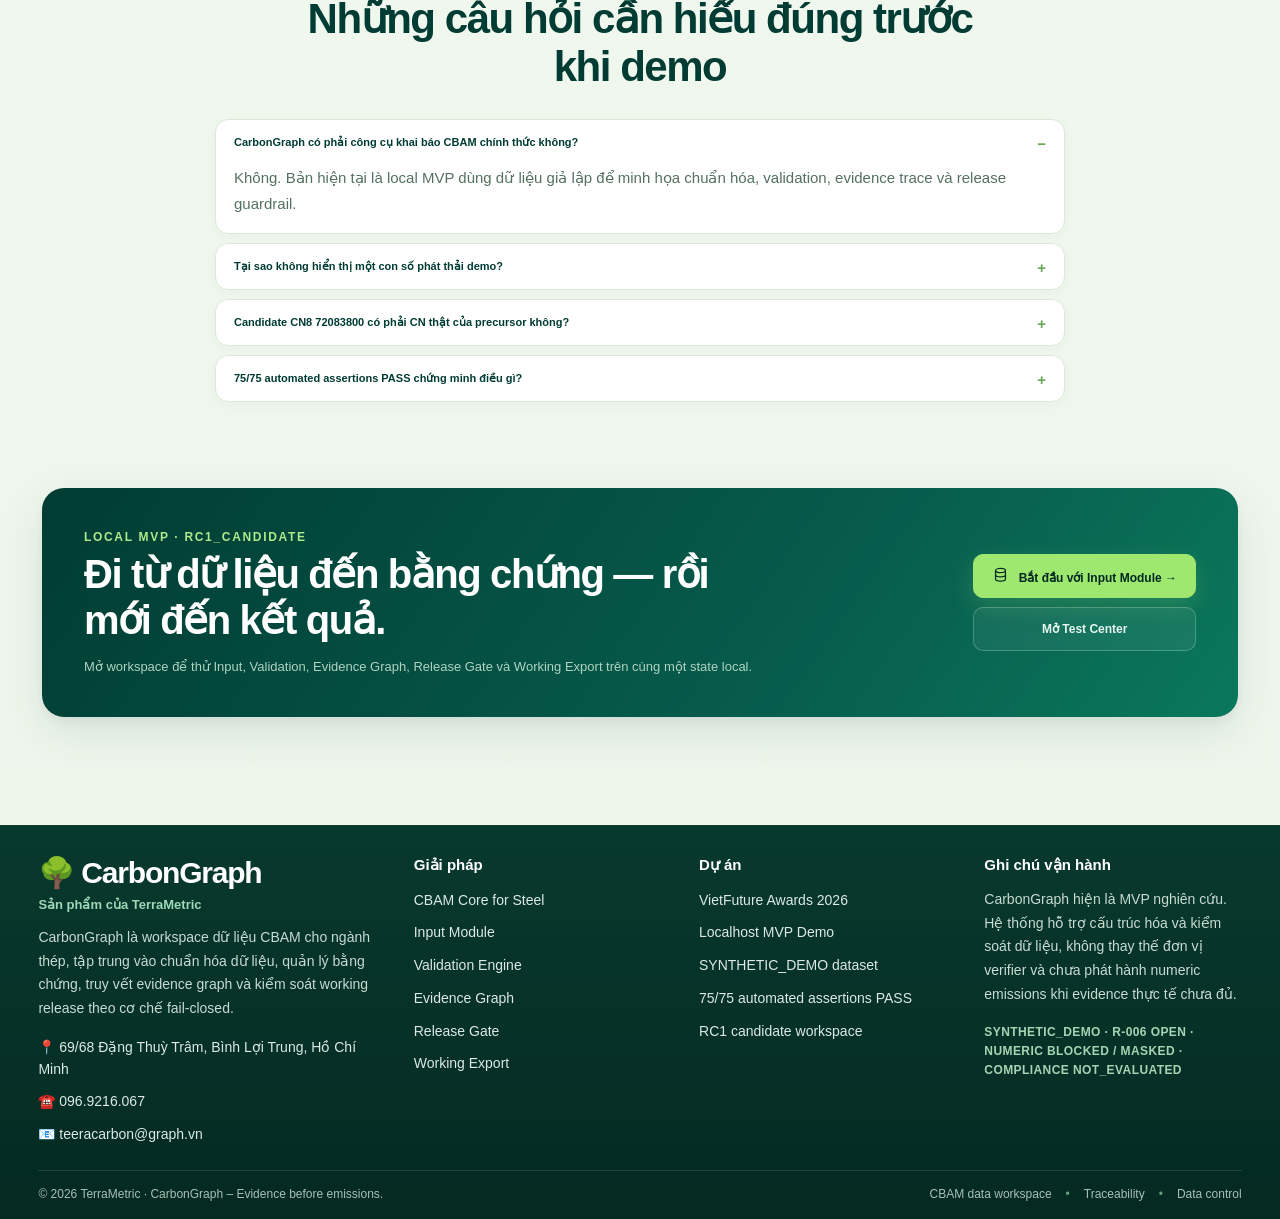
==== commit 88d4a814: "feat(ui): add FinRisk Hero, KPI Dashboard and QA evidence (#05 #06) Sprint 01 – GK | Items #05 & #06" ====
--- a/CarbonGraph_MVP_Source_v0.6.2_UI-Refresh08_LANG_NEWS_20260915/index.html
+++ b/CarbonGraph_MVP_Source_v0.6.2_UI-Refresh08_LANG_NEWS_20260915/index.html
@@ -4,7 +4,7 @@
   <meta charset="utf-8" />
   <meta name="viewport" content="width=device-width, initial-scale=1" />
   <meta name="color-scheme" content="light" />
-  <title>CarbonGraph – CBAM Core for Steel · UI Refresh 08</title>
+  <title>FinRisk DSS – Credit Risk Decision Support</title>
   <link rel="stylesheet" href="assets/styles.css" />
 </head>
 <body>
@@ -64,7 +64,7 @@
   <main class="main">
     <header class="topbar">
       <div>
-        <div class="page-kicker">CARBONGRAPH WORKSPACE</div>
+        <div class="page-kicker">FINRISK DSS · CREDIT RISK WORKSPACE</div>
         <h1 id="screen-title">Overview</h1>
         <p id="screen-subtitle"></p>
       </div>
--- a/CarbonGraph_MVP_Source_v0.6.2_UI-Refresh08_LANG_NEWS_20260915/assets/styles.css
+++ b/CarbonGraph_MVP_Source_v0.6.2_UI-Refresh08_LANG_NEWS_20260915/assets/styles.css
@@ -3334,3 +3334,10 @@
   .content.screen-enter { animation: none !important; }
   .product-menu-toggle { transition: none !important; }
 }
+
+/* FinRisk DSS #05/#06: scoped additions, preserve ambient animation and existing theme */
+.finrisk-dashboard{margin:28px 0 36px;padding:28px;border:1px solid rgba(22,130,86,.18);border-radius:24px;background:rgba(255,255,255,.9);box-shadow:0 14px 38px rgba(20,72,53,.06)}
+.finrisk-section-head{display:flex;justify-content:space-between;align-items:flex-start;gap:16px;margin-bottom:22px}.finrisk-section-head h2{margin:8px 0;font-size:clamp(24px,3vw,34px);color:#163f31}.finrisk-section-head p,.finrisk-chart p{color:#61776b;margin:0}.finrisk-demo-tag{display:inline-block;padding:6px 10px;border-radius:999px;background:#e5f6ec;color:#146343;font-size:11px;font-weight:800;letter-spacing:.06em;white-space:nowrap}
+.finrisk-kpi-grid{display:grid;grid-template-columns:repeat(4,minmax(0,1fr));gap:14px}.finrisk-kpi{display:flex;flex-direction:column;gap:10px;padding:21px;border:1px solid #dbece2;border-radius:18px;background:linear-gradient(145deg,#f7fff9,#eaf8f0)}.finrisk-kpi span{font-size:13px;color:#526f61}.finrisk-kpi strong{font-size:clamp(26px,3vw,36px);color:#146443}.finrisk-kpi small{color:#6b8377}
+.finrisk-chart-grid{display:grid;grid-template-columns:1fr 1fr;gap:16px;margin-top:16px}.finrisk-chart{padding:22px;border:1px solid #e1ede5;border-radius:18px;background:#fff}.finrisk-chart h3{margin:0 0 7px;color:#184c38;font-size:17px}.finrisk-stacked{display:flex;height:22px;overflow:hidden;border-radius:999px;margin:35px 0 18px}.finrisk-stacked i{display:block}.finrisk-legend{display:flex;flex-wrap:wrap;gap:12px;font-size:12px;color:#516c5e}.finrisk-bars{display:flex;align-items:end;justify-content:space-around;height:170px;gap:12px;margin-top:22px;border-bottom:1px solid #cfe3d6}.finrisk-bars div{height:100%;display:flex;flex:1;flex-direction:column;align-items:center;justify-content:flex-end;gap:7px}.finrisk-bars b{width:min(100%,46px);background:linear-gradient(180deg,#24b87a,#126d49);border-radius:7px 7px 0 0;min-height:4px}.finrisk-bars small{font-size:11px;color:#668173}
+@media(max-width:900px){.finrisk-kpi-grid{grid-template-columns:repeat(2,minmax(0,1fr))}.finrisk-chart-grid{grid-template-columns:1fr}}@media(max-width:540px){.finrisk-dashboard{padding:16px}.finrisk-section-head{flex-direction:column}.finrisk-kpi-grid{gap:9px}.finrisk-kpi{padding:13px}.finrisk-kpi strong{font-size:26px}.finrisk-chart{padding:15px}}
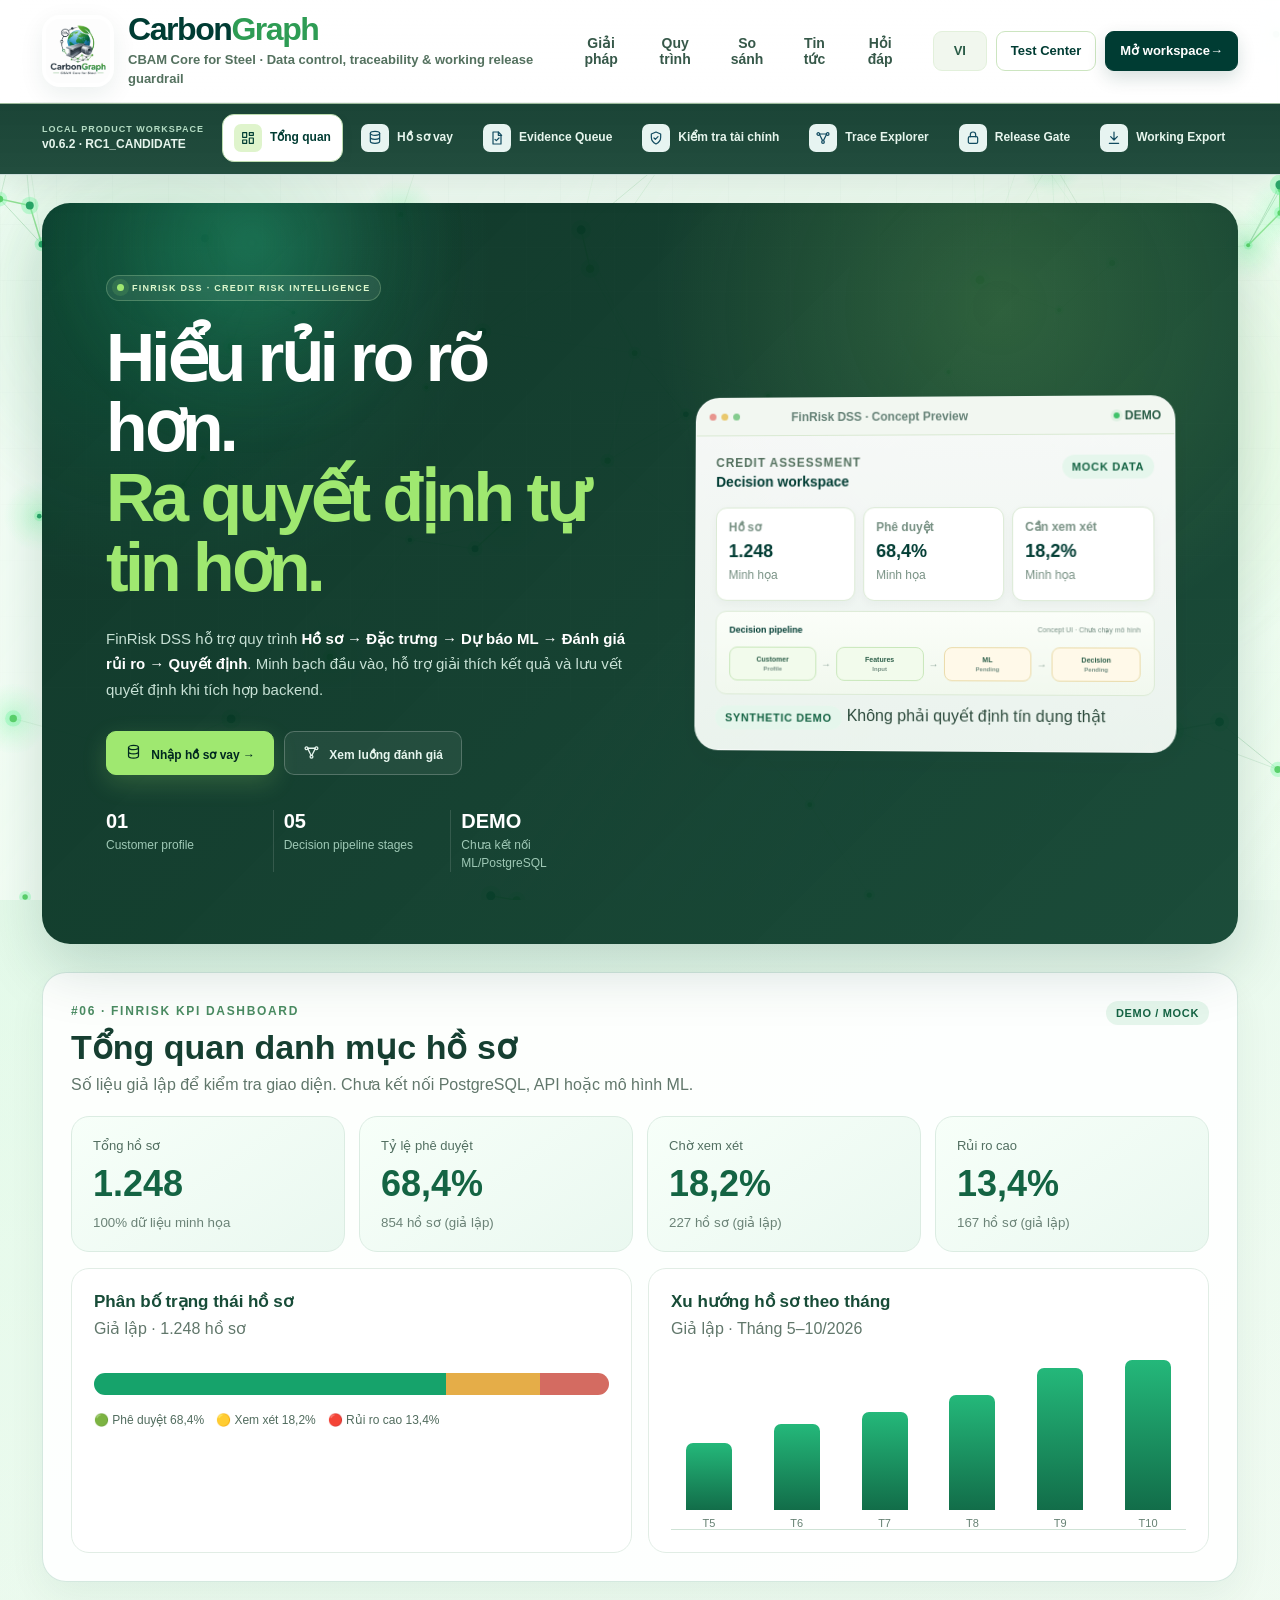
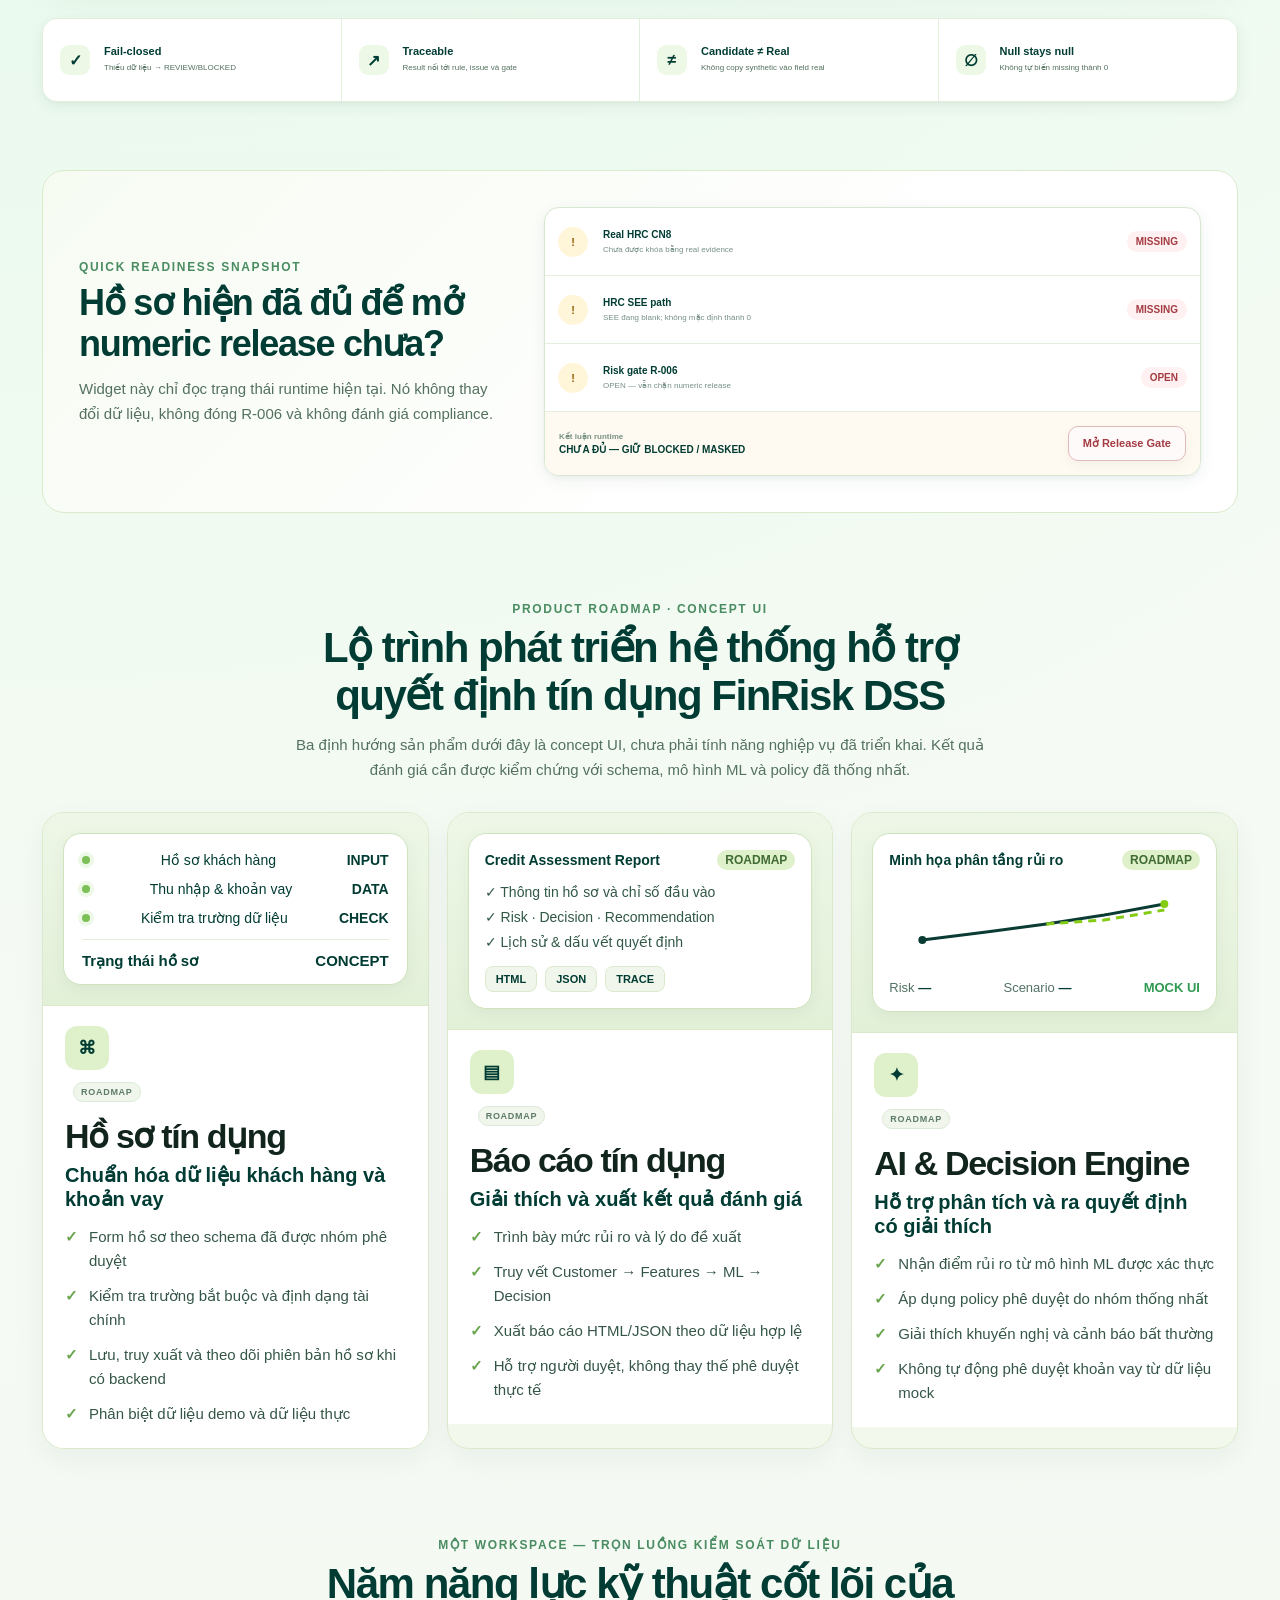
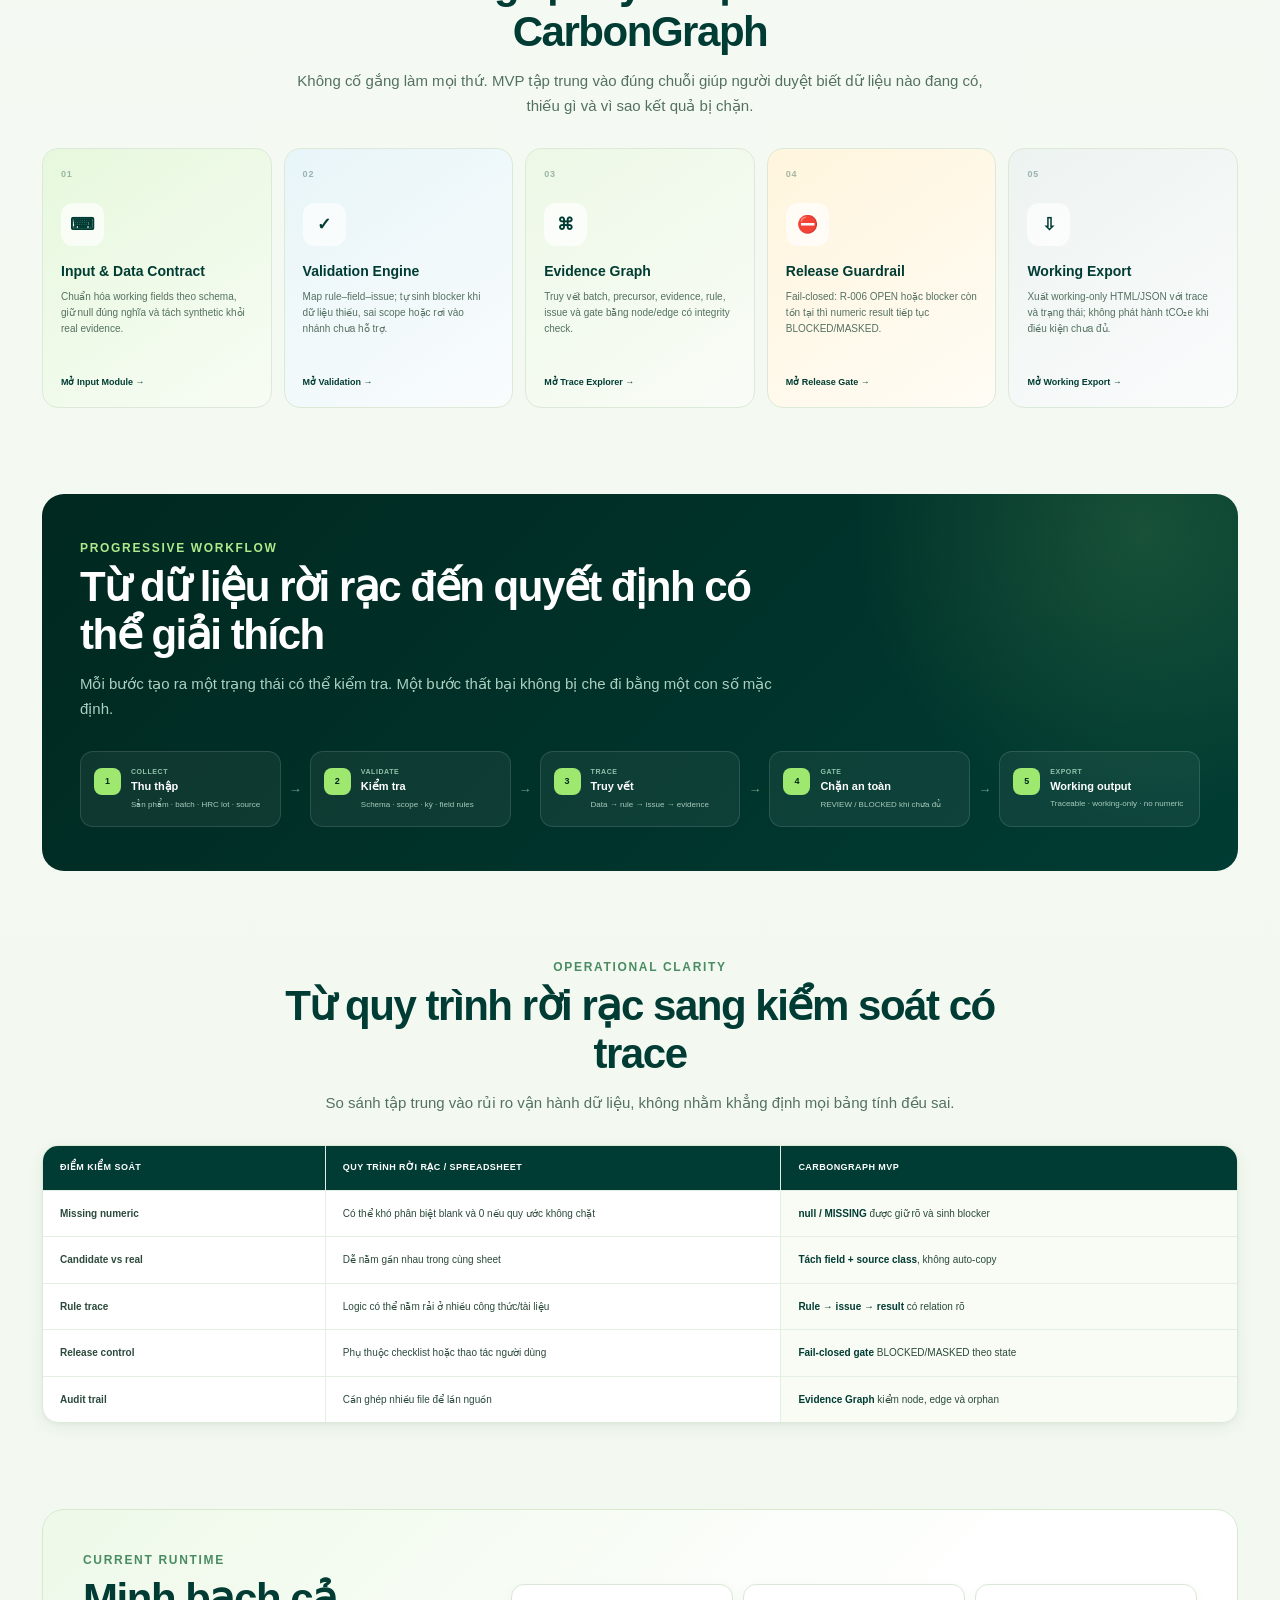
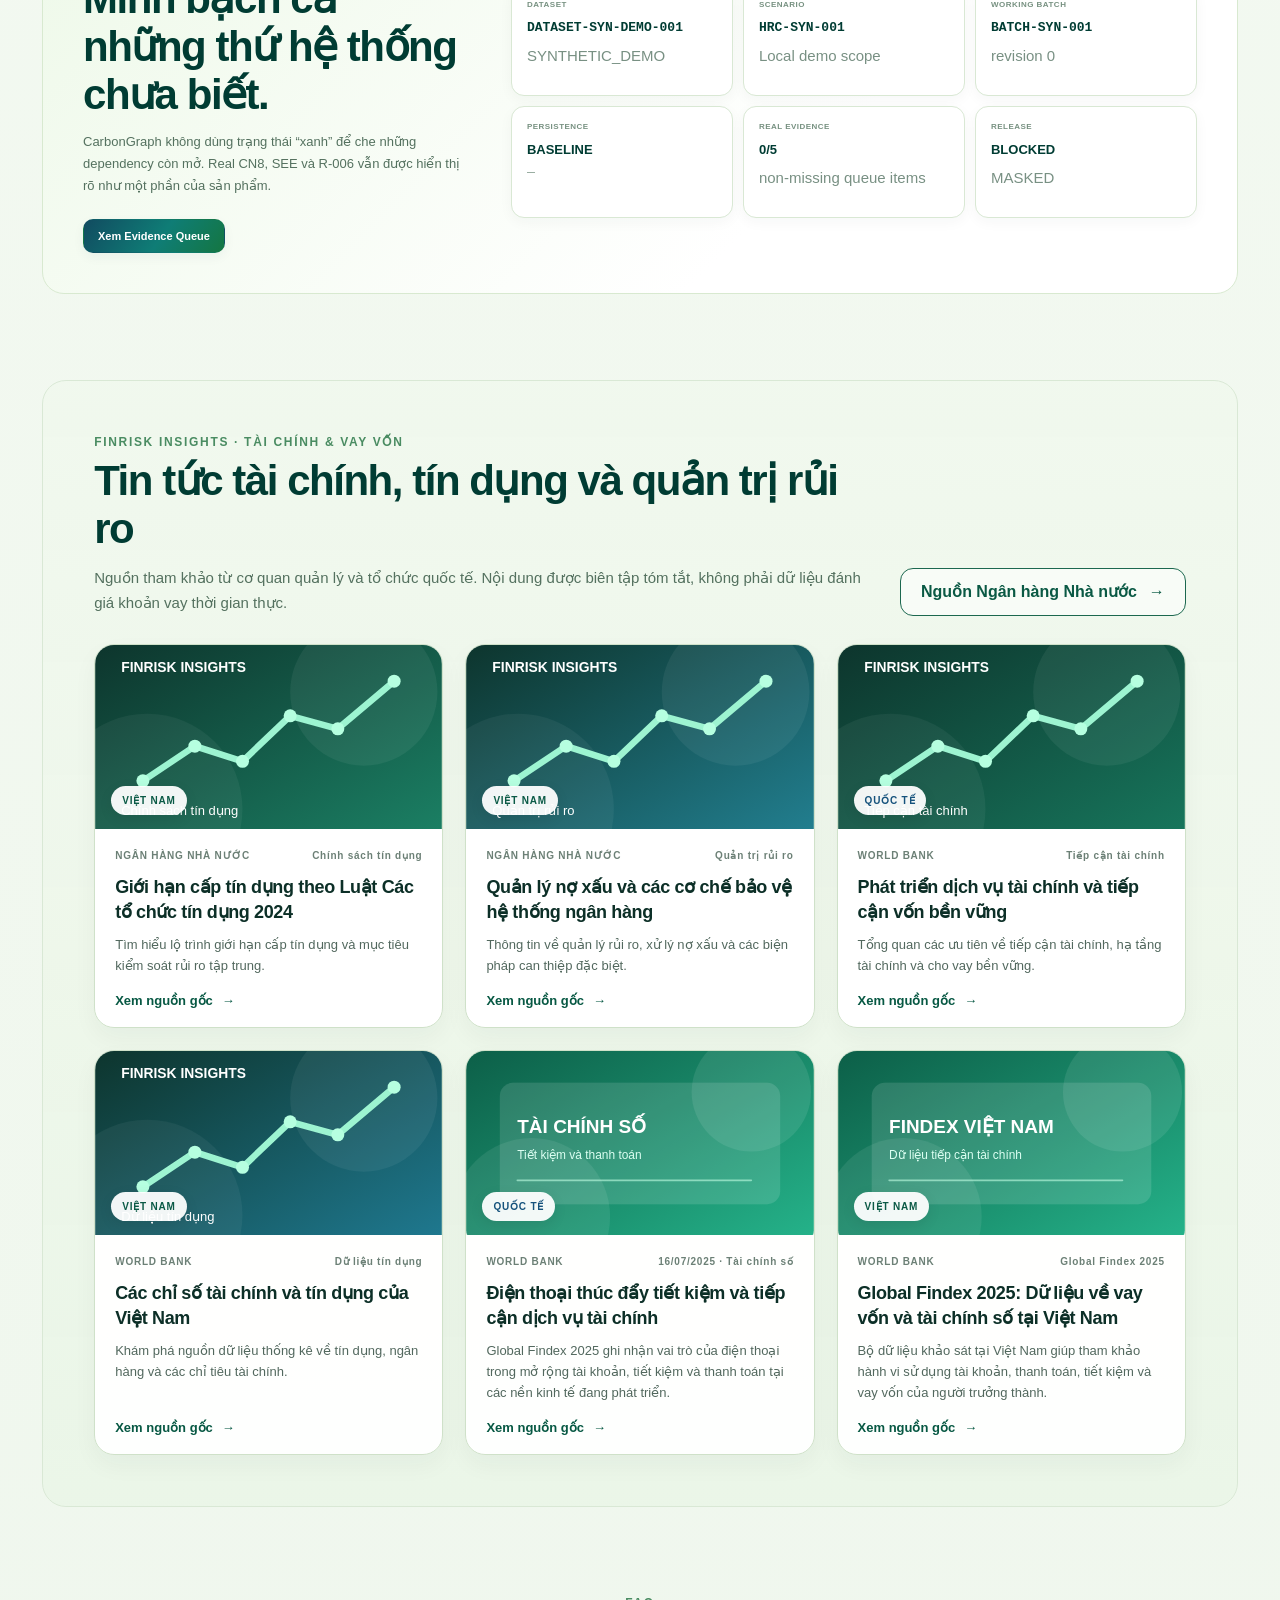
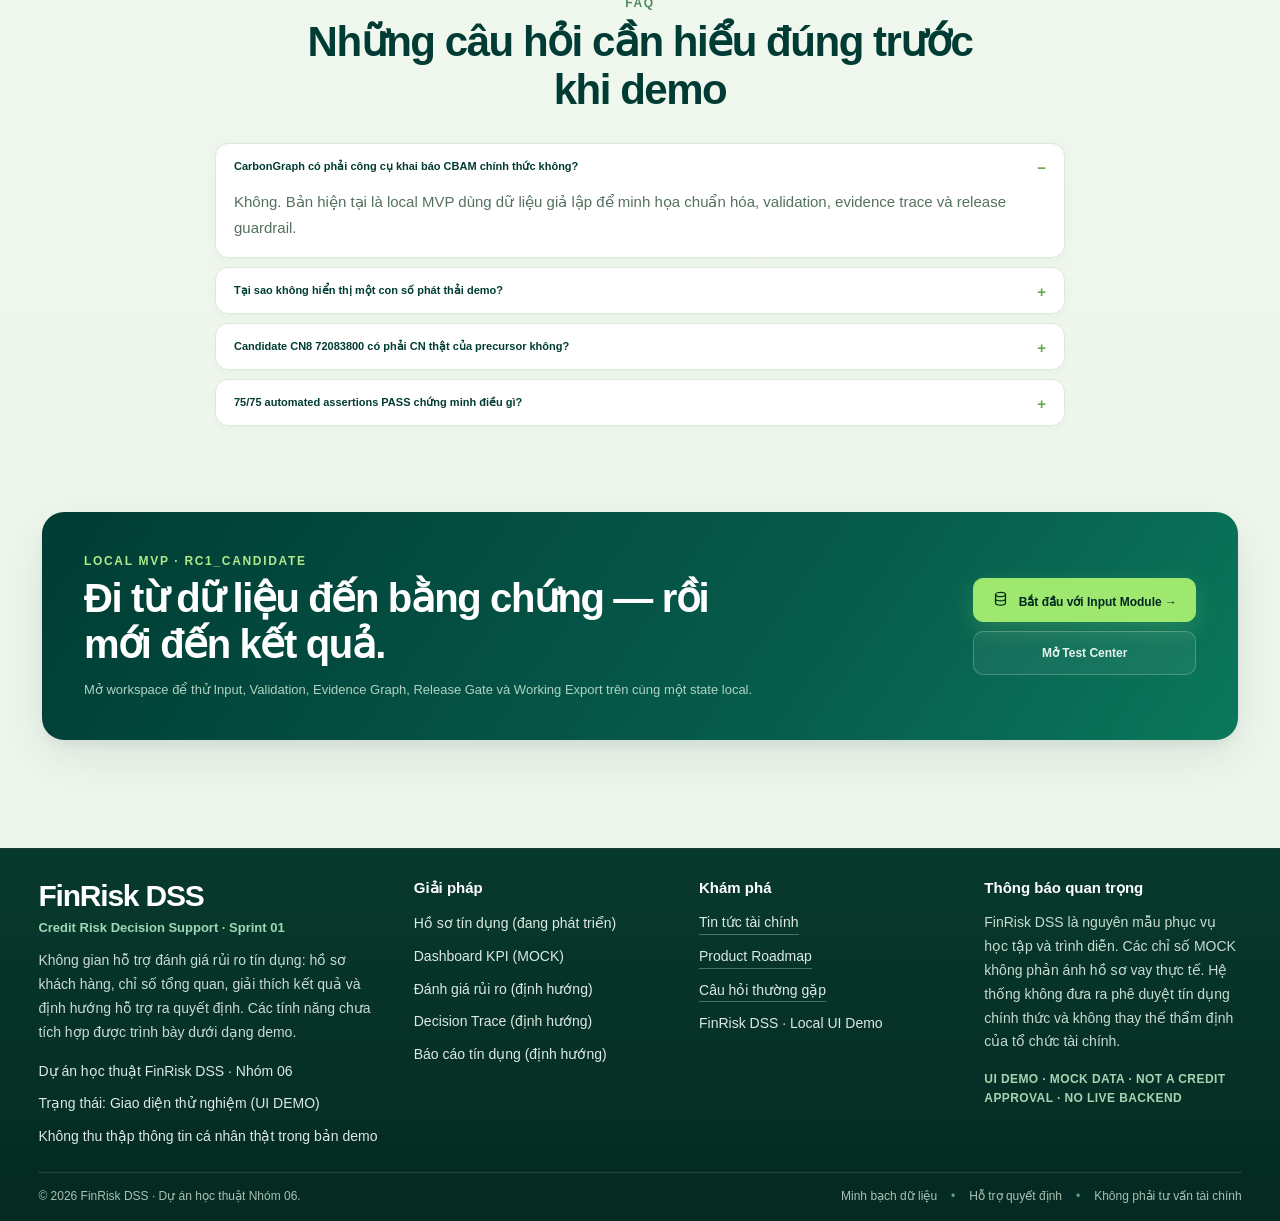
==== commit 53d59f9d: "Hoàn thiện giao diện hồ sơ vay và kiểm tra tài chính (#09, #10) - Xây dựng giao diện nhập và chỉnh s" ====
--- a/CarbonGraph_MVP_Source_v0.6.2_UI-Refresh08_LANG_NEWS_20260915/index.html
+++ b/CarbonGraph_MVP_Source_v0.6.2_UI-Refresh08_LANG_NEWS_20260915/index.html
@@ -78,55 +78,53 @@
 
   <div id="toast-region" class="toast-region" aria-live="polite" aria-atomic="false"></div>
 
-  <footer class="app-footer">
+  <footer class="app-footer" aria-label="Thông tin FinRisk DSS">
     <div class="footer-shell">
       <section class="footer-brand-block">
-        <div class="footer-brand-title">🌳 CarbonGraph</div>
-        <div class="footer-brand-subtitle">Sản phẩm của TerraMetric</div>
-        <p class="footer-brand-copy">CarbonGraph là workspace dữ liệu CBAM cho ngành thép, tập trung vào chuẩn hóa dữ liệu, quản lý bằng chứng, truy vết evidence graph và kiểm soát working release theo cơ chế fail-closed.</p>
+        <div class="footer-brand-title">FinRisk DSS</div>
+        <div class="footer-brand-subtitle">Credit Risk Decision Support · Sprint 01</div>
+        <p class="footer-brand-copy">Không gian hỗ trợ đánh giá rủi ro tín dụng: hồ sơ khách hàng, chỉ số tổng quan, giải thích kết quả và định hướng hỗ trợ ra quyết định. Các tính năng chưa tích hợp được trình bày dưới dạng demo.</p>
         <ul class="footer-contact-list">
-          <li>📍 69/68 Đặng Thuỳ Trâm, Bình Lợi Trung, Hồ Chí Minh</li>
-          <li>☎️ 096.9216.067</li>
-          <li>📧 teeracarbon@graph.vn</li>
+          <li>Dự án học thuật FinRisk DSS · Nhóm 06</li>
+          <li>Trạng thái: Giao diện thử nghiệm (UI DEMO)</li>
+          <li>Không thu thập thông tin cá nhân thật trong bản demo</li>
         </ul>
       </section>
 
       <section class="footer-links-block">
         <h4>Giải pháp</h4>
         <ul>
-          <li>CBAM Core for Steel</li>
-          <li>Input Module</li>
-          <li>Validation Engine</li>
-          <li>Evidence Graph</li>
-          <li>Release Gate</li>
-          <li>Working Export</li>
+          <li>Hồ sơ tín dụng (đang phát triển)</li>
+          <li>Dashboard KPI (MOCK)</li>
+          <li>Đánh giá rủi ro (định hướng)</li>
+          <li>Decision Trace (định hướng)</li>
+          <li>Báo cáo tín dụng (định hướng)</li>
         </ul>
       </section>
 
       <section class="footer-links-block">
-        <h4>Dự án</h4>
+        <h4>Khám phá</h4>
         <ul>
-          <li>VietFuture Awards 2026</li>
-          <li>Localhost MVP Demo</li>
-          <li>SYNTHETIC_DEMO dataset</li>
-          <li>75/75 automated assertions PASS</li>
-          <li>RC1 candidate workspace</li>
+          <li><button type="button" data-overview-target="cg-news">Tin tức tài chính</button></li>
+          <li><button type="button" data-overview-target="cg-suite">Product Roadmap</button></li>
+          <li><button type="button" data-overview-target="cg-faq">Câu hỏi thường gặp</button></li>
+          <li>FinRisk DSS · Local UI Demo</li>
         </ul>
       </section>
 
       <section class="footer-links-block footer-note-block">
-        <h4>Ghi chú vận hành</h4>
-        <p>CarbonGraph hiện là MVP nghiên cứu. Hệ thống hỗ trợ cấu trúc hóa và kiểm soát dữ liệu, không thay thế đơn vị verifier và chưa phát hành numeric emissions khi evidence thực tế chưa đủ.</p>
-        <div class="footer-guardrail">SYNTHETIC_DEMO · R-006 OPEN · NUMERIC BLOCKED / MASKED · COMPLIANCE NOT_EVALUATED</div>
+        <h4>Thông báo quan trọng</h4>
+        <p>FinRisk DSS là nguyên mẫu phục vụ học tập và trình diễn. Các chỉ số MOCK không phản ánh hồ sơ vay thực tế. Hệ thống không đưa ra phê duyệt tín dụng chính thức và không thay thế thẩm định của tổ chức tài chính.</p>
+        <div class="footer-guardrail">UI DEMO · MOCK DATA · NOT A CREDIT APPROVAL · NO LIVE BACKEND</div>
       </section>
     </div>
 
     <div class="footer-bottom">
-      <div>© 2026 TerraMetric · CarbonGraph – Evidence before emissions.</div>
+      <div>© 2026 FinRisk DSS · Dự án học thuật Nhóm 06.</div>
       <div class="footer-bottom-links">
-        <span>CBAM data workspace</span>
-        <span>Traceability</span>
-        <span>Data control</span>
+        <span>Minh bạch dữ liệu</span>
+        <span>Hỗ trợ quyết định</span>
+        <span>Không phải tư vấn tài chính</span>
       </div>
     </div>
   </footer>
@@ -144,6 +142,7 @@
   <script src="src/persistence.js"></script>
   <script src="src/state.js"></script>
   <script src="src/ambient-graph.js"></script>
+  <script src="src/finrisk-loan.js"></script>
   <script src="src/app.js"></script>
   <script src="src/i18n.js"></script>
 </body>
--- a/CarbonGraph_MVP_Source_v0.6.2_UI-Refresh08_LANG_NEWS_20260915/assets/styles.css
+++ b/CarbonGraph_MVP_Source_v0.6.2_UI-Refresh08_LANG_NEWS_20260915/assets/styles.css
@@ -3341,3 +3341,22 @@
 .finrisk-kpi-grid{display:grid;grid-template-columns:repeat(4,minmax(0,1fr));gap:14px}.finrisk-kpi{display:flex;flex-direction:column;gap:10px;padding:21px;border:1px solid #dbece2;border-radius:18px;background:linear-gradient(145deg,#f7fff9,#eaf8f0)}.finrisk-kpi span{font-size:13px;color:#526f61}.finrisk-kpi strong{font-size:clamp(26px,3vw,36px);color:#146443}.finrisk-kpi small{color:#6b8377}
 .finrisk-chart-grid{display:grid;grid-template-columns:1fr 1fr;gap:16px;margin-top:16px}.finrisk-chart{padding:22px;border:1px solid #e1ede5;border-radius:18px;background:#fff}.finrisk-chart h3{margin:0 0 7px;color:#184c38;font-size:17px}.finrisk-stacked{display:flex;height:22px;overflow:hidden;border-radius:999px;margin:35px 0 18px}.finrisk-stacked i{display:block}.finrisk-legend{display:flex;flex-wrap:wrap;gap:12px;font-size:12px;color:#516c5e}.finrisk-bars{display:flex;align-items:end;justify-content:space-around;height:170px;gap:12px;margin-top:22px;border-bottom:1px solid #cfe3d6}.finrisk-bars div{height:100%;display:flex;flex:1;flex-direction:column;align-items:center;justify-content:flex-end;gap:7px}.finrisk-bars b{width:min(100%,46px);background:linear-gradient(180deg,#24b87a,#126d49);border-radius:7px 7px 0 0;min-height:4px}.finrisk-bars small{font-size:11px;color:#668173}
 @media(max-width:900px){.finrisk-kpi-grid{grid-template-columns:repeat(2,minmax(0,1fr))}.finrisk-chart-grid{grid-template-columns:1fr}}@media(max-width:540px){.finrisk-dashboard{padding:16px}.finrisk-section-head{flex-direction:column}.finrisk-kpi-grid{gap:9px}.finrisk-kpi{padding:13px}.finrisk-kpi strong{font-size:26px}.finrisk-chart{padding:15px}}
+
+/* #14 FinRisk enterprise footer: links only, existing theme/layout preserved */
+.app-footer .footer-links-block button {
+  padding: 0; background: transparent; border: 0; font: inherit; text-align: left; cursor: pointer;
+  color: inherit;
+  text-decoration: none;
+  border-bottom: 1px solid rgba(158,216,183,.4);
+  transition: color .2s ease, border-color .2s ease;
+}
+.app-footer .footer-links-block button:hover,
+.app-footer .footer-links-block button:focus-visible {
+  color: #bdf3d0;
+  border-bottom-color: currentColor;
+}
+.app-footer .footer-links-block button:focus-visible {
+  outline: 2px solid #bdf3d0;
+  outline-offset: 3px;
+}
+
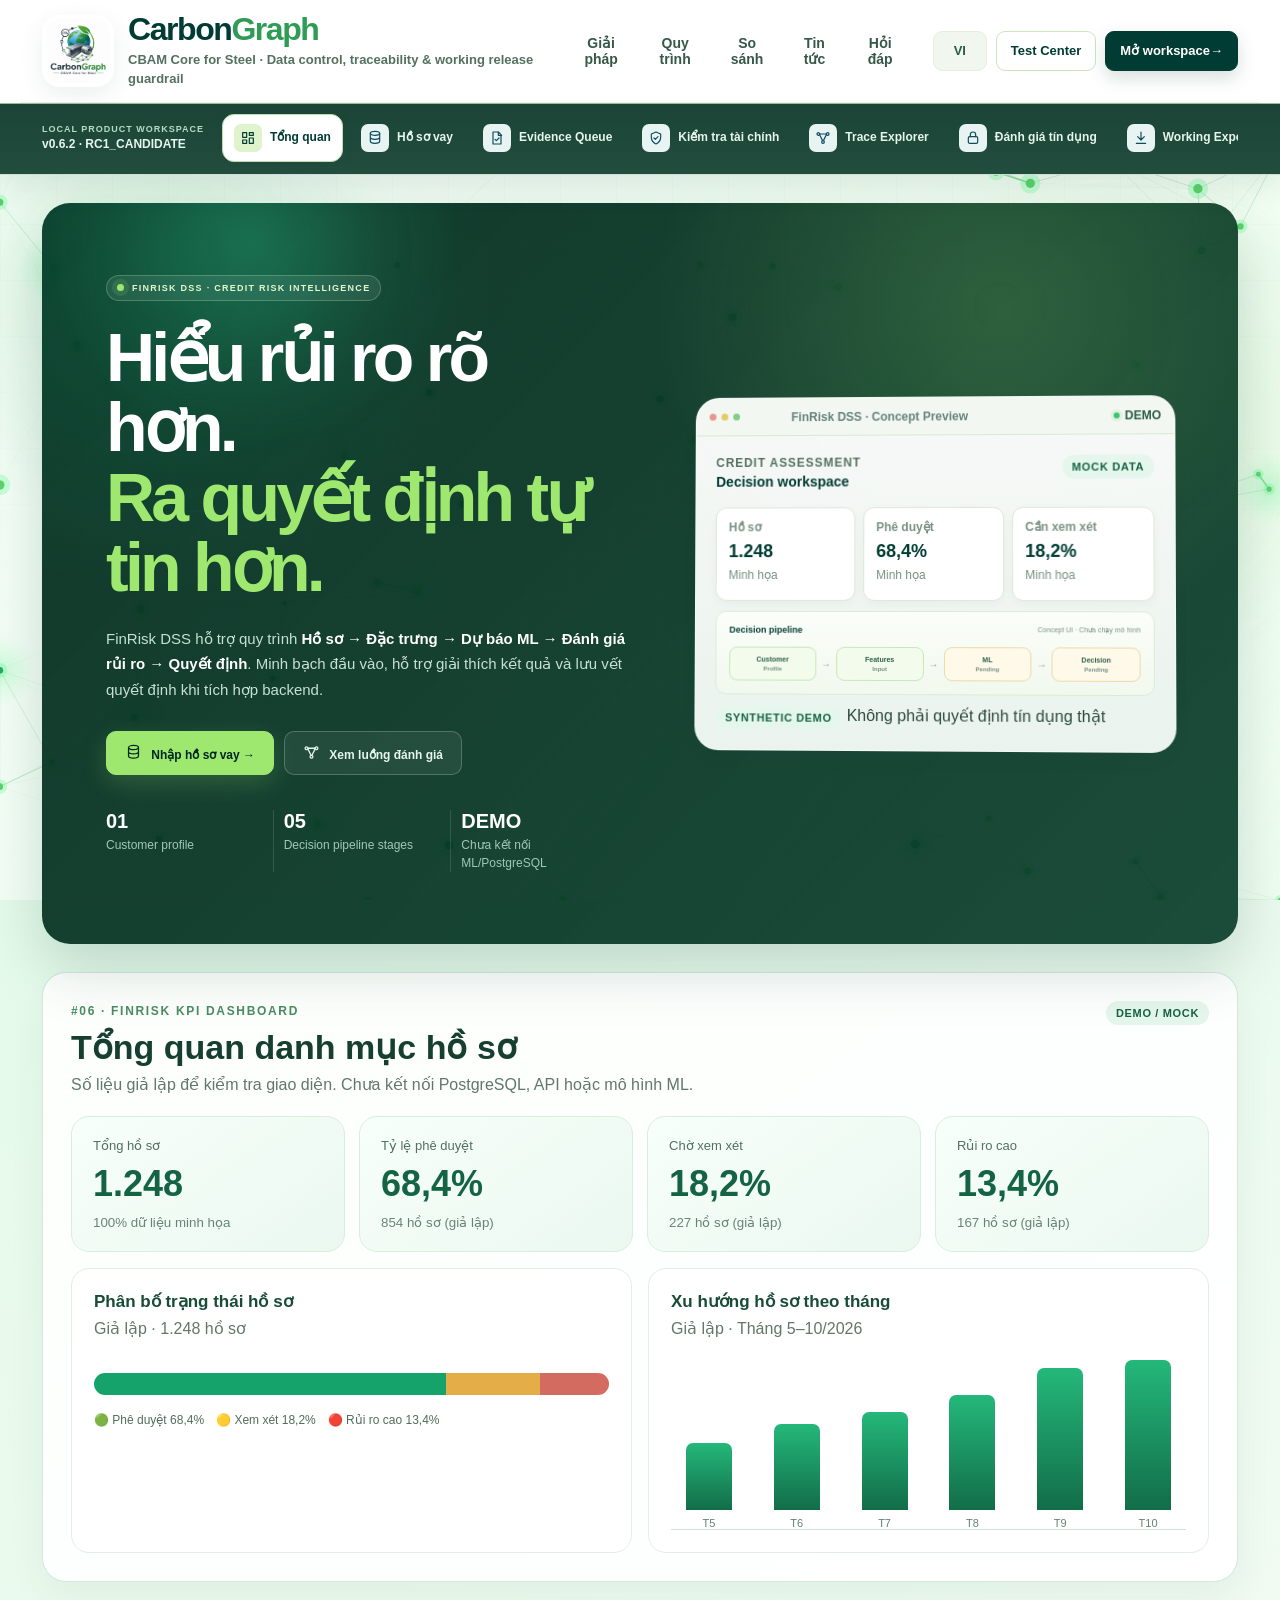
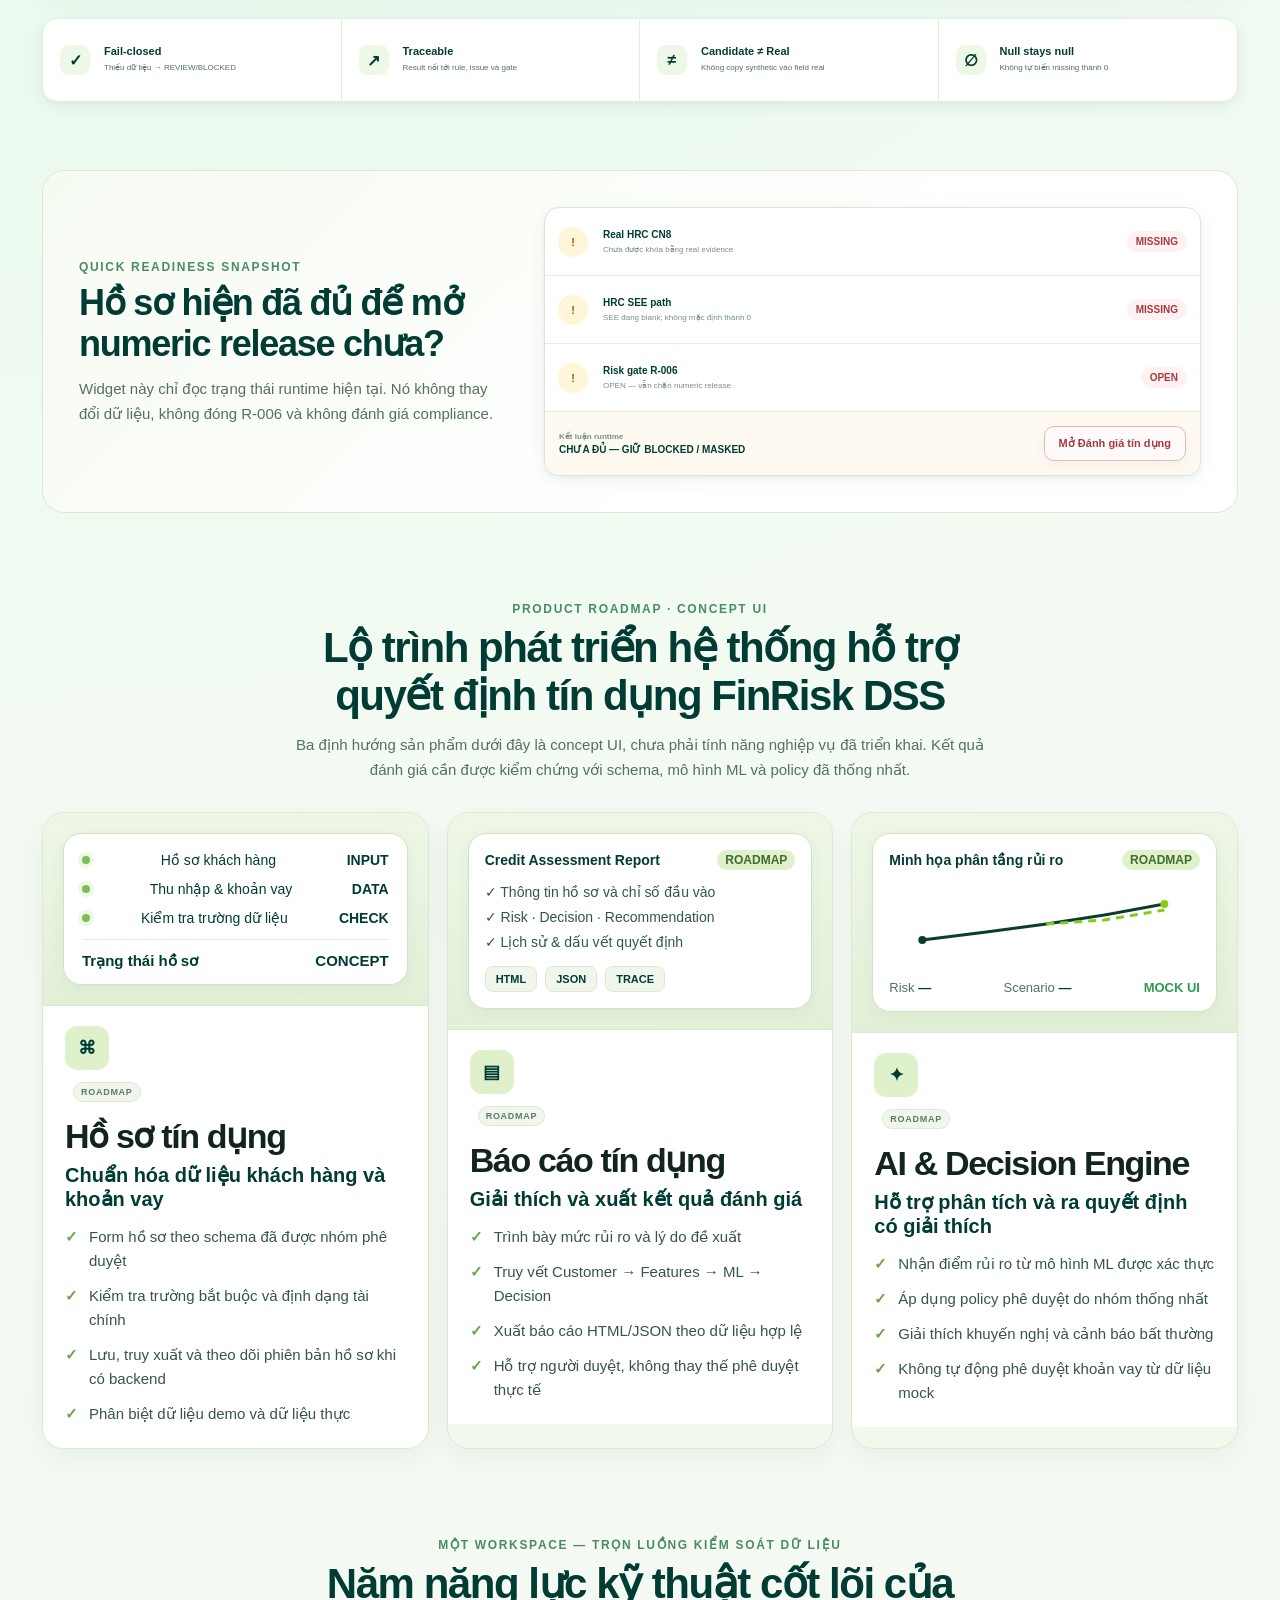
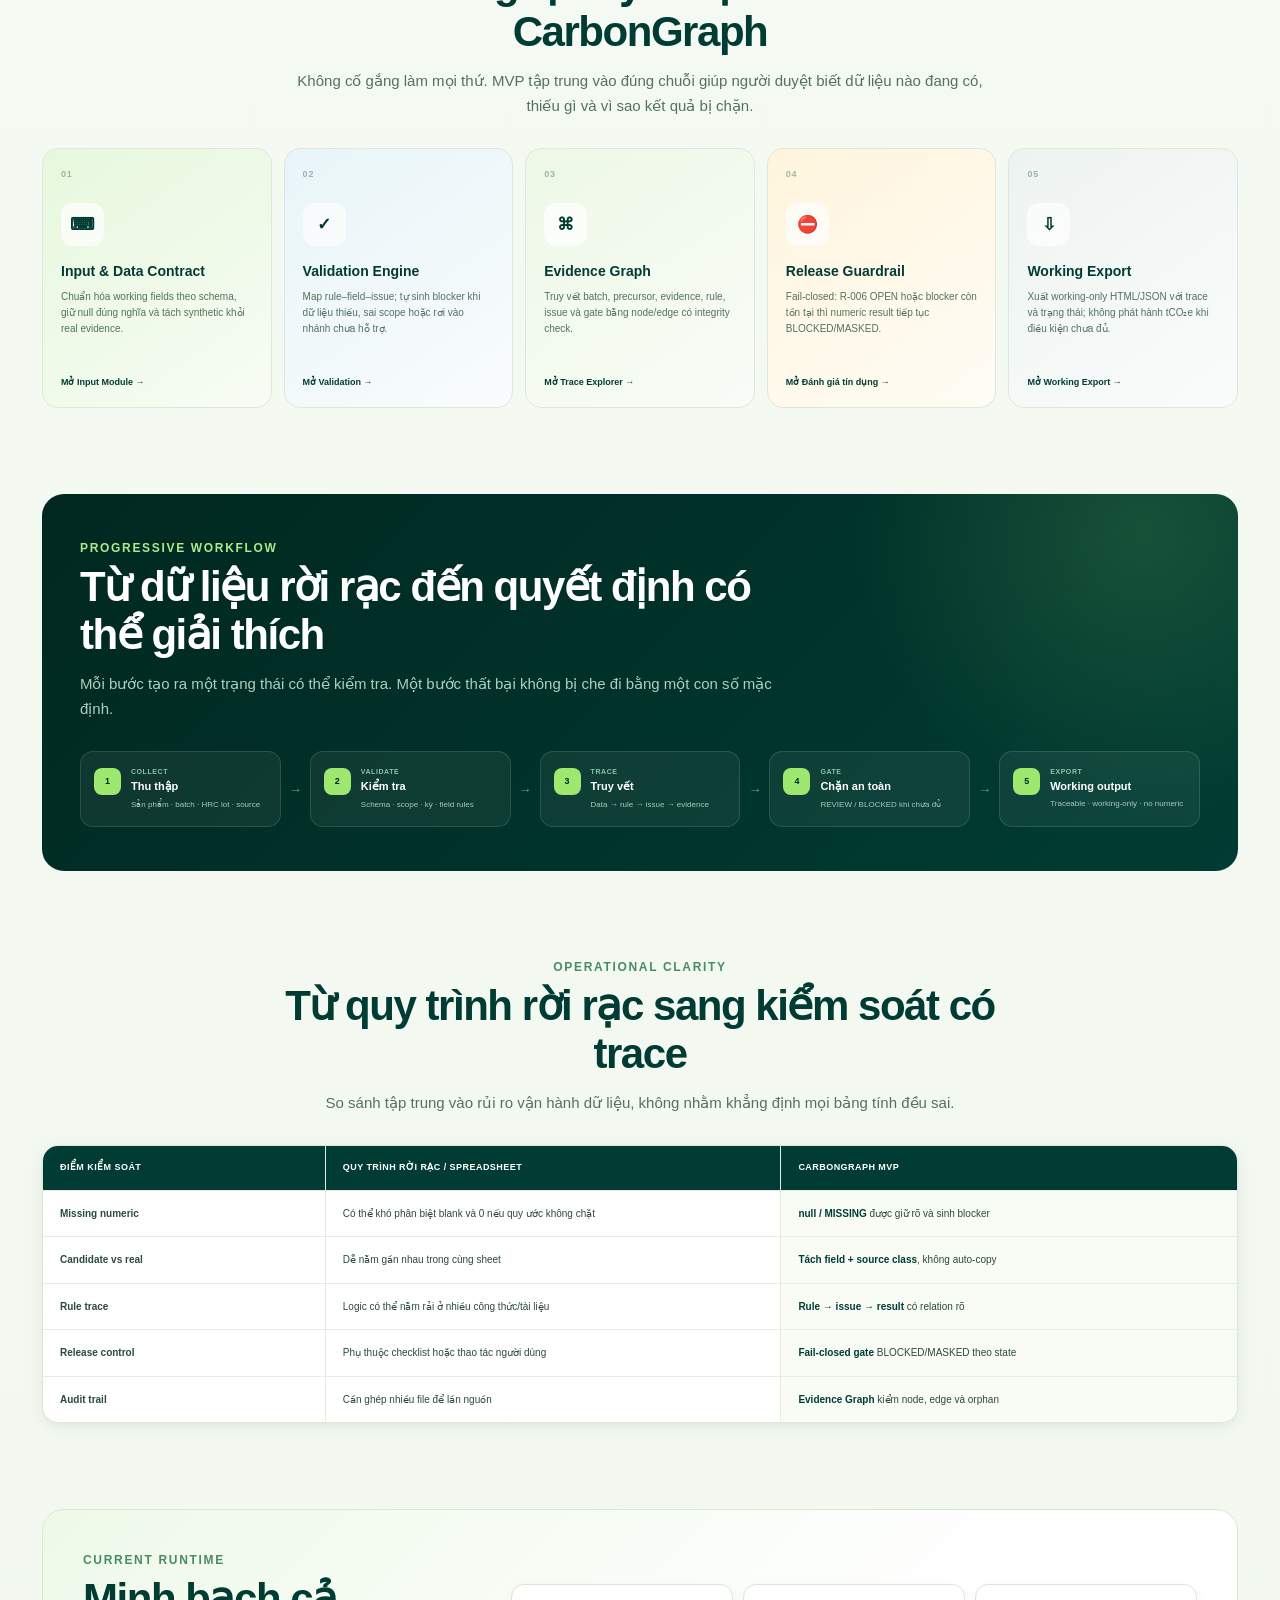
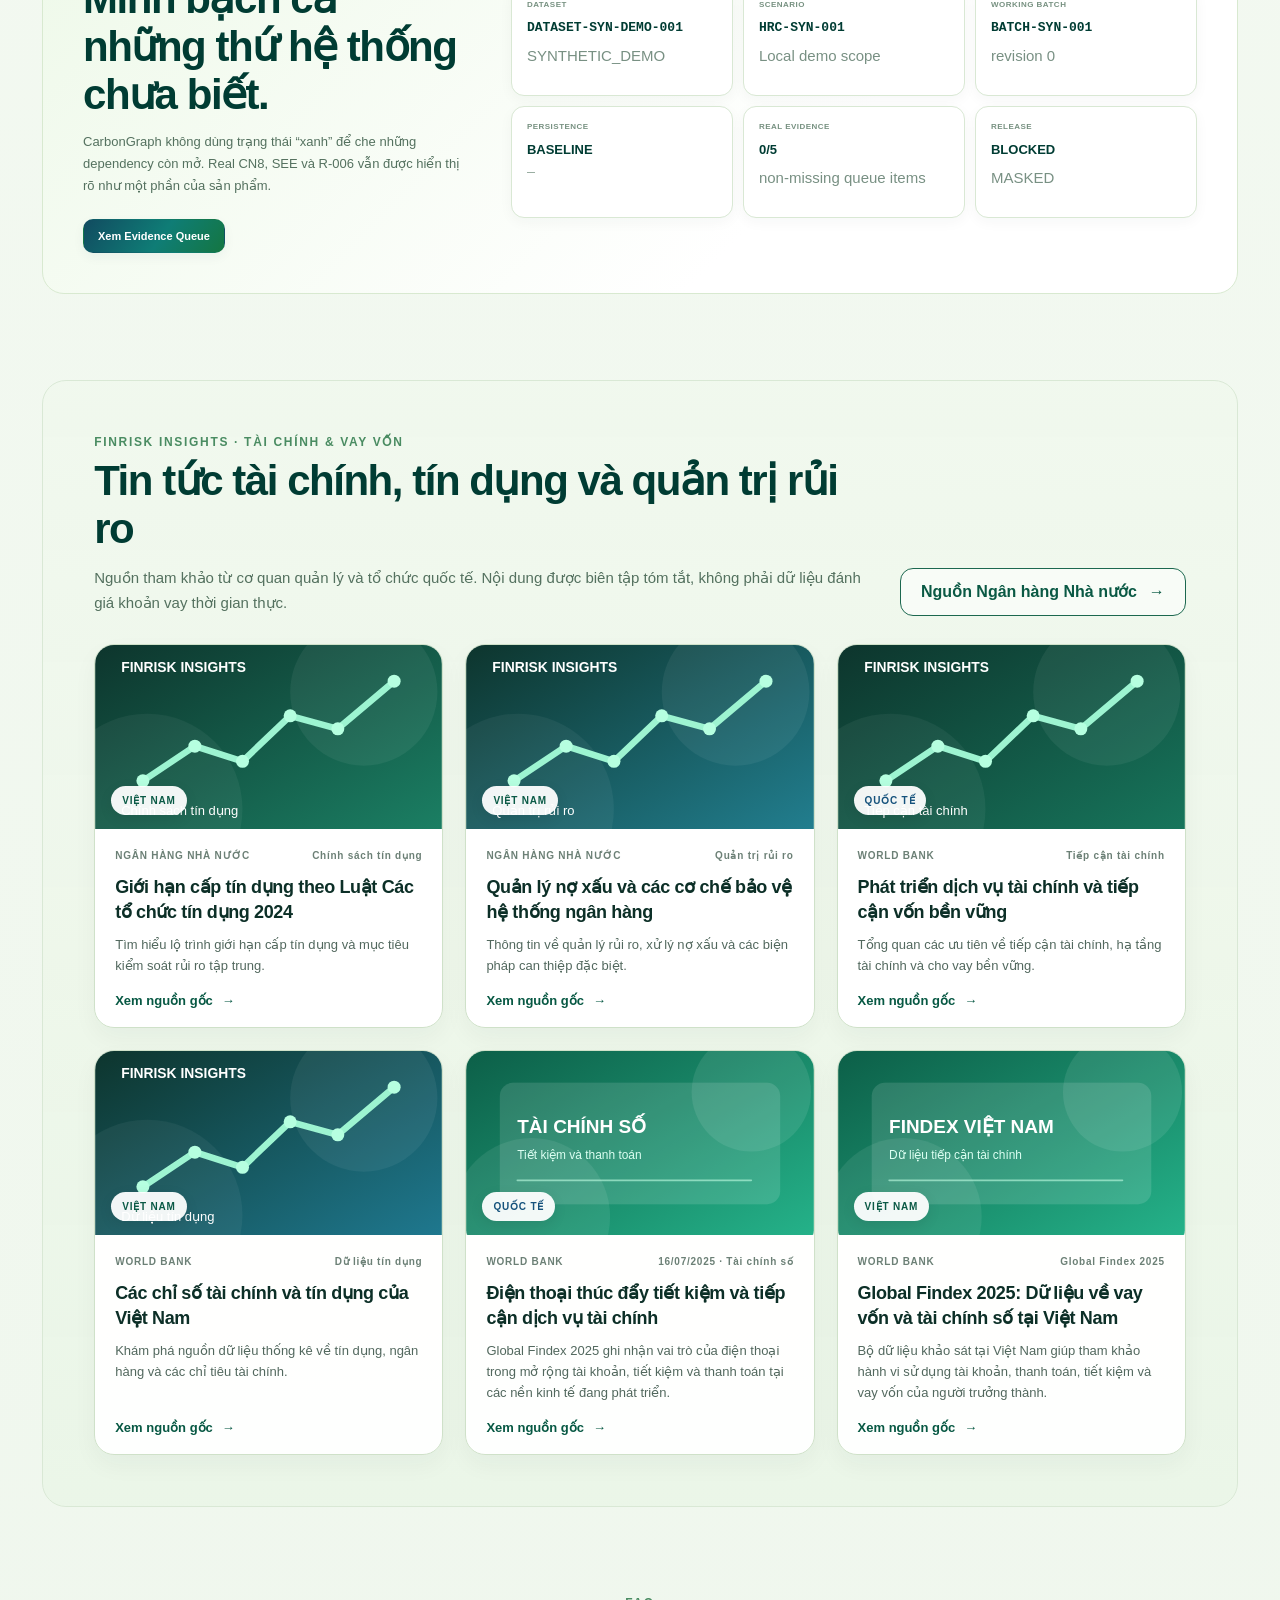
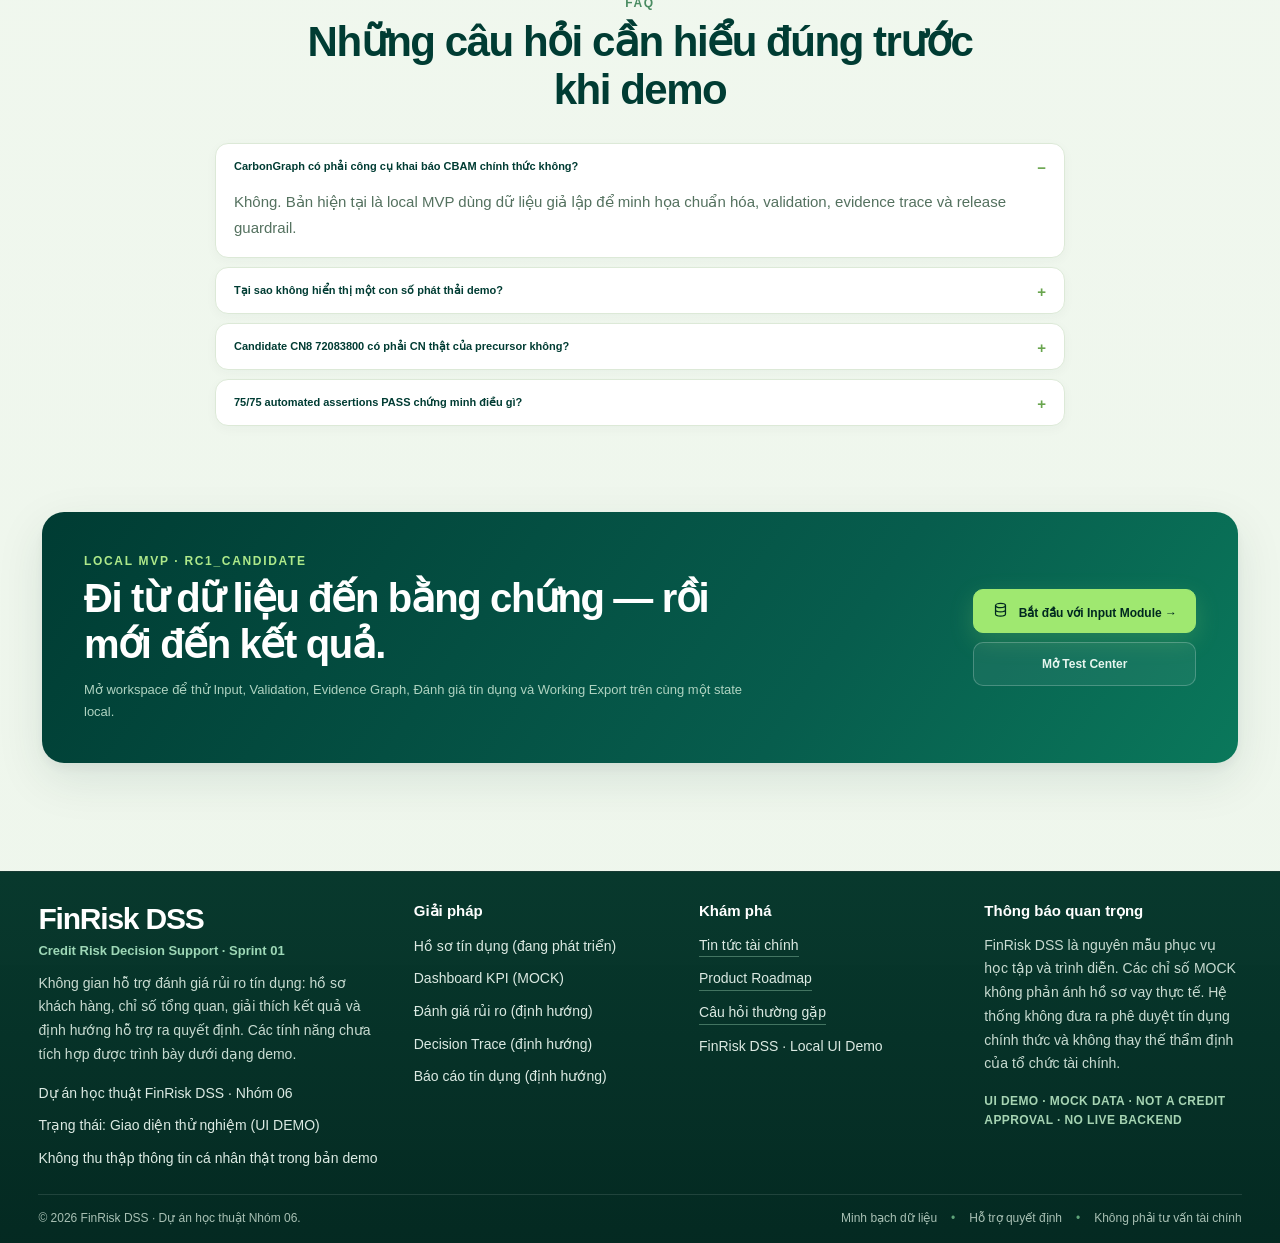
==== commit e3f3b525: "Triển khai giao diện đánh giá tín dụng bằng dữ liệu MOCK (#12) - Chuyển tab Release Gate thành Đánh " ====
--- a/CarbonGraph_MVP_Source_v0.6.2_UI-Refresh08_LANG_NEWS_20260915/index.html
+++ b/CarbonGraph_MVP_Source_v0.6.2_UI-Refresh08_LANG_NEWS_20260915/index.html
@@ -143,6 +143,7 @@
   <script src="src/state.js"></script>
   <script src="src/ambient-graph.js"></script>
   <script src="src/finrisk-loan.js"></script>
+  <script src="src/finrisk-decision-mock.js"></script>
   <script src="src/app.js"></script>
   <script src="src/i18n.js"></script>
 </body>
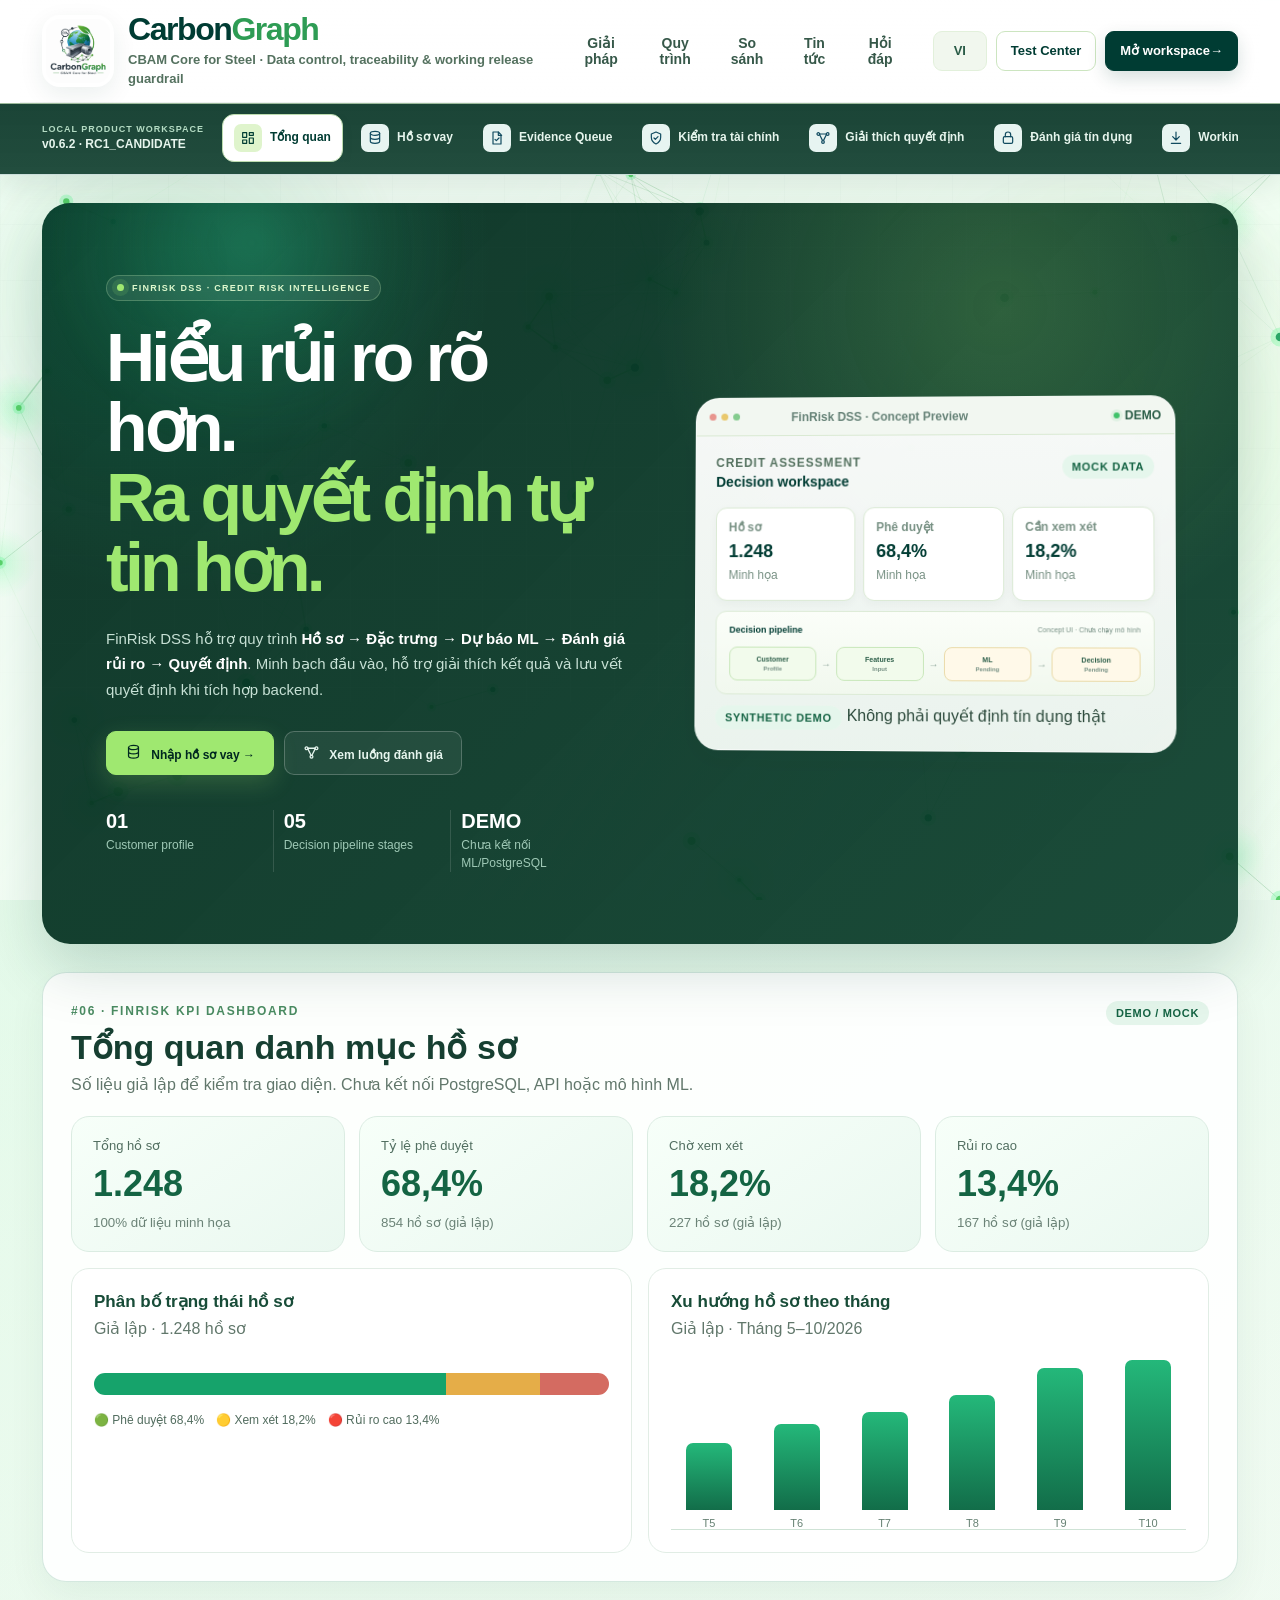
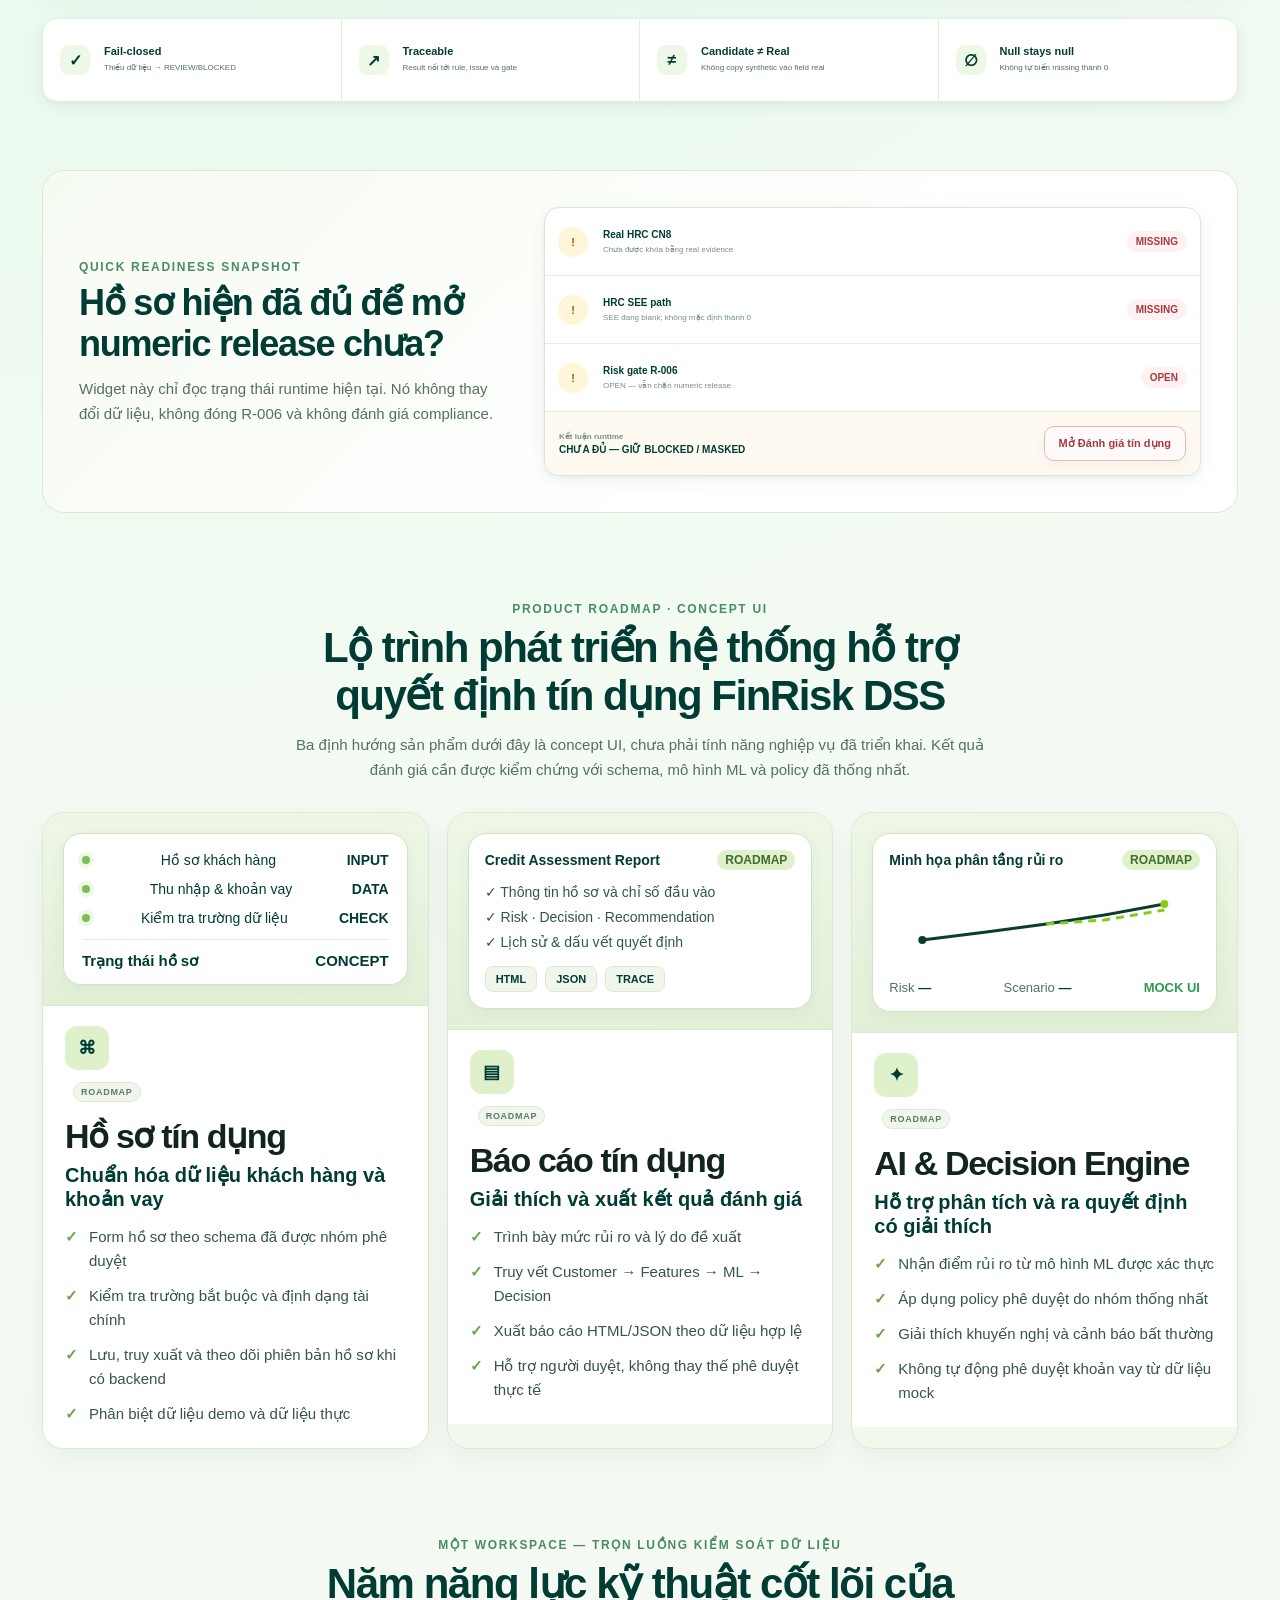
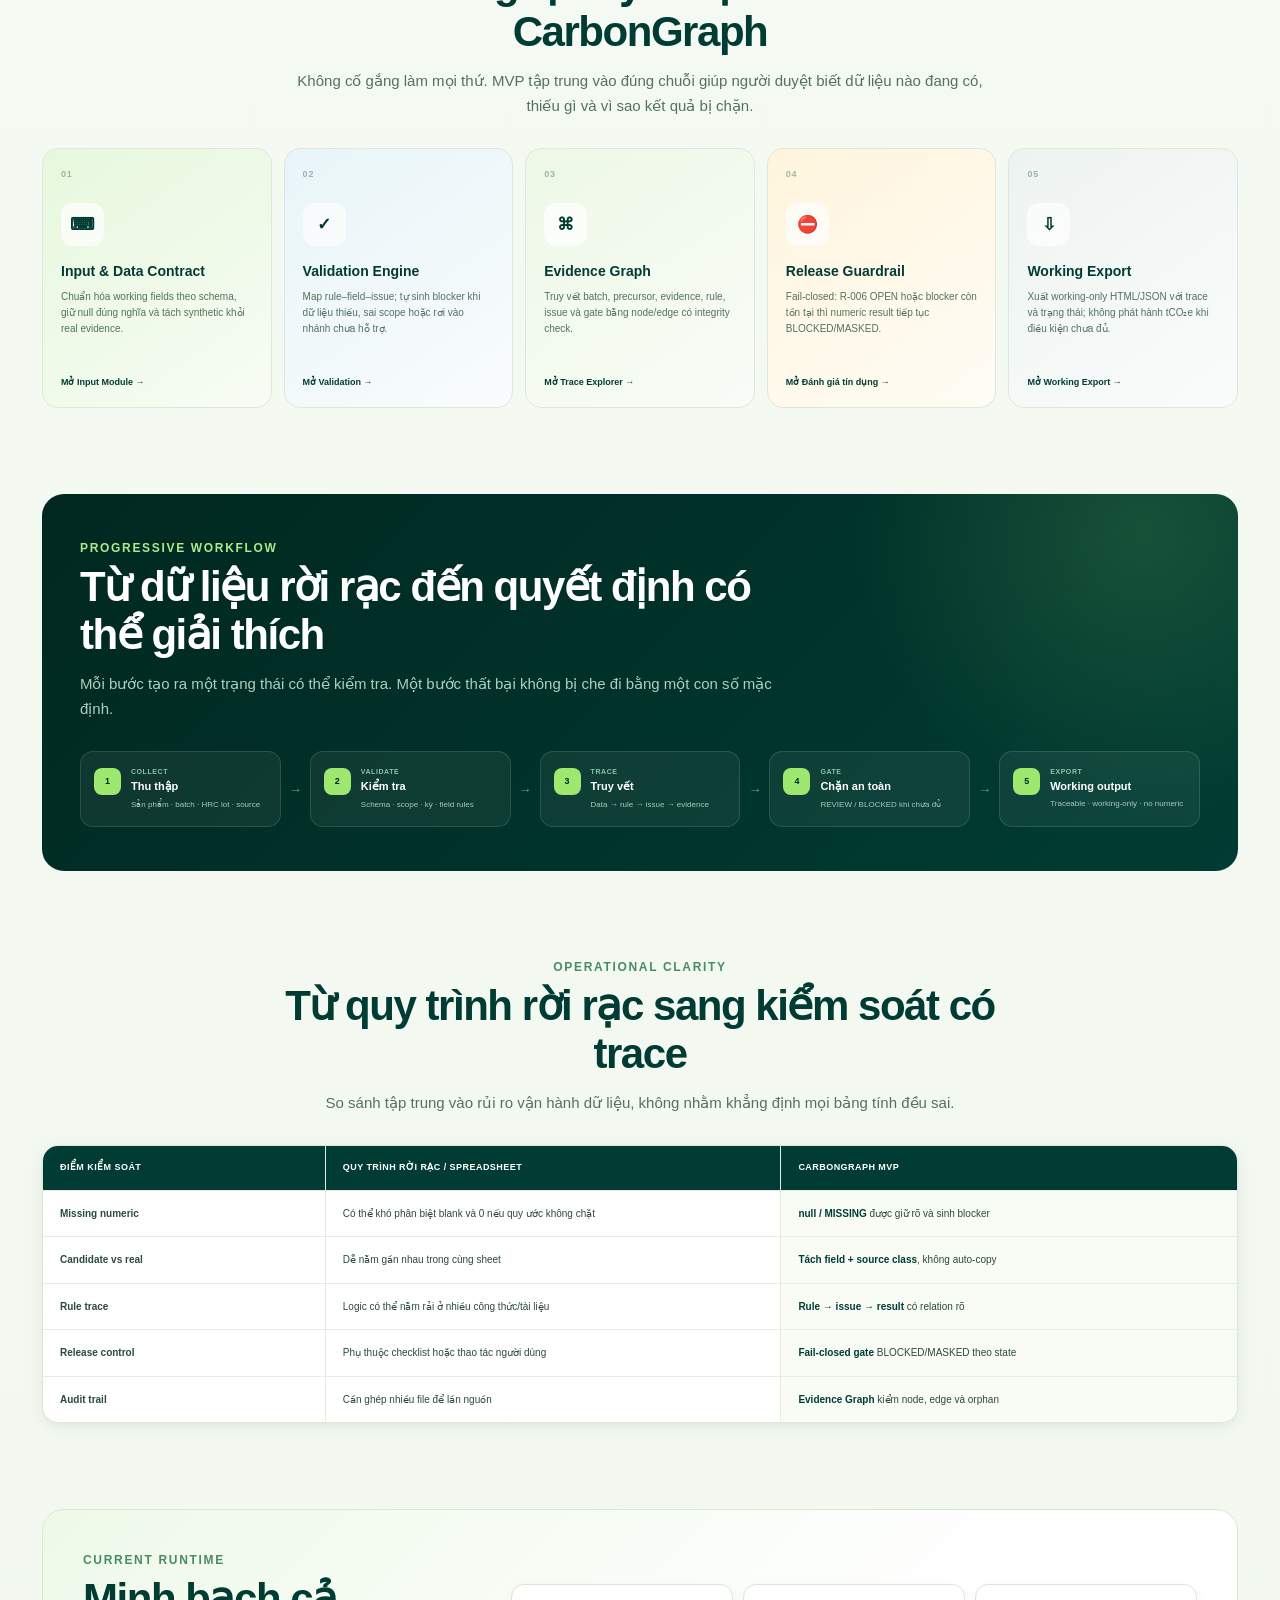
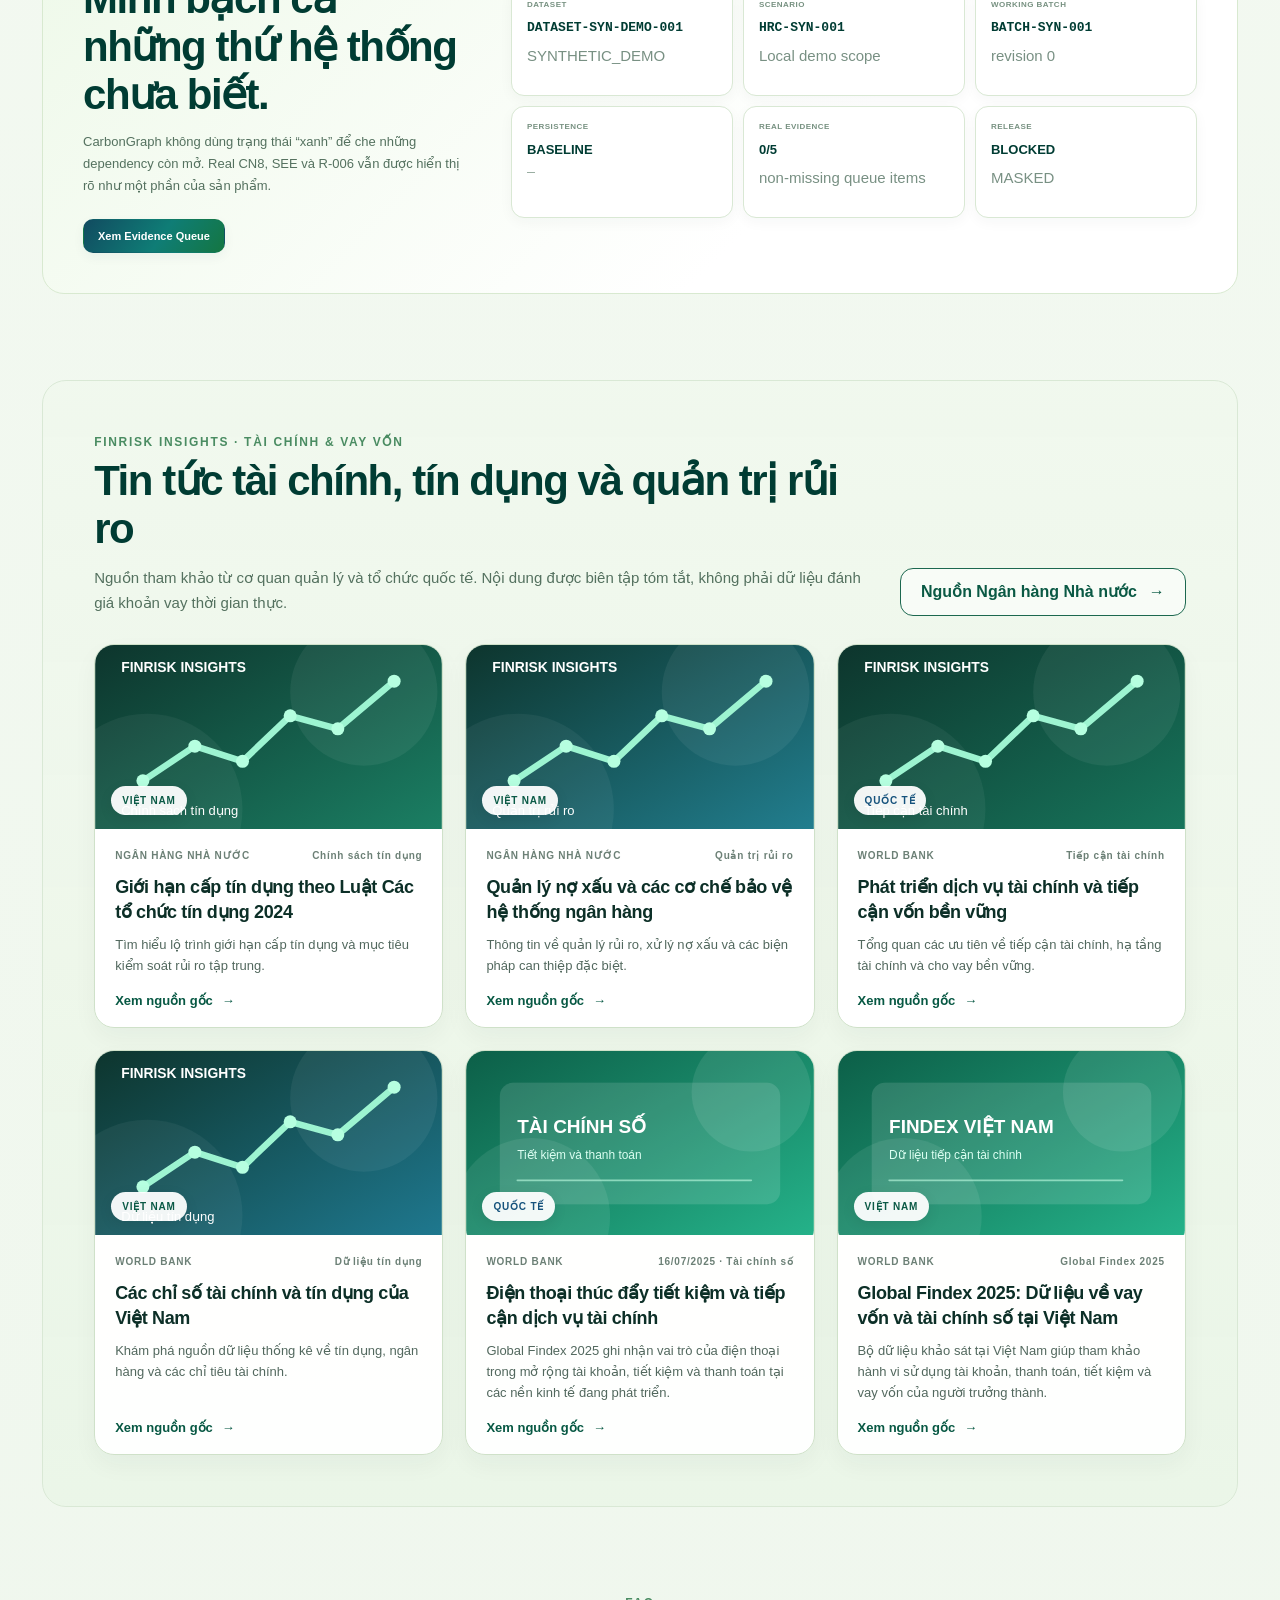
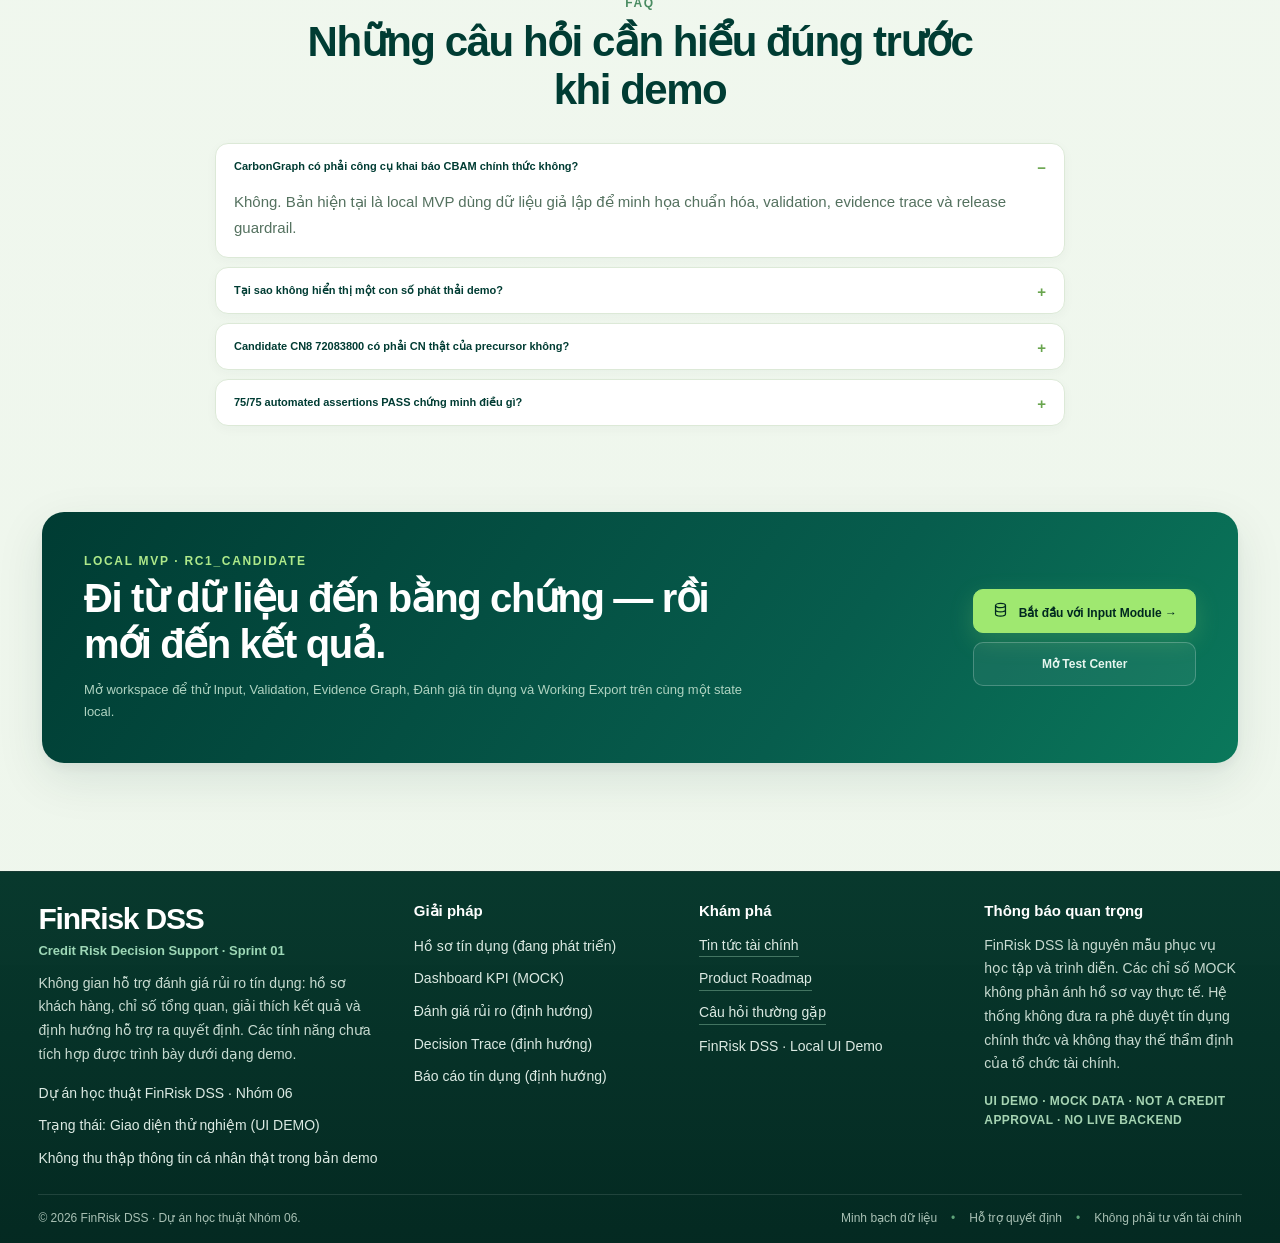
==== commit dede348a: "Triển khai giao diện giải thích quyết định tín dụng (#11) - Chuyển tab Trace Explorer thành Giải thí" ====
--- a/CarbonGraph_MVP_Source_v0.6.2_UI-Refresh08_LANG_NEWS_20260915/index.html
+++ b/CarbonGraph_MVP_Source_v0.6.2_UI-Refresh08_LANG_NEWS_20260915/index.html
@@ -144,6 +144,7 @@
   <script src="src/ambient-graph.js"></script>
   <script src="src/finrisk-loan.js"></script>
   <script src="src/finrisk-decision-mock.js"></script>
+  <script src="src/finrisk-decision-trace.js"></script>
   <script src="src/app.js"></script>
   <script src="src/i18n.js"></script>
 </body>
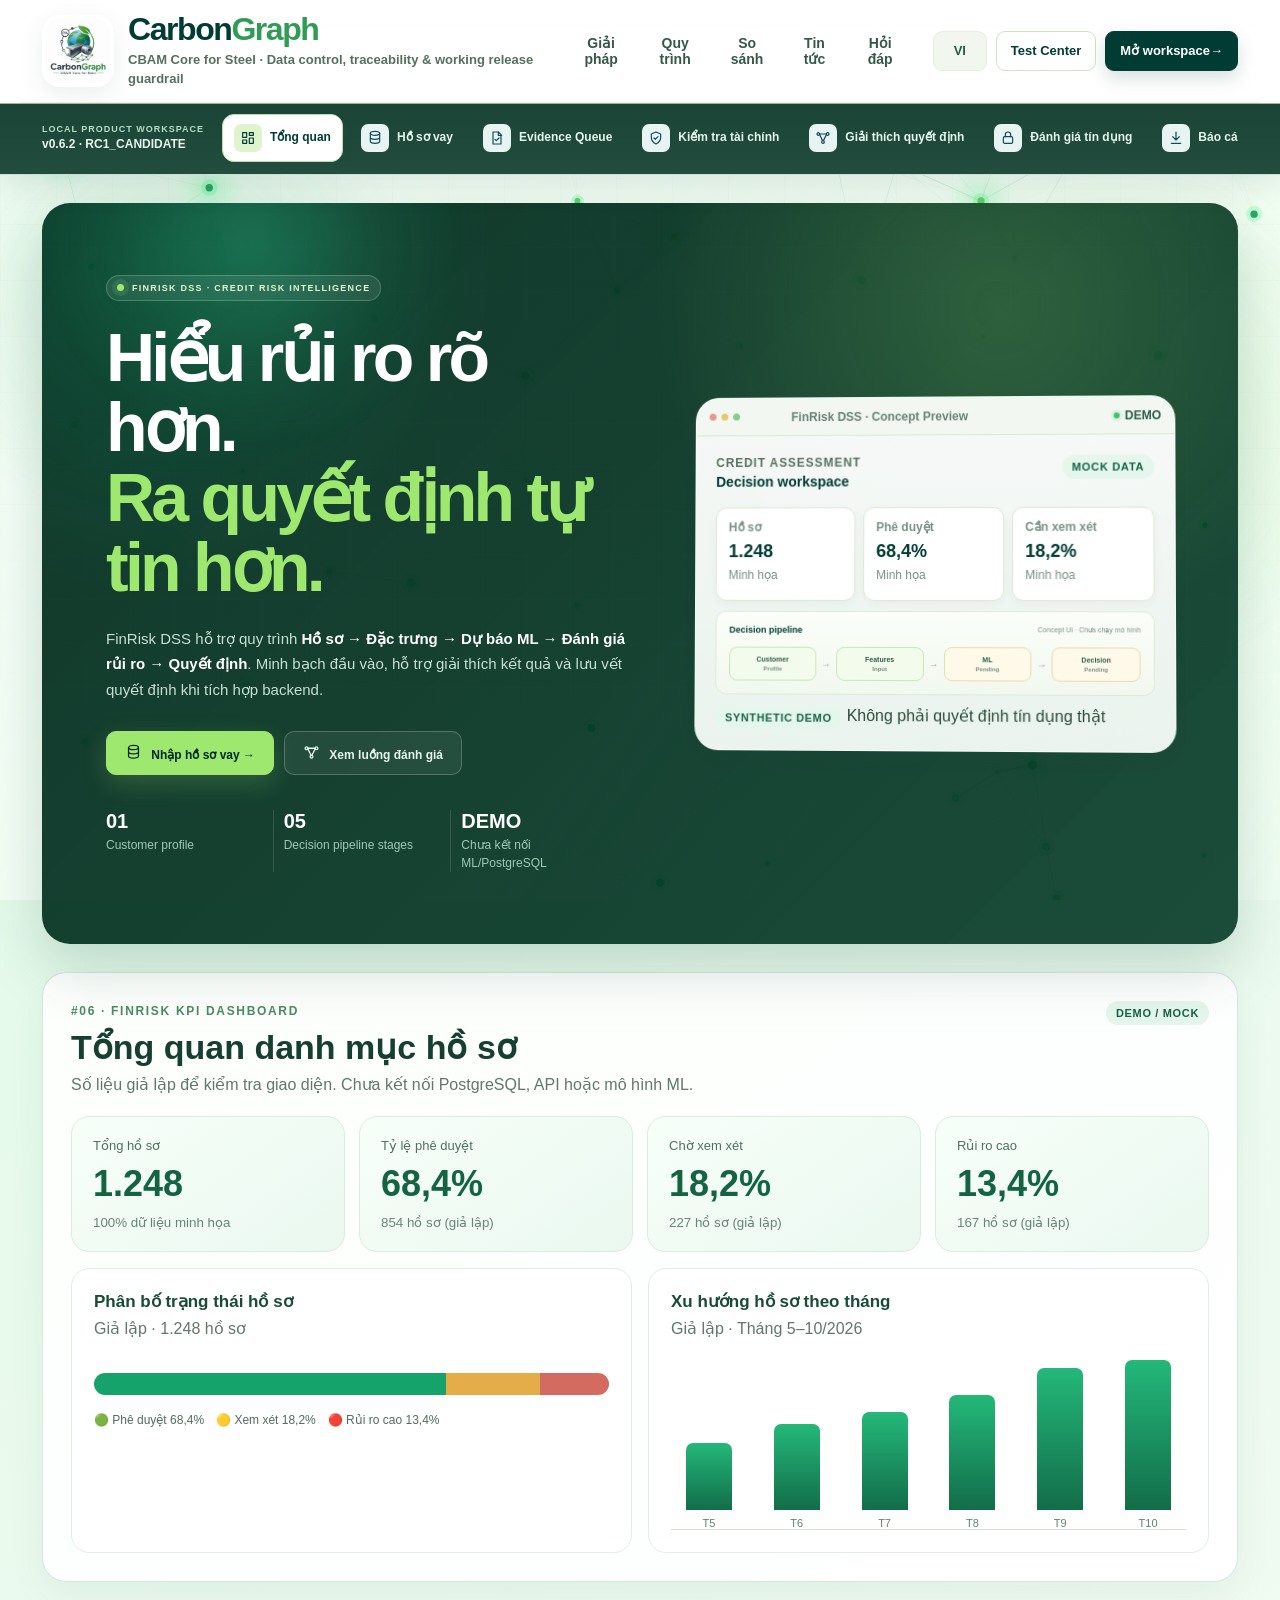
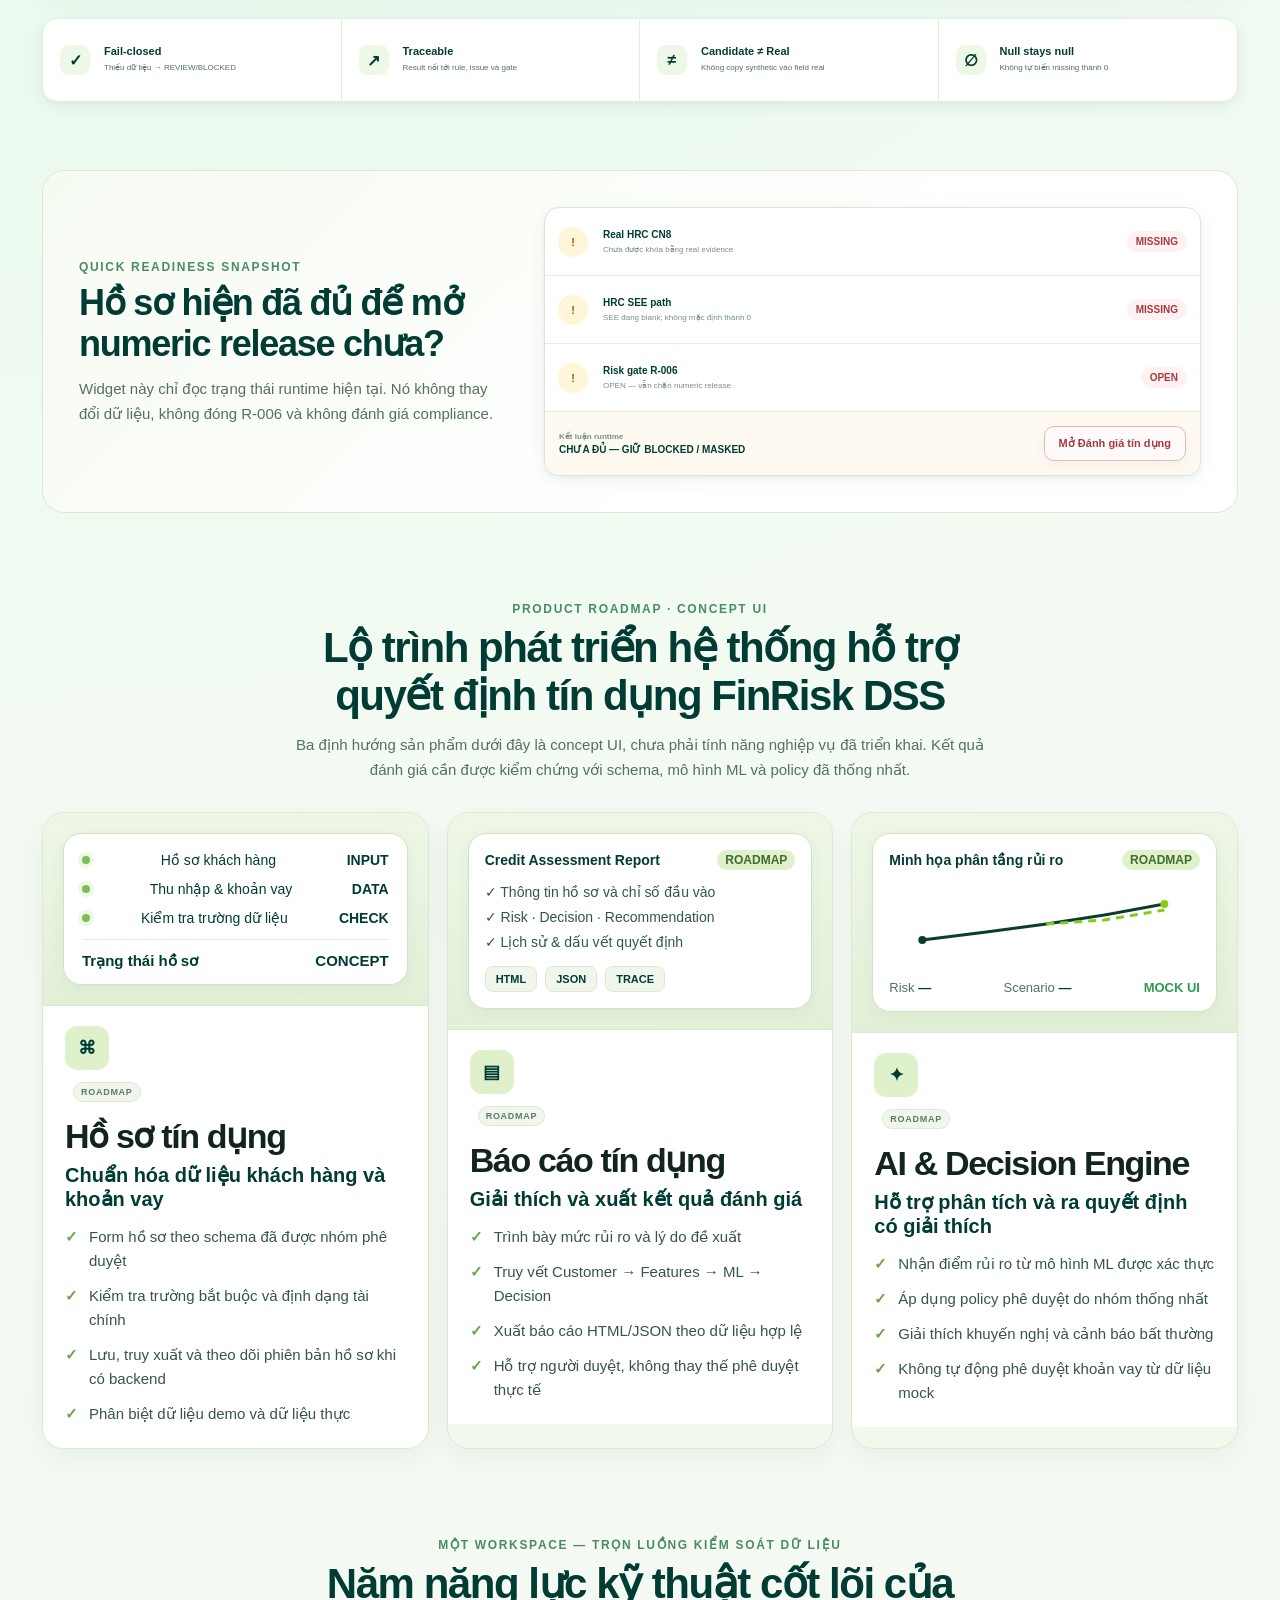
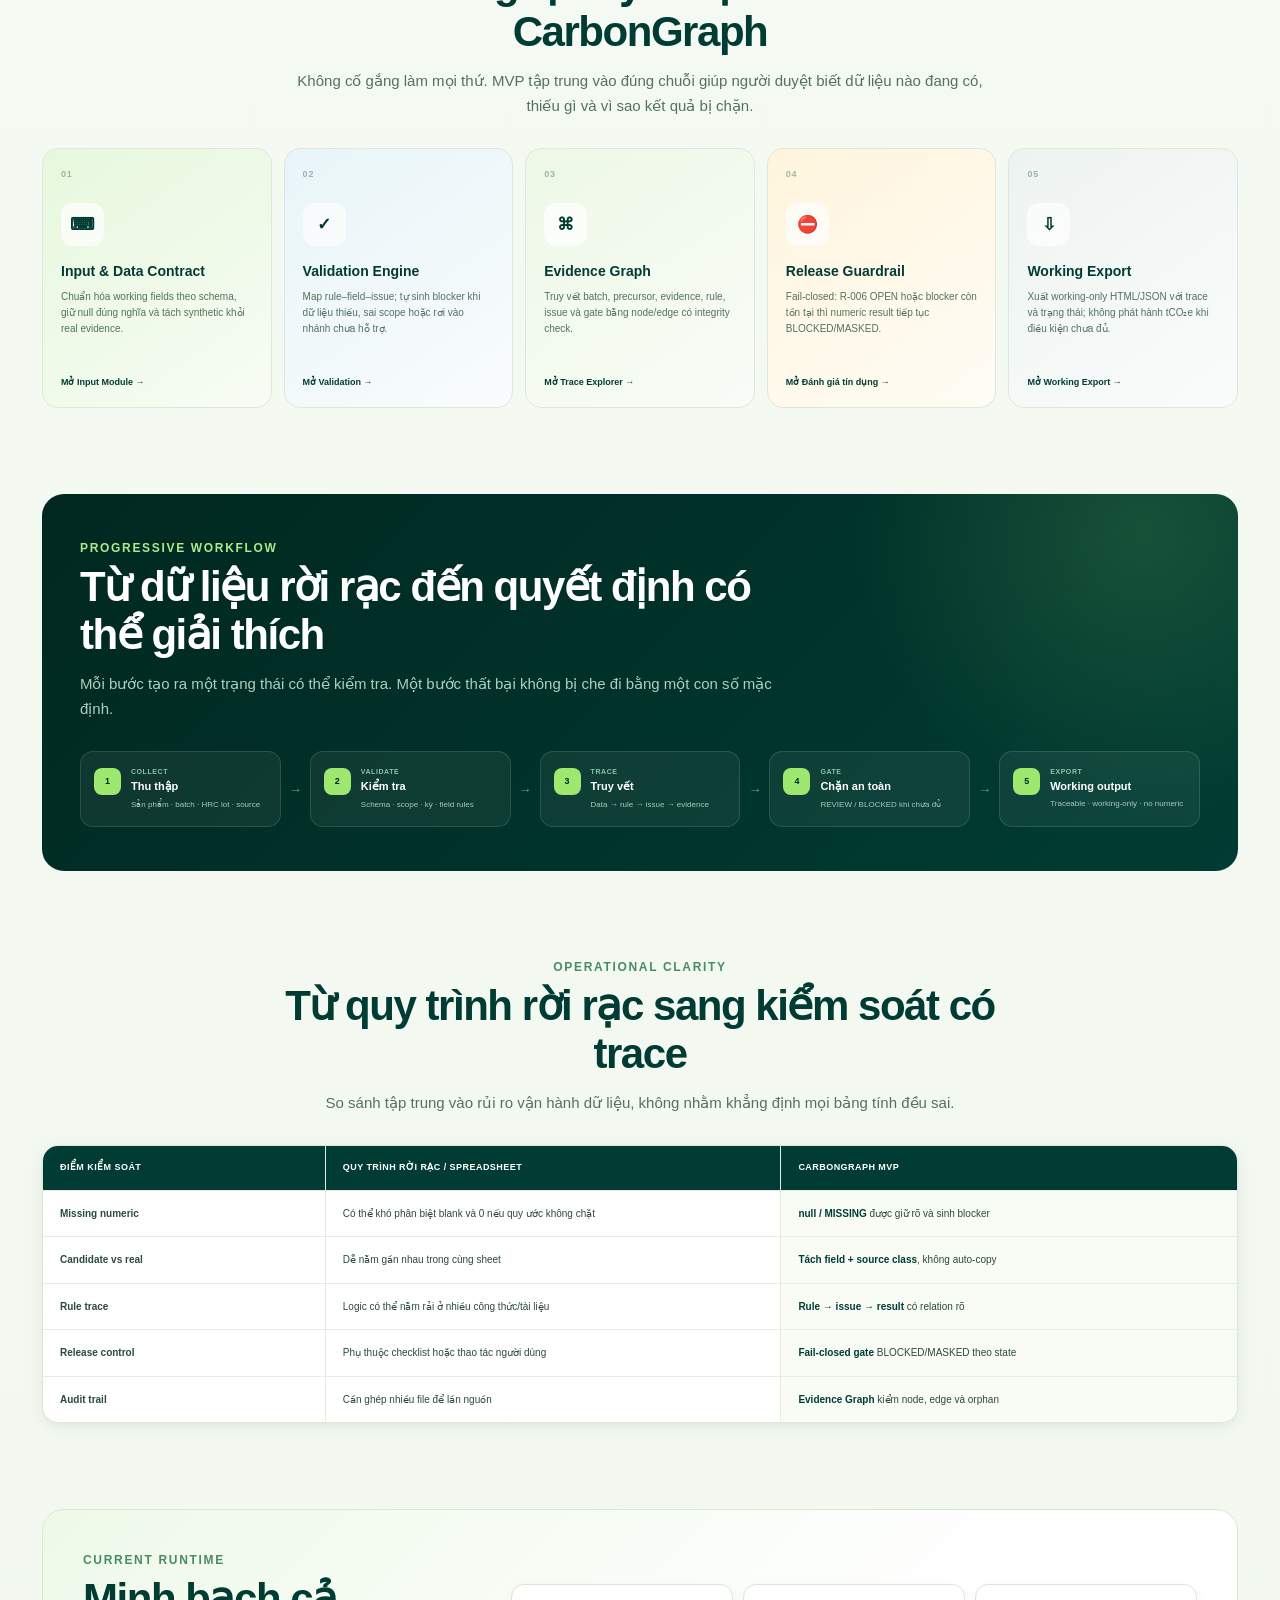
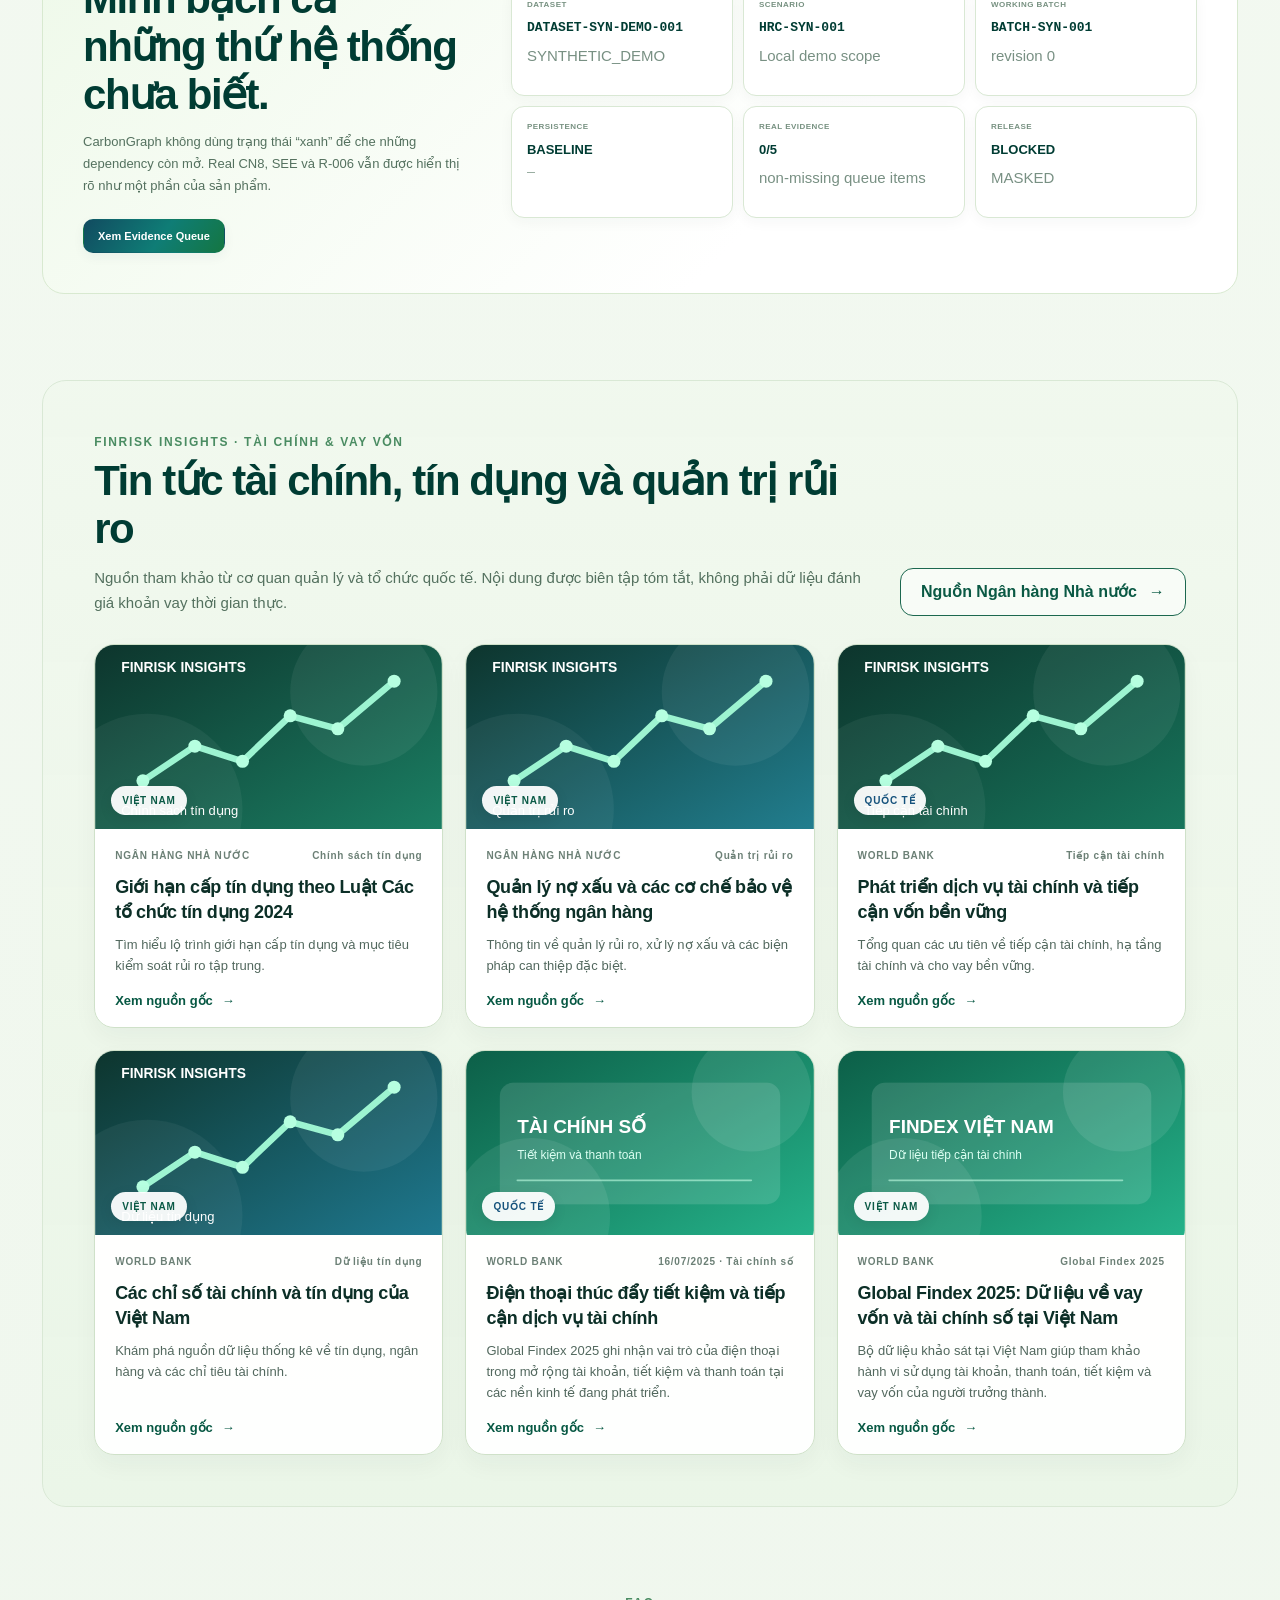
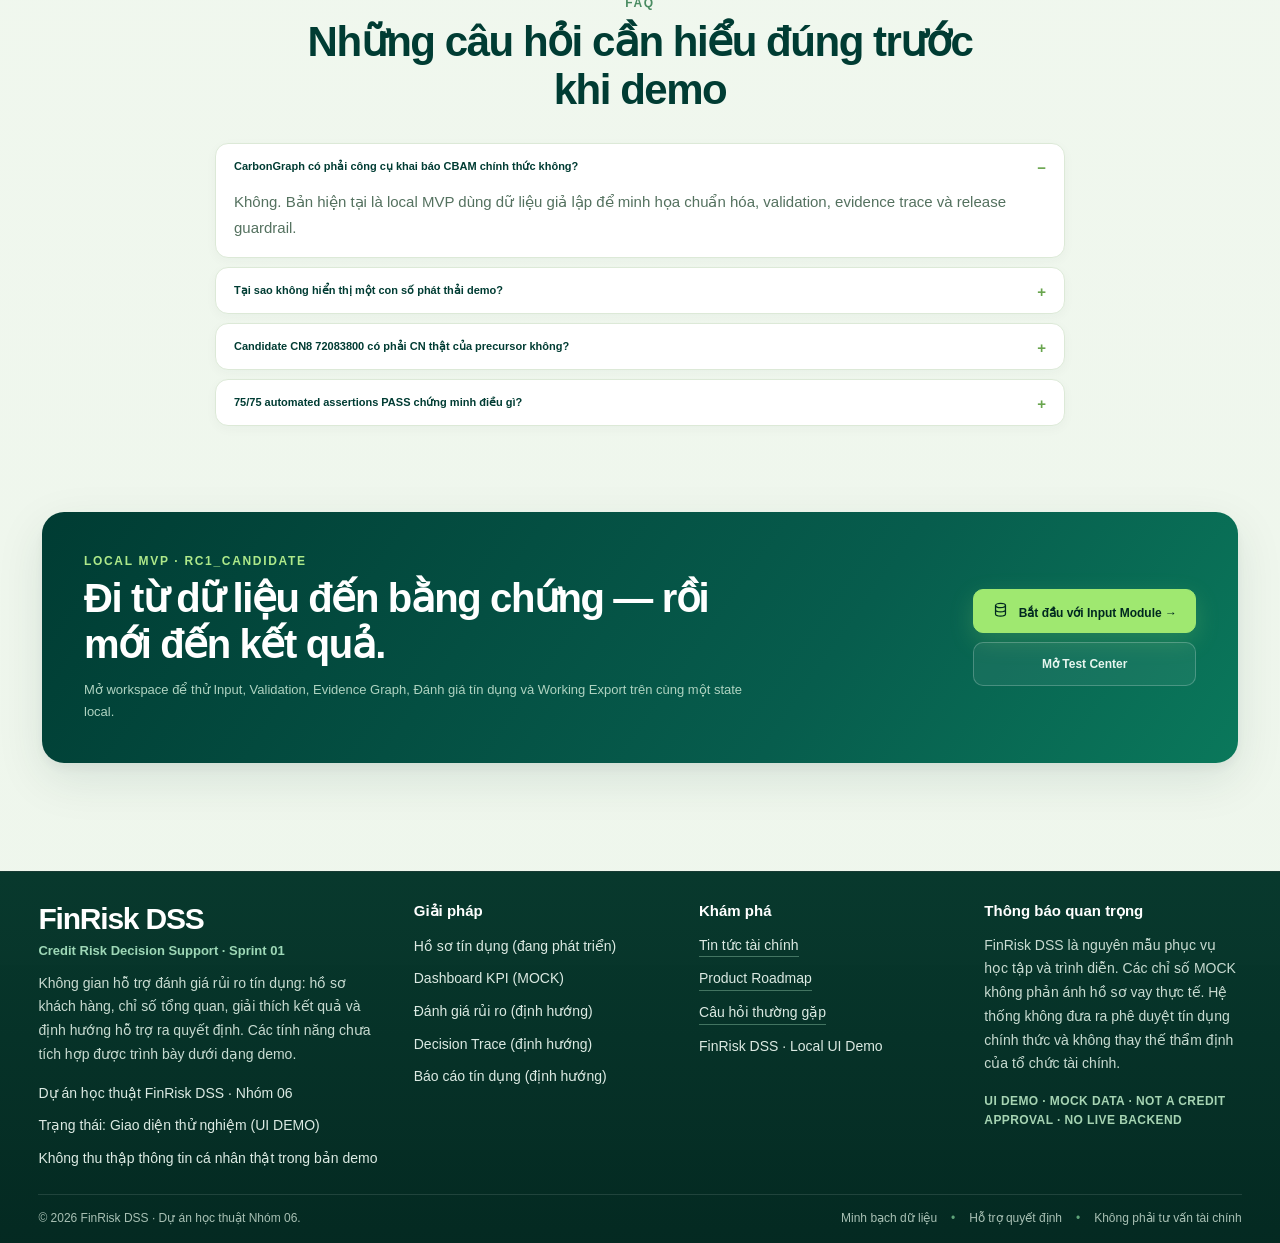
==== commit c4797e85: "Triển khai #13 báo cáo tín dụng MOCK và xuất HTML/JSON Đổi Working Export thành Báo cáo tín dụng; tổ" ====
--- a/CarbonGraph_MVP_Source_v0.6.2_UI-Refresh08_LANG_NEWS_20260915/index.html
+++ b/CarbonGraph_MVP_Source_v0.6.2_UI-Refresh08_LANG_NEWS_20260915/index.html
@@ -145,6 +145,7 @@
   <script src="src/finrisk-loan.js"></script>
   <script src="src/finrisk-decision-mock.js"></script>
   <script src="src/finrisk-decision-trace.js"></script>
+  <script src="src/finrisk-credit-report.js"></script>
   <script src="src/app.js"></script>
   <script src="src/i18n.js"></script>
 </body>
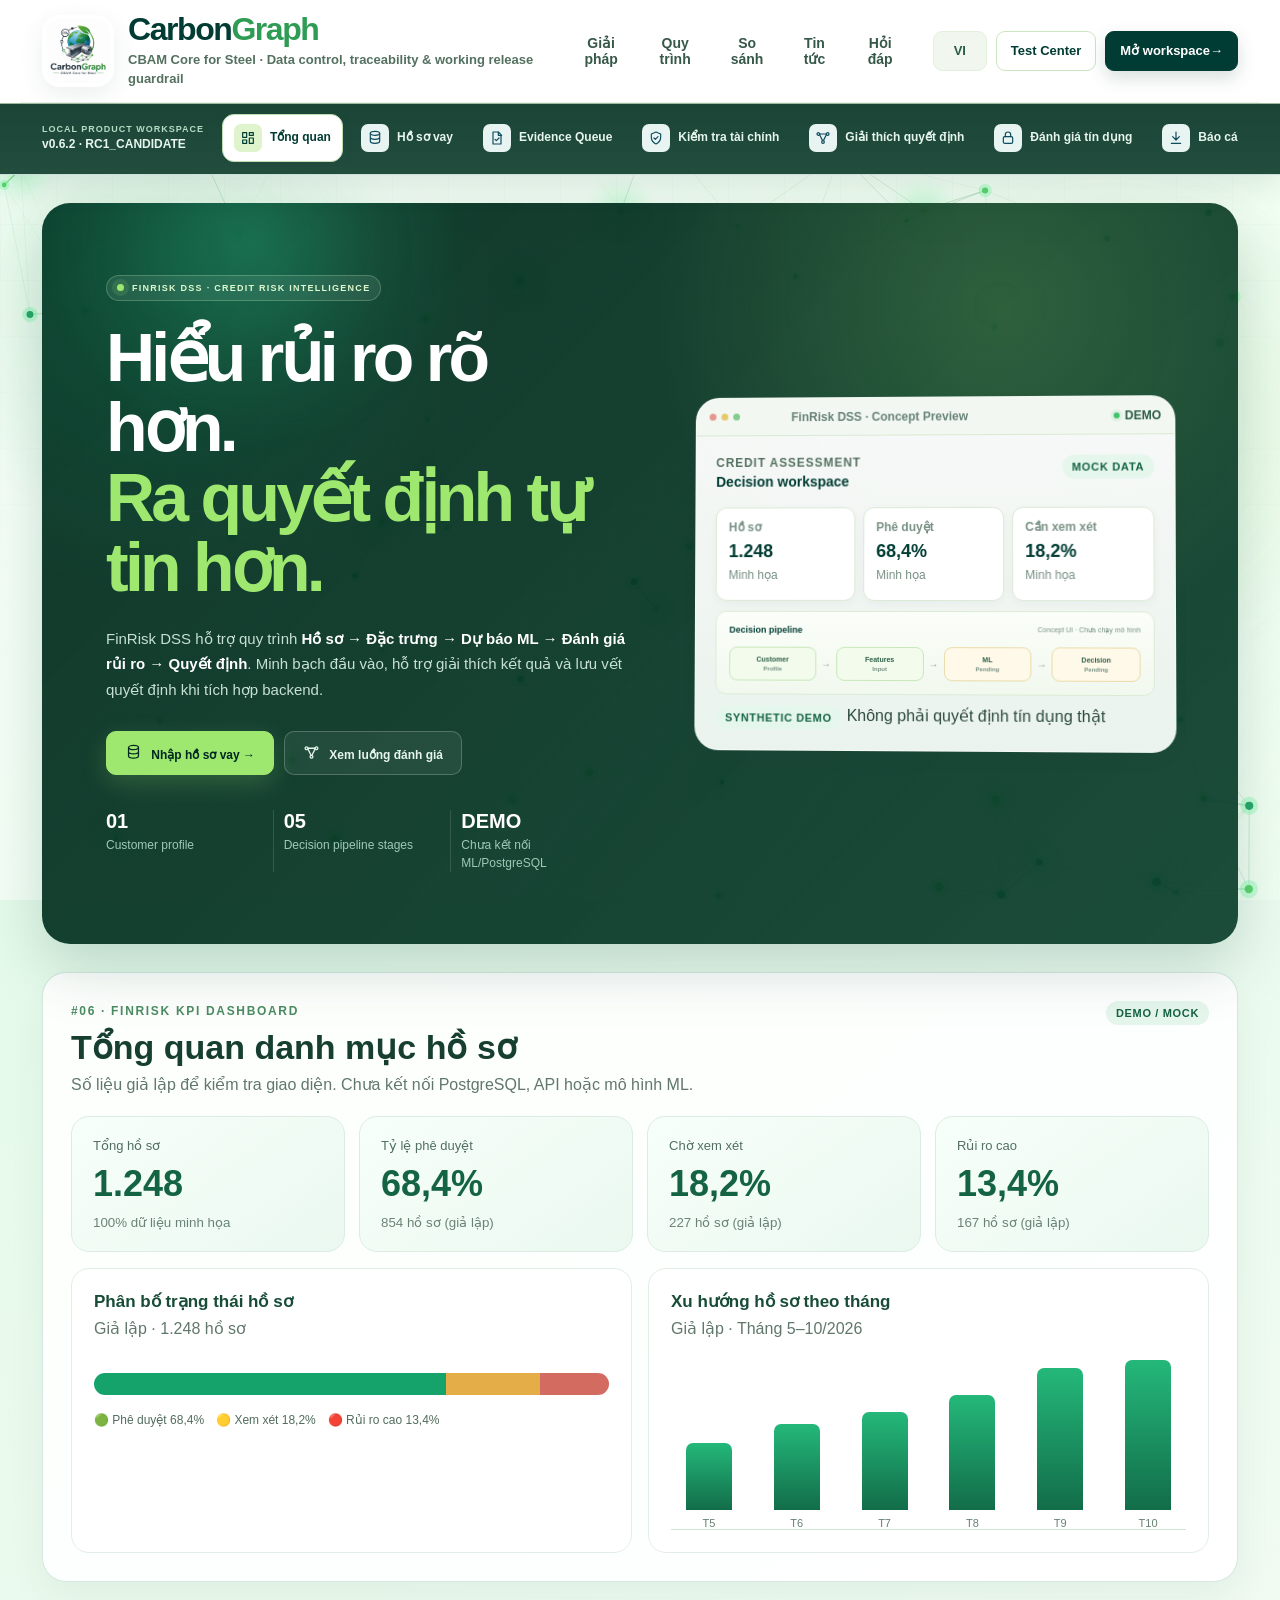
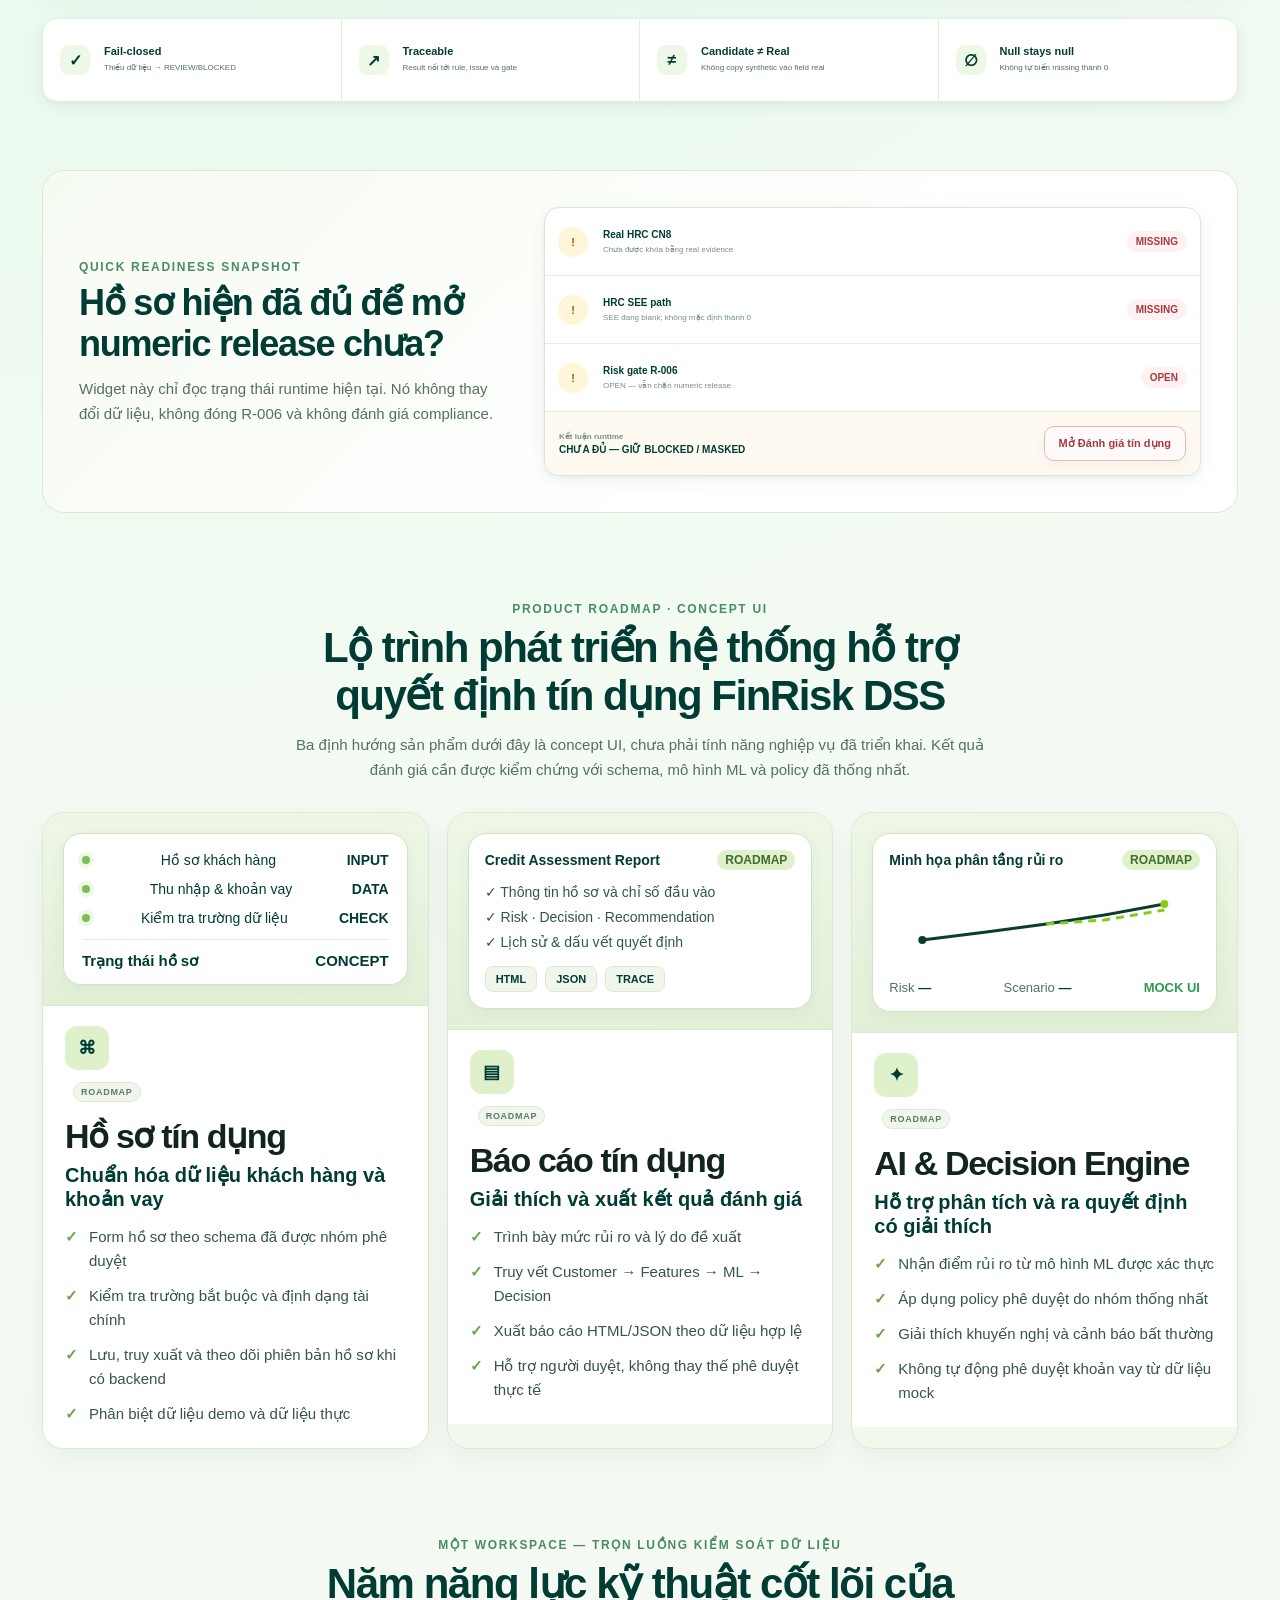
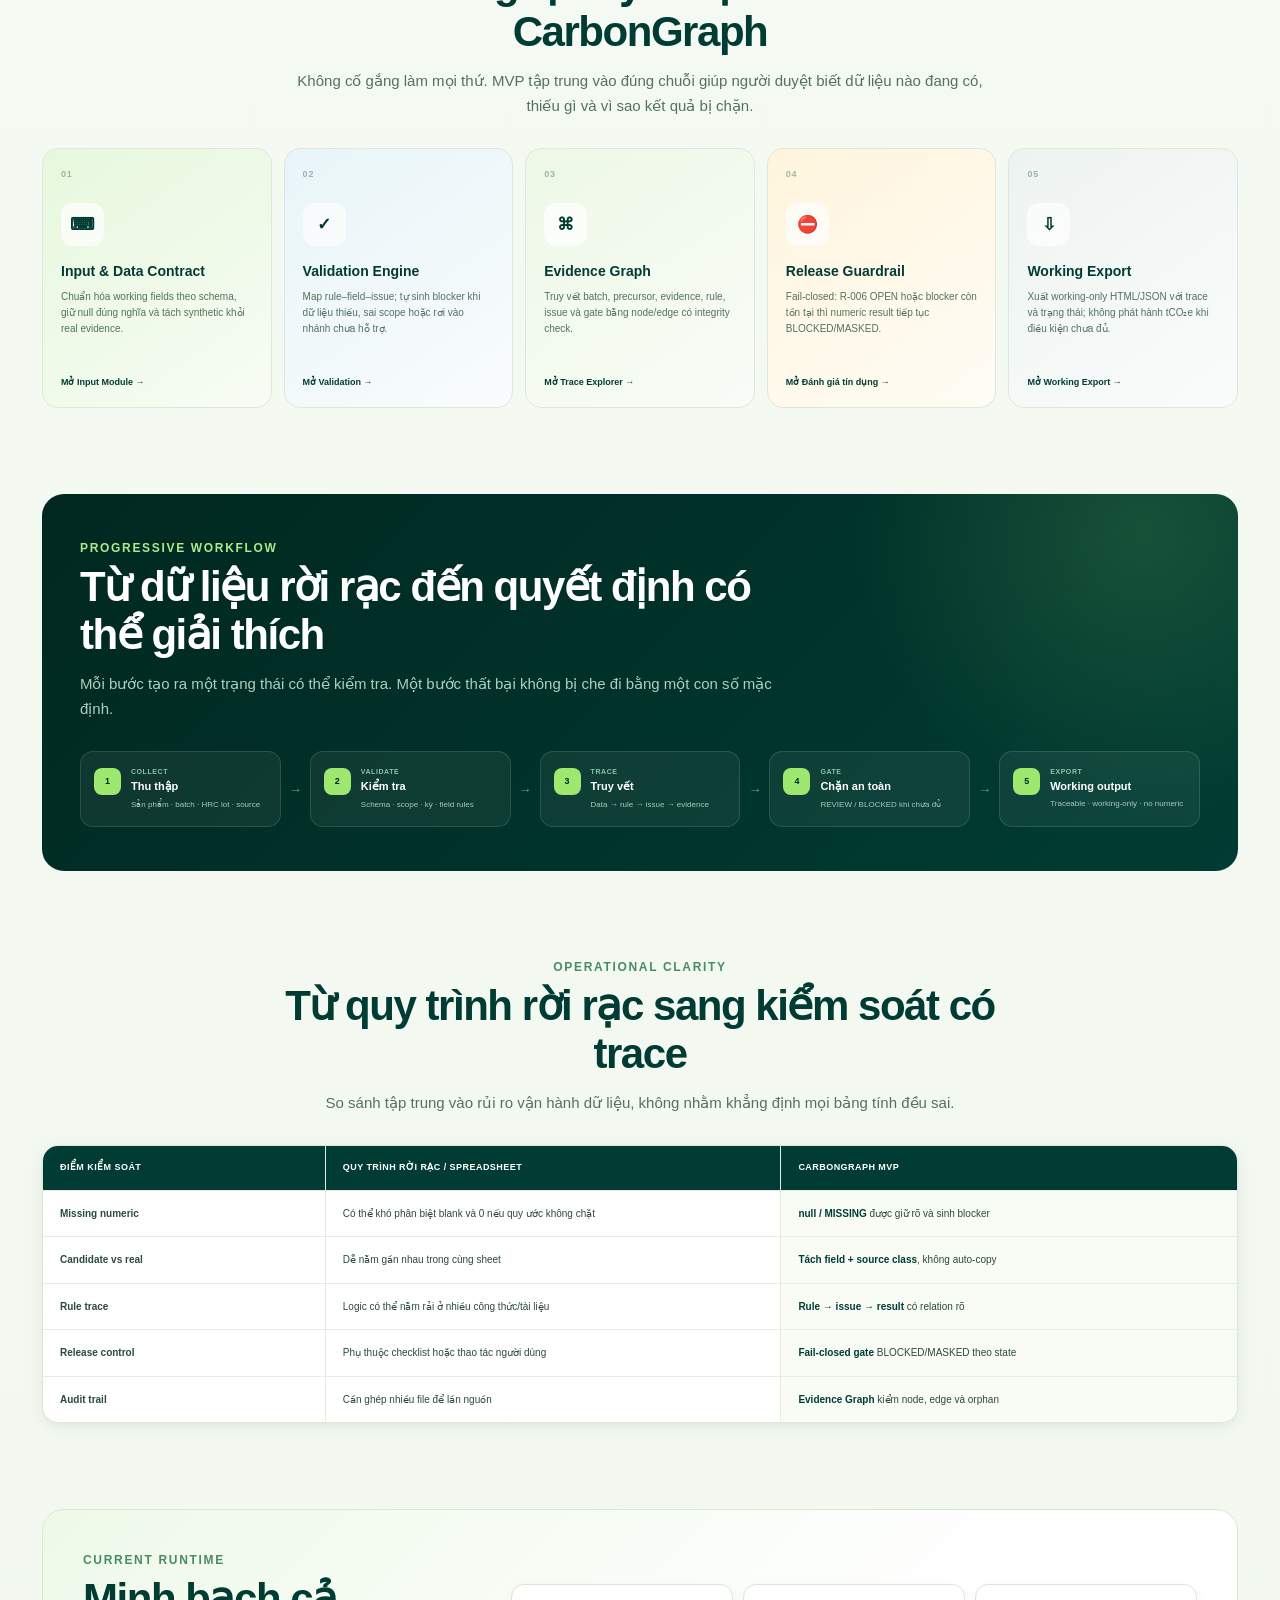
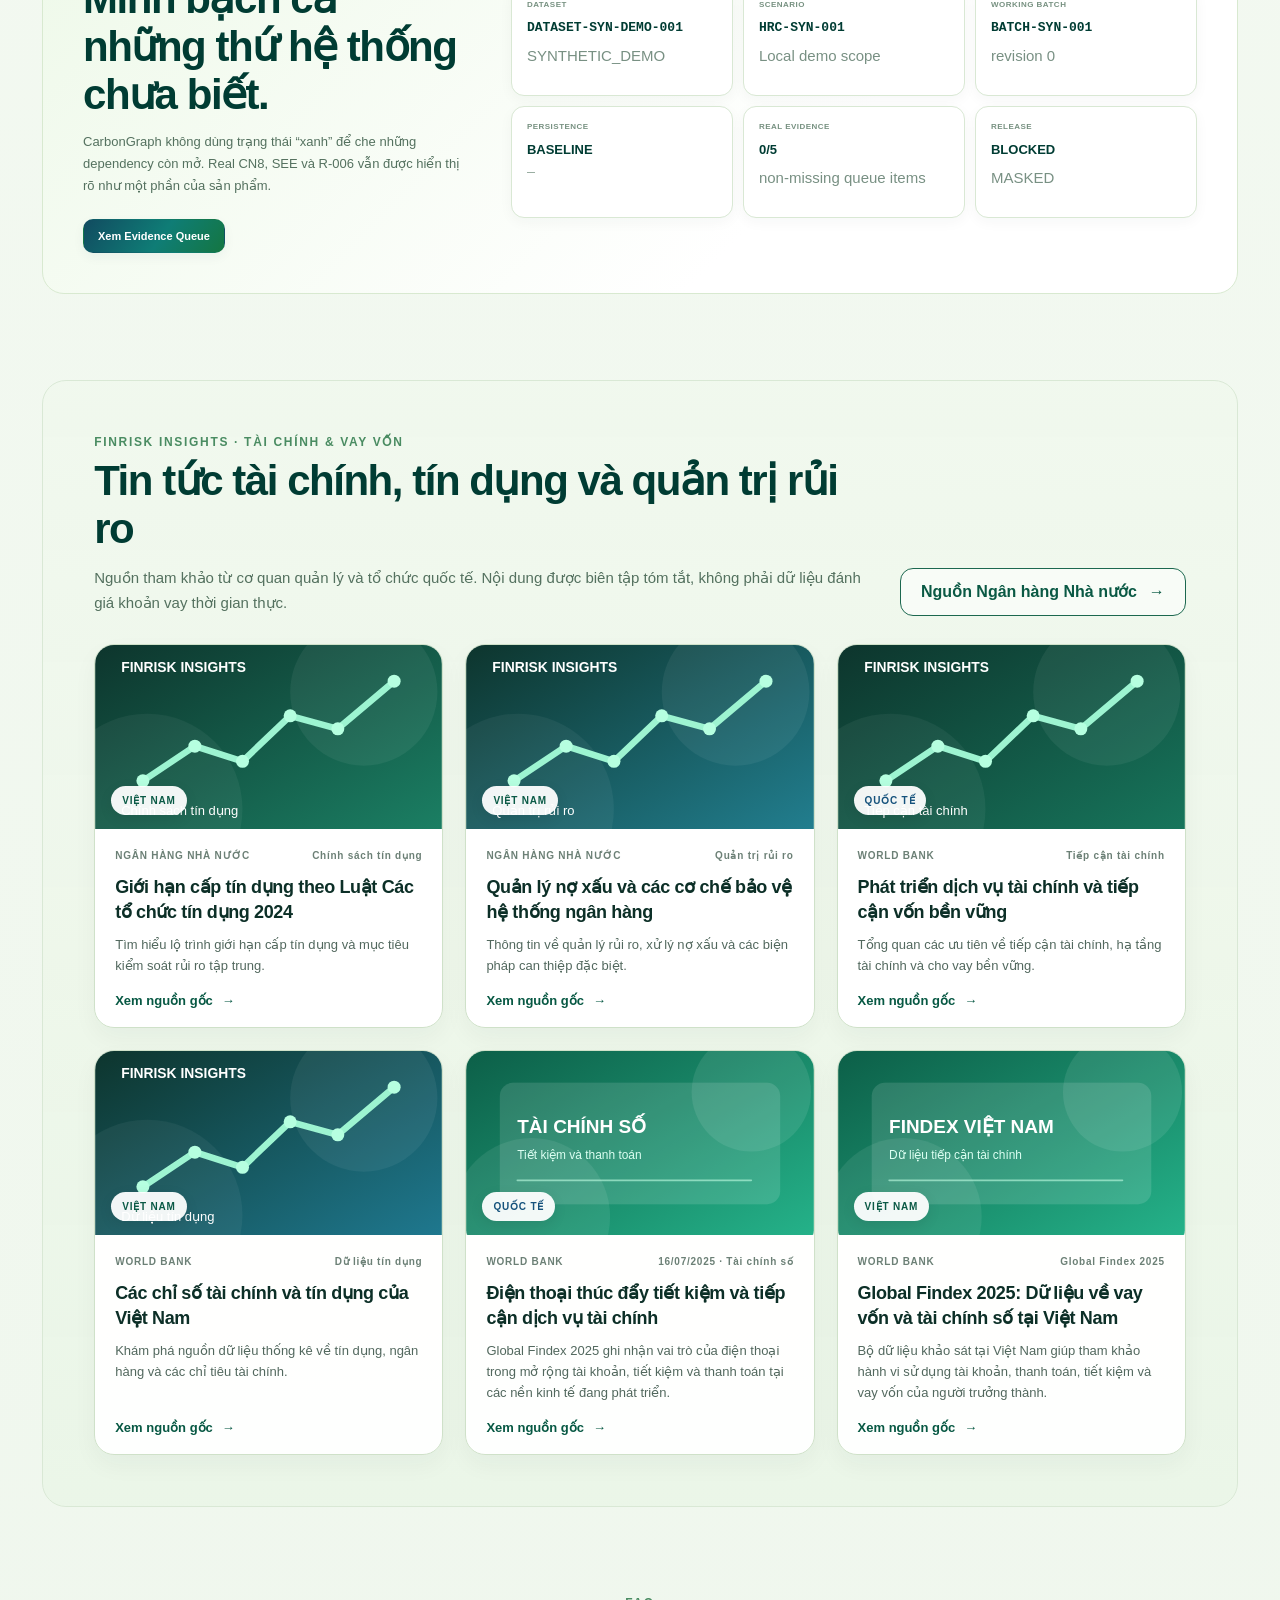
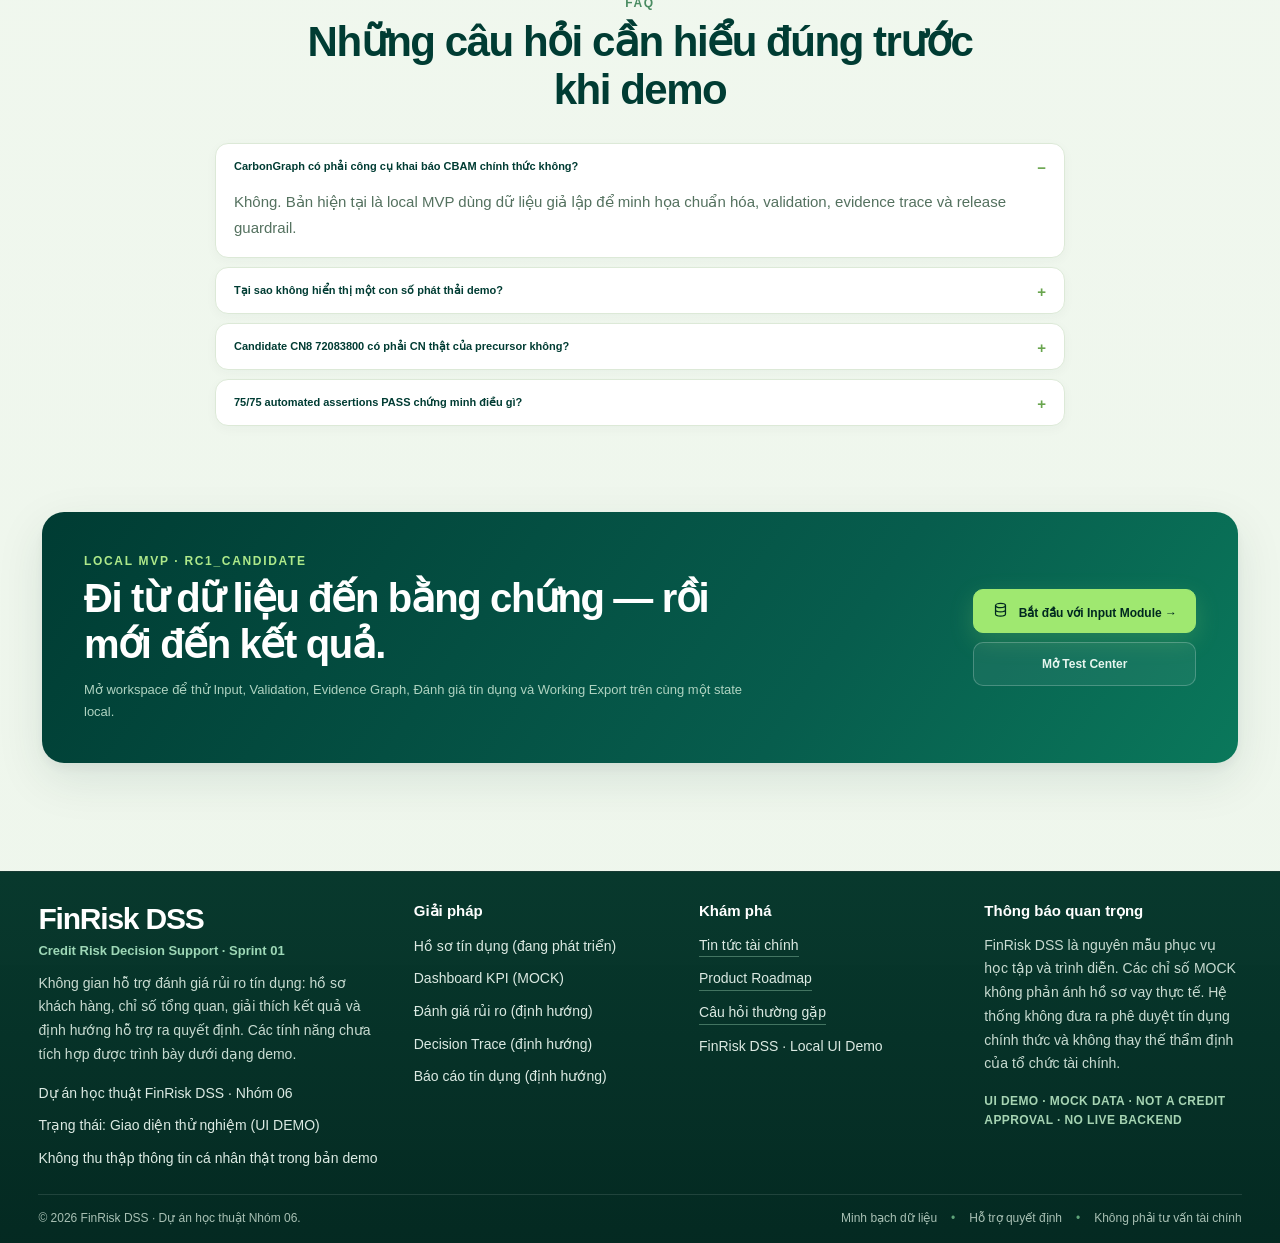
==== commit a07c5e1a: "Triển khai #17 Test Center FinRisk và #20 responsive tích hợp Thêm 12 kịch bản UAT FinRisk, lưu PASS" ====
--- a/CarbonGraph_MVP_Source_v0.6.2_UI-Refresh08_LANG_NEWS_20260915/index.html
+++ b/CarbonGraph_MVP_Source_v0.6.2_UI-Refresh08_LANG_NEWS_20260915/index.html
@@ -146,6 +146,7 @@
   <script src="src/finrisk-decision-mock.js"></script>
   <script src="src/finrisk-decision-trace.js"></script>
   <script src="src/finrisk-credit-report.js"></script>
+  <script src="src/finrisk-uat.js"></script>
   <script src="src/app.js"></script>
   <script src="src/i18n.js"></script>
 </body>
--- a/CarbonGraph_MVP_Source_v0.6.2_UI-Refresh08_LANG_NEWS_20260915/assets/styles.css
+++ b/CarbonGraph_MVP_Source_v0.6.2_UI-Refresh08_LANG_NEWS_20260915/assets/styles.css
@@ -3360,3 +3360,40 @@
   outline-offset: 3px;
 }
 
+
+/* #11 FinRisk Decision Trace: six stages require their own responsive grid.
+   Scoped to the new trace to preserve legacy graphs and other page layouts. */
+.finrisk-trace-screen .graph-canvas-panel { min-width: 0; }
+.finrisk-trace-screen .finrisk-trace-canvas {
+  display: grid;
+  grid-template-columns: repeat(5, minmax(185px, 1fr) 28px) minmax(185px, 1fr);
+  gap: 10px;
+  overflow-x: auto;
+  overflow-y: hidden;
+  align-items: stretch;
+  overscroll-behavior-x: contain;
+  -webkit-overflow-scrolling: touch;
+}
+.finrisk-trace-screen .graph-lane { min-width: 185px; }
+.finrisk-trace-screen .graph-lane-arrow { min-width: 28px; transform: none; }
+.finrisk-trace-screen .graph-node-card { min-width: 0; overflow-wrap: anywhere; }
+.finrisk-trace-screen .graph-node-card > strong {
+  font-size: 12px;
+  line-height: 1.5;
+  overflow-wrap: anywhere;
+  word-break: normal;
+}
+.finrisk-trace-screen .graph-node-card > small { font-size: 9px; }
+@media (max-width: 720px) {
+  .finrisk-trace-screen .finrisk-trace-canvas {
+    grid-template-columns: minmax(0, 1fr);
+    overflow-x: visible;
+  }
+  .finrisk-trace-screen .graph-lane { min-width: 0; }
+  .finrisk-trace-screen .graph-lane-arrow { transform: rotate(90deg); height: 24px; }
+}
+
+/* FinRisk #20: additive responsive guardrails; retain visual theme and ambient animations. */
+html,body{max-width:100%;} .workspace-screen,.workspace-panel,.test-center-layout,.finrisk-uat-screen{min-width:0;max-width:100%;} .finrisk-uat-screen .modern-test-case summary{min-width:0;flex-wrap:wrap;gap:8px;} .finrisk-uat-screen .modern-test-case summary strong,.finrisk-uat-screen .test-body,.finrisk-uat-screen .test-body p{overflow-wrap:anywhere;word-break:normal;} .finrisk-uat-screen .test-body textarea{width:100%;max-width:100%;box-sizing:border-box;} .finrisk-uat-screen .uat-export-bar{flex-wrap:wrap;gap:12px;} .finrisk-uat-screen .actions{flex-wrap:wrap;} .finrisk-uat-screen .screen-summary-grid>*{min-width:0;}
+@media(max-width:900px){.finrisk-uat-screen .test-center-layout{grid-template-columns:minmax(0,1fr)}.finrisk-uat-screen .reviewer-form-row{flex-wrap:wrap;}}
+@media(max-width:600px){.finrisk-uat-screen .test-center-hero{flex-direction:column;align-items:stretch;}.finrisk-uat-screen .test-summary-grid{grid-template-columns:repeat(2,minmax(0,1fr));}.finrisk-uat-screen .test-case summary{align-items:flex-start;}.finrisk-uat-screen .test-case summary strong{flex:1 1 55%;}.finrisk-uat-screen .test-actions .btn{flex:1 1 90px;}.finrisk-uat-screen .uat-export-bar .actions{width:100%;}.finrisk-uat-screen .uat-export-bar .btn{flex:1 1 120px;}.workspace-panel{max-width:100%;}}
